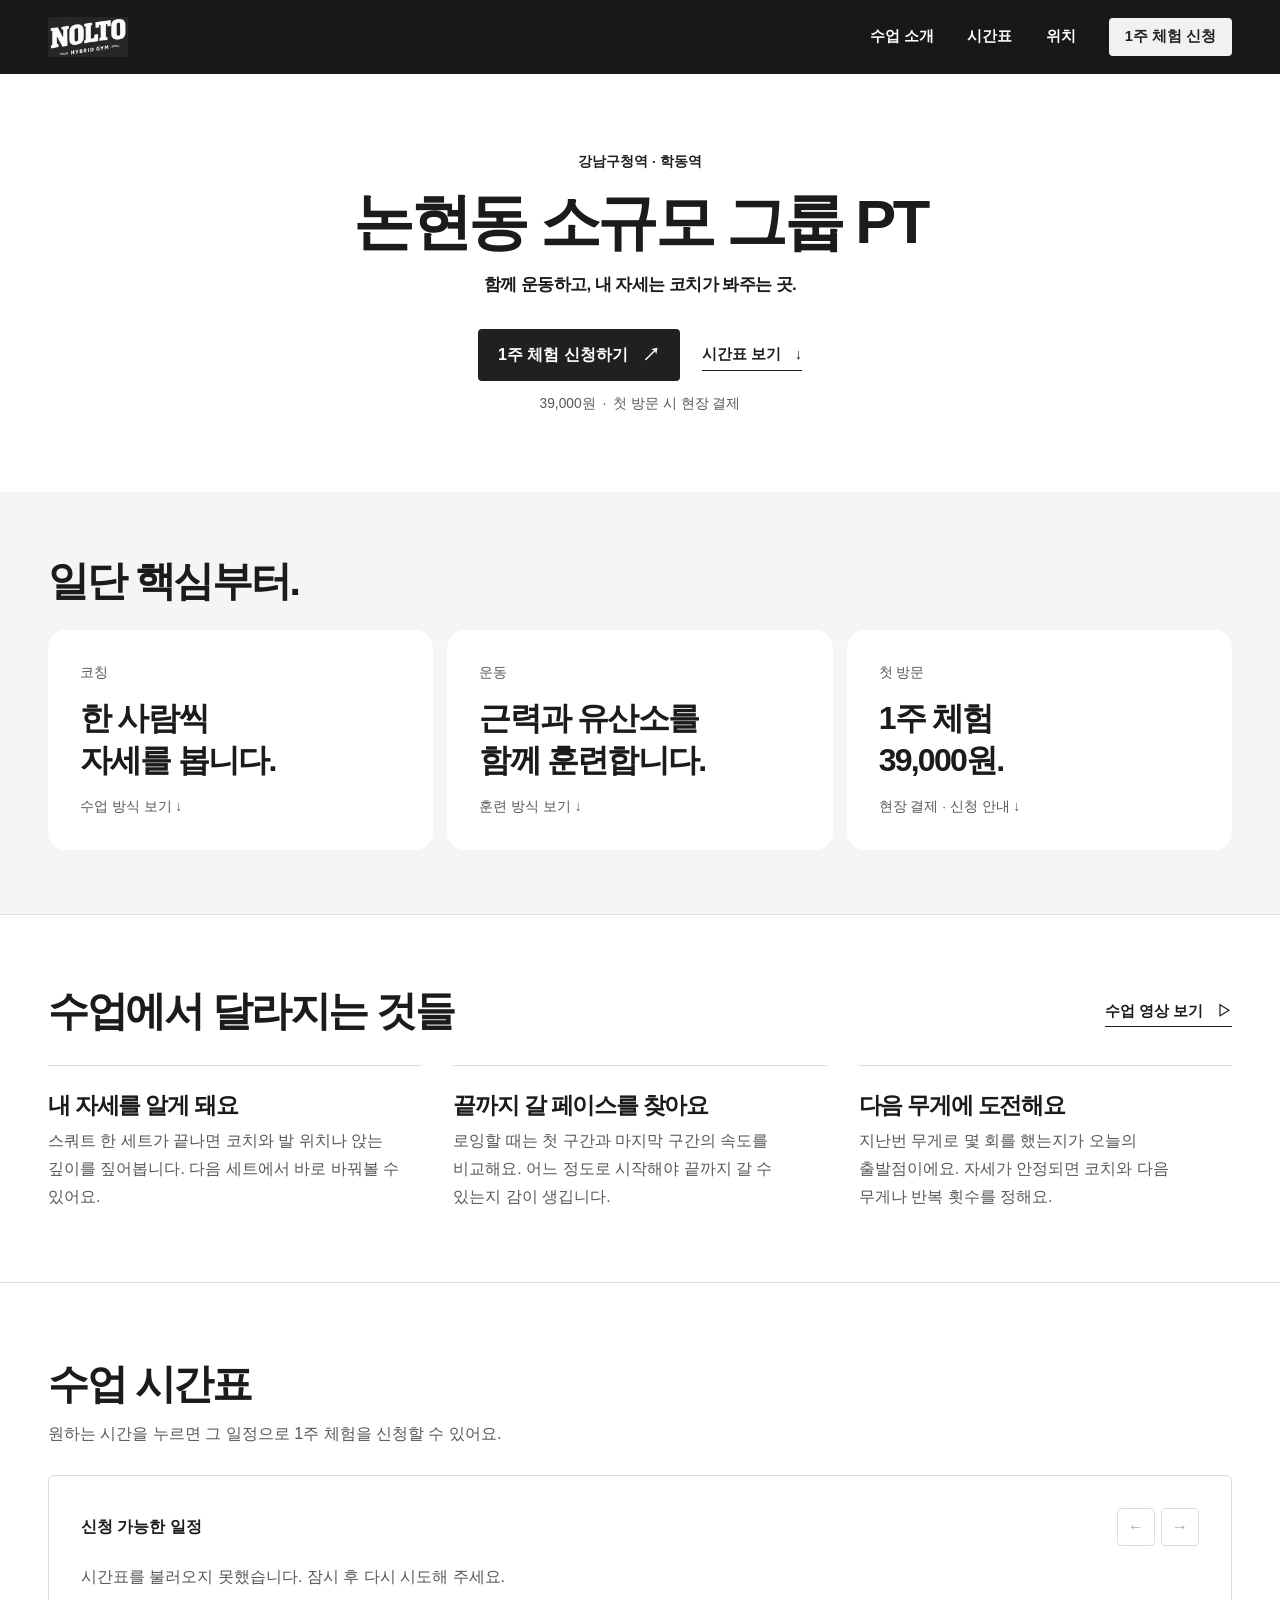
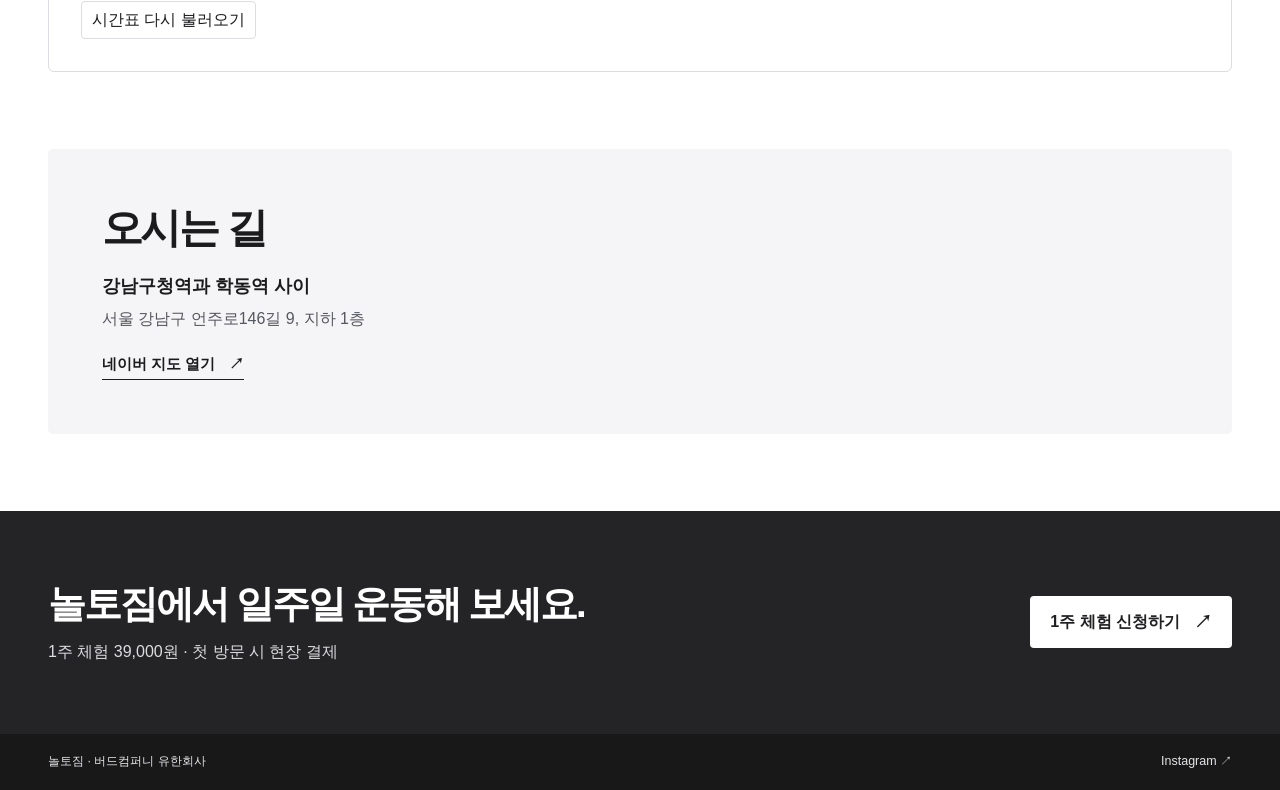
==== index.html @ 17a19e97 "Lead with class highlights, neutral colors and gentle scroll-linked motion" ====
<!doctype html>
<html lang="ko">
<head>
  <meta charset="utf-8">
  <meta name="viewport" content="width=device-width, initial-scale=1">
  <meta name="theme-color" content="#181819">
  <title>놀토짐 | 논현동 소규모 그룹 PT · 1주 체험</title>
  <meta name="description" content="강남구청역과 학동역 사이, 놀토짐 소규모 그룹 PT. 실제 수업 사진과 시간표를 보고 1주 체험을 신청하세요. 39,000원, 첫 방문 시 현장 결제.">
  <link rel="canonical" href="https://loveseol716-ops.github.io/nolto-gym/">
  <meta property="og:type" content="website">
  <meta property="og:title" content="놀토짐 | 논현동 소규모 그룹 PT">
  <meta property="og:description" content="실제 수업 사진과 시간표를 확인하고 1주 체험을 신청하세요. 39,000원 · 현장 결제">
  <meta property="og:image" content="https://loveseol716-ops.github.io/nolto-gym/assets/home/class-team-1280.webp">
  <link rel="stylesheet" href="./style.css?v=studio3">
  <script type="module" src="./script.js?v=studio3"></script>
</head>
<body>
  <a class="skip" href="#main">본문으로 이동</a>
  <header class="top"><div class="wrap top-inner">
    <a class="brand" href="./" aria-label="놀토짐 홈"><img src="./assets/home/nolto-mark.webp" width="110" height="48" alt="NOLTO HYBRID GYM"></a>
    <nav aria-label="주 메뉴">
      <a href="#overview">수업 소개</a><a href="#schedule">시간표</a><a href="#location">위치</a>
      <a class="nav-apply" href="./trial/">1주 체험 신청</a>
    </nav>
  </div></header>
  <main id="main">
    <section class="hero wrap" aria-labelledby="hero-title">
      <div class="hero-copy">
        <p class="station">강남구청역 · 학동역</p>
        <h1 id="hero-title">논현동 <br>소규모 그룹 PT</h1>
        <p class="lead">함께 운동하고, 내 자세는 코치가 봐주는 곳.</p>
        
        <div class="hero-actions">
          <a class="button" href="./trial/">1주 체험 신청하기 <span aria-hidden="true">↗</span></a>
          <a class="text-link" href="#schedule">시간표 보기 <span aria-hidden="true">↓</span></a>
        </div>
        <p class="price-note">39,000원 <span>·</span> 첫 방문 시 현장 결제</p>
      </div>

    </section>
    <section class="highlights" aria-labelledby="key-title"><div class="wrap">
      <h2 id="key-title">일단 핵심부터.</h2>
      <div class="points">
        <a href="#coaching"><small>코칭</small><strong>한 사람씩<br>자세를 봅니다.</strong><span>수업 방식 보기 ↓</span></a>
        <a href="#pace"><small>운동</small><strong>근력과 유산소를<br>함께 훈련합니다.</strong><span>훈련 방식 보기 ↓</span></a>
        <a href="#trial"><small>첫 방문</small><strong>1주 체험<br>39,000원.</strong><span>현장 결제 · 신청 안내 ↓</span></a>
      </div></div></section>
    <section class="class-section" id="overview" aria-labelledby="class-title"><div class="wrap">
      <div class="section-head"><h2 id="class-title">수업에서 달라지는 것들</h2><button type="button" class="text-link" id="watch" aria-haspopup="dialog">수업 영상 보기 <span aria-hidden="true">▷</span></button></div>
      <div class="stories">
        <article id="coaching">
          <h3>내 자세를 알게 돼요</h3><p>스쿼트 한 세트가 끝나면 코치와 발 위치나 앉는 깊이를 짚어봅니다. 다음 세트에서 바로 바꿔볼 수 있어요.</p></article>
        <article id="pace">
          <h3>끝까지 갈 페이스를 찾아요</h3><p>로잉할 때는 첫 구간과 마지막 구간의 속도를 비교해요. 어느 정도로 시작해야 끝까지 갈 수 있는지 감이 생깁니다.</p></article>
        <article>
          <h3>다음 무게에 도전해요</h3><p>지난번 무게로 몇 회를 했는지가 오늘의 출발점이에요. 자세가 안정되면 코치와 다음 무게나 반복 횟수를 정해요.</p></article>
      </div>
      <dialog class="video" id="class-video" aria-label="놀토짐 수업 영상"><form method="dialog"><button aria-label="영상 닫기">닫기 ×</button></form>
        <video controls playsinline preload="none" aria-label="놀토짐 실제 수업 영상" src="./assets/nolto-intro.mp4"></video>
      </dialog>
    </div></section>
    <section id="schedule" class="schedule-section wrap" aria-labelledby="schedule-title">
      <div class="section-head"><div><h2 id="schedule-title">수업 시간표</h2><p>원하는 시간을 누르면 그 일정으로 1주 체험을 신청할 수 있어요.</p></div></div>
      <div id="schedule-board" class="board">
        <div class="range"><strong id="range-title">신청 가능한 일정</strong><div>
          <button id="prev" type="button" aria-label="이전 7일" disabled>←</button><button id="next" type="button" aria-label="다음 7일" disabled>→</button>
        </div></div>
        <div id="days" class="days" role="group" aria-label="날짜 선택"></div>
        <div id="slots" class="slots" aria-live="polite"><p>수업 시간을 불러오는 중입니다.</p></div>
        <button id="retry" type="button" class="retry" hidden>시간표 다시 불러오기</button>
      </div>
      <noscript><p>날짜별 수업을 보려면 브라우저에서 자바스크립트를 켜 주세요.</p></noscript>
    </section>
    <section id="location" class="location wrap" aria-labelledby="loc-title">
      
      <div><h2 id="loc-title">오시는 길</h2><p class="near">강남구청역과 학동역 사이</p>
        <address>서울 강남구 언주로146길 9, 지하 1층</address>
        <a class="text-link" href="https://naver.me/GM3oPT6L" target="_blank" rel="noopener">네이버 지도 열기 <span aria-hidden="true">↗</span></a>
      </div>
    </section>
    <section id="trial" class="trial" aria-labelledby="trial-title"><div class="wrap trial-inner">
      <div><h2 id="trial-title">놀토짐에서 일주일 운동해 보세요.</h2><p>1주 체험 39,000원 · 첫 방문 시 현장 결제</p></div>
      <a class="button light" href="./trial/">1주 체험 신청하기 <span aria-hidden="true">↗</span></a>
    </div></section>
  </main>
  <footer><div class="wrap foot"><span>놀토짐 · 버드컴퍼니 유한회사</span><a href="https://www.instagram.com/nolto_hybridgym/" target="_blank" rel="noopener">Instagram ↗</a></div></footer>
</body>
</html>
---- style.css ----
:root {
  color-scheme:light;
  --paper:#f8f8f1; --white:#fff; --ink:#172e27; --forest:#0b4436; --nav:#043038;
  --quiet:#4c6055; --rule:#cbd3c8; --sage:#e9eee3; --accent:#cde7a9;
  font:16px/1.6 -apple-system,BlinkMacSystemFont,"Pretendard","Apple SD Gothic Neo","Malgun Gothic","Noto Sans KR",sans-serif;
  color:var(--ink); background:var(--paper); word-break:keep-all;
}
* { box-sizing:border-box; }
body,figure,h1,h2,h3,p,ul { margin:0; }
a { color:inherit; text-decoration:none; }
button { color:inherit; font:inherit; cursor:pointer; }
button:disabled { cursor:default; }
:focus-visible { outline:3px solid #397aaf; outline-offset:4px; }
[hidden] { display:none!important; }
img { display:block; width:100%; height:auto; }
.wrap { width:min(calc(100% - 96px),1232px); margin-inline:auto; }
.skip { position:fixed; left:12px; top:-100px; background:white; color:var(--ink); padding:10px; z-index:10; }
.skip:focus { top:12px; }
.top { background:var(--nav); color:white; }
.top-inner,.foot,.top nav,.hero-actions,.section-head,.range,.range>div,.trial-inner { display:flex; align-items:center; }
.top-inner { min-height:74px; justify-content:space-between; gap:16px; }
.brand { display:block; flex-shrink:0; }
.brand img { width:80px; height:auto; mix-blend-mode:lighten; }
.top nav { gap:clamp(16px,2.6vw,38px); font-size:.91rem; font-weight:600; }
.top nav a { display:inline-grid; align-items:center; min-height:44px; }
.top nav a:hover,.foot a:hover { text-decoration:underline; text-underline-offset:5px; }
.top .nav-apply { padding:6px 16px; background:var(--accent); color:#173b2b; min-height:38px; border-radius:4px; }
.hero { display:grid; grid-template-columns:0.89fr 1.11fr; align-items:center; gap:clamp(32px,5vw,78px); padding-block:clamp(36px,4.6vw,72px) 48px; }
.hero-copy { padding-block:8px 24px; }
.station { display:flex; gap:10px; align-items:center; font-size:.85rem; font-weight:700; color:var(--forest); }
.station:before { content:""; width:26px; height:2px; background:var(--forest); }
h1,h2,h3 { letter-spacing:-.055em; }
h1 { font-size:clamp(2.9rem,5vw,4.75rem); line-height:1.12; font-weight:780; margin:23px 0; }
.lead { font-weight:700; font-size:clamp(1.05rem,1.35vw,1.24rem); letter-spacing:-.035em; }
.intro { max-width:32ch; color:var(--quiet); margin-top:9px; line-height:1.8; }
.hero-actions { gap:22px; flex-wrap:wrap; margin-top:30px; }
.button,.text-link { display:inline-flex; align-items:center; justify-content:center; gap:14px; font-weight:700; }
.button { background:var(--forest); color:white; border-radius:4px; min-height:48px; padding:12px 20px; transition:background .15s ease; }
.button:hover { background:#072f25; }
.button span { font-size:1.1em; }
.text-link { background:transparent; border:0; cursor:pointer; border-bottom:1px solid currentColor; padding:4px 0; font-size:.91rem; line-height:1.55; }
.text-link:hover { color:#17684d; }
.price-note { font-size:.86rem; color:var(--quiet); margin-top:12px; }
.price-note span { margin-inline:3px; }
.hero-photo { min-width:0; }
.hero-photo img { aspect-ratio:1.32; object-fit:cover; object-position:center 55%; border-radius:4px; }
figcaption { color:var(--quiet); font-size:.76rem; margin-top:6px; text-align:right; }
.class-section { background:#fff; border-block:1px solid var(--rule); padding:clamp(40px,5.5vw,80px) 0; }
h2 { font-size:clamp(1.7rem,3.2vw,2.85rem); font-weight:750; line-height:1.26; }
.section-head { gap:20px; justify-content:space-between; margin-bottom:28px; }
.section-head p { margin-top:10px; color:var(--quiet); }
.stories { display:grid; grid-template-columns:repeat(3,minmax(0,1fr)); gap:clamp(16px,2.5vw,36px); }
.stories img { aspect-ratio:1.10; object-fit:cover; border-radius:3px; }
.stories h3 { font-size:clamp(1.2rem,1.8vw,1.58rem); margin:15px 0 6px; line-height:1.3; }
.stories p { color:var(--quiet); line-height:1.75; max-width:40ch; }
.video { padding:10px; margin:auto; width:min(94vw,470px); border:0; border-radius:6px; background:#102b25; color:white; }
.video::backdrop { background:rgba(8,22,17,.83); }
.video form { text-align:right; }
.video form button { padding:6px 10px; border:0; background:none; color:white; }
.video video { display:block; width:100%; max-height:75vh; background:#14241d; }
.schedule-section { padding-block:clamp(44px,6vw,82px); }
.board { border:1px solid var(--rule); background:white; padding:clamp(16px,2.6vw,32px); border-radius:6px; }
.range { justify-content:space-between; gap:12px; margin-bottom:16px; }
.range strong { font-variant-numeric:tabular-nums; }
.range>div { gap:6px; }
.range button,.retry { background:white; border:1px solid var(--rule); border-radius:4px; padding:4px 10px; min-height:38px; }
.range button:disabled { color:#9da79d; }
.days { display:grid; grid-template-columns:repeat(7,minmax(0,1fr)); border-block:1px solid var(--rule); }
.days:empty { display:none; }
.days button { display:flex; flex-direction:column; align-items:center; justify-content:center; gap:1px; padding:9px 2px; border:0; background:transparent; line-height:1.3; font-variant-numeric:tabular-nums; }
.days small { font-size:.79rem; }
.days strong { font-size:1.15rem; }
.days button[aria-pressed=true] { background:var(--forest); color:white; }
.days button:hover:not([aria-pressed=true]),.range button:hover:enabled,.slot:hover { background:var(--sage); }
.slots { display:grid; grid-template-columns:repeat(3,minmax(0,1fr)); gap:10px; margin-top:18px; }
.slots p { color:var(--quiet); grid-column:1/-1; }
.slot { display:grid; grid-template-columns:1fr auto; align-items:center; border:1px solid var(--rule); padding:11px 16px; border-radius:4px; gap:1px 8px; }
.slot time { font-weight:700; font-size:1.18rem; font-variant-numeric:tabular-nums; }
.slot small { grid-column:1; font-size:.78rem; color:var(--quiet); }
.slot .arrow { grid-column:2; grid-row:1/3; }
.retry { margin-top:12px; }
.location { display:grid; grid-template-columns:1fr 1fr; background:var(--sage); border-radius:5px; overflow:hidden; align-items:center; margin-bottom:clamp(44px,6vw,82px); }
.location img { height:100%; max-height:310px; object-fit:cover; }
.location>div { padding:clamp(24px,4.2vw,64px); }
.near { font-weight:650; font-size:1.12rem; margin-top:18px; }
address { color:var(--quiet); font-style:normal; margin:5px 0 17px; }
.trial { background:var(--forest); color:white; }
.trial-inner { justify-content:space-between; gap:24px; padding-block:clamp(38px,5.4vw,72px); }
.trial h2 { font-size:clamp(1.6rem,3vw,2.55rem); }
.trial p { margin-top:11px; color:#d4e3d7; }
.button.light { background:var(--paper); color:var(--forest); flex-shrink:0; }
.button.light:hover { background:var(--accent); }
footer { background:var(--nav); color:#dfebe5; font-size:.78rem; }
.foot { padding-block:18px; justify-content:space-between; gap:12px; }
@media(max-width:920px) {
  .wrap { width:calc(100% - 48px); }
  .hero { gap:26px; }
  .hero-actions { gap:13px; }
  .intro { font-size:.94rem; }
}
@media(max-width:760px) {
  .wrap { width:calc(100% - 36px); }
  .top-inner { min-height:58px; gap:10px; }
  .brand img { width:64px; }
  .top nav { gap:14px; font-size:.82rem; }
  .top .nav-apply { padding:4px 10px; min-height:34px; }
  .hero { grid-template-columns:1fr; gap:20px; padding-block:30px 27px; }
  .hero-copy { padding:0; }
  h1 { font-size:clamp(2.4rem,8vw,3.35rem); margin:12px 0; }
  h1 br { display:none; }

  .hero-photo img { aspect-ratio:1.5; object-position:center 50%; }
  .intro { max-width:40ch; font-size:.95rem; }
  .hero-actions { margin-top:17px; gap:20px; }
  .price-note { margin-top:7px; }
  .section-head { align-items:flex-end; gap:12px; margin-bottom:18px; }
  .section-head .text-link { flex-shrink:0; font-size:.78rem; }
  .stories { grid-template-columns:1fr; gap:16px; }
  .stories article { display:grid; grid-template-columns:minmax(112px,34%) 1fr; grid-template-rows:auto 1fr; align-content:center; gap:5px 15px; }
  .stories img { grid-row:1/3; aspect-ratio:.94; }
  .stories h3 { align-self:end; margin:5px 0 0; font-size:1.16rem; }
  .stories p { font-size:.9rem; line-height:1.65; }
  .slots { grid-template-columns:repeat(2,minmax(0,1fr)); gap:8px; }
  .location { grid-template-columns:1fr; }
  .location img { aspect-ratio:2.25; }
  .trial-inner { flex-direction:column; align-items:flex-start; gap:19px; }
}
@media(max-width:370px) {
  .wrap { width:calc(100% - 28px); }
  .top nav { gap:9px; }
  .brand img { width:55px; }
  .class-section .section-head { display:block; }
  .class-section .section-head a { margin-top:8px; }
}


/* A quieter, type-led overview before the class details. */
:root { --paper:#fff; --ink:#1b1b1e; --forest:#202023; --nav:#181819; --quiet:#57575f; --rule:#dcdce1; --sage:#f4f4f6; --accent:#f1f1f3; }
.brand img { filter:grayscale(1); }
.top .nav-apply {color:#202023;}
.button:hover,.trial {background:#242427;}
.button:hover {background:#424247;}
.text-link:hover {color:#505055;}
.trial p {color:#dddde1;}
.foot {color:#e5e5e8;}
.hero {display:block;padding-block:clamp(45px,6vw,86px);}
.hero-copy {padding:0;text-align:center;}
.station,.hero-actions {justify-content:center;}
.station:before {display:none;}
.hero h1 br {display:none;}
.hero h1 {font-size:clamp(2.2rem,4.8vw,4.4rem);margin:15px 0;}
.highlights {background:#f5f5f7;padding-block:clamp(36px,5vw,68px);}
.points {display:grid;grid-template-columns:repeat(3,1fr);gap:14px;margin-top:22px;}
.points a {display:flex;flex-direction:column;align-items:flex-start;padding:clamp(18px,2.5vw,36px);background:white;border-radius:18px;gap:15px;}
.points small,.points span {color:var(--quiet);font-size:.85rem;}
.points strong {font-size:clamp(1.45rem,2.5vw,2.3rem);letter-spacing:-.055em;line-height:1.3;}
.points a:hover span {text-decoration:underline;}
.stories article {display:block;border-top:1px solid var(--rule);padding-top:10px;}
.location {display:block;background:#f5f5f7;}
@supports (animation-timeline:view()) {
  @media (prefers-reduced-motion:no-preference) {
    .points a,.stories article {animation:arrive linear both;animation-timeline:view();animation-range:entry 0% entry 95%;}
    @keyframes arrive {from {transform:translateY(18px) scale(.985);opacity:.76;} to {transform:none;opacity:1;}}
  }
}
@media(max-width:760px){
 .points {display:flex;overflow-x:auto;scroll-snap-type:x mandatory;padding-bottom:10px;}
 .points a {flex:0 0 79%;scroll-snap-align:start;min-height:180px;}
 .points span {margin-top:auto;}
 .hero h1 br {display:block;}
 .hero h1 {line-height:1.15;}
 .stories article {padding-block:10px;}
 .stories h3 {margin-bottom:6px;}
}
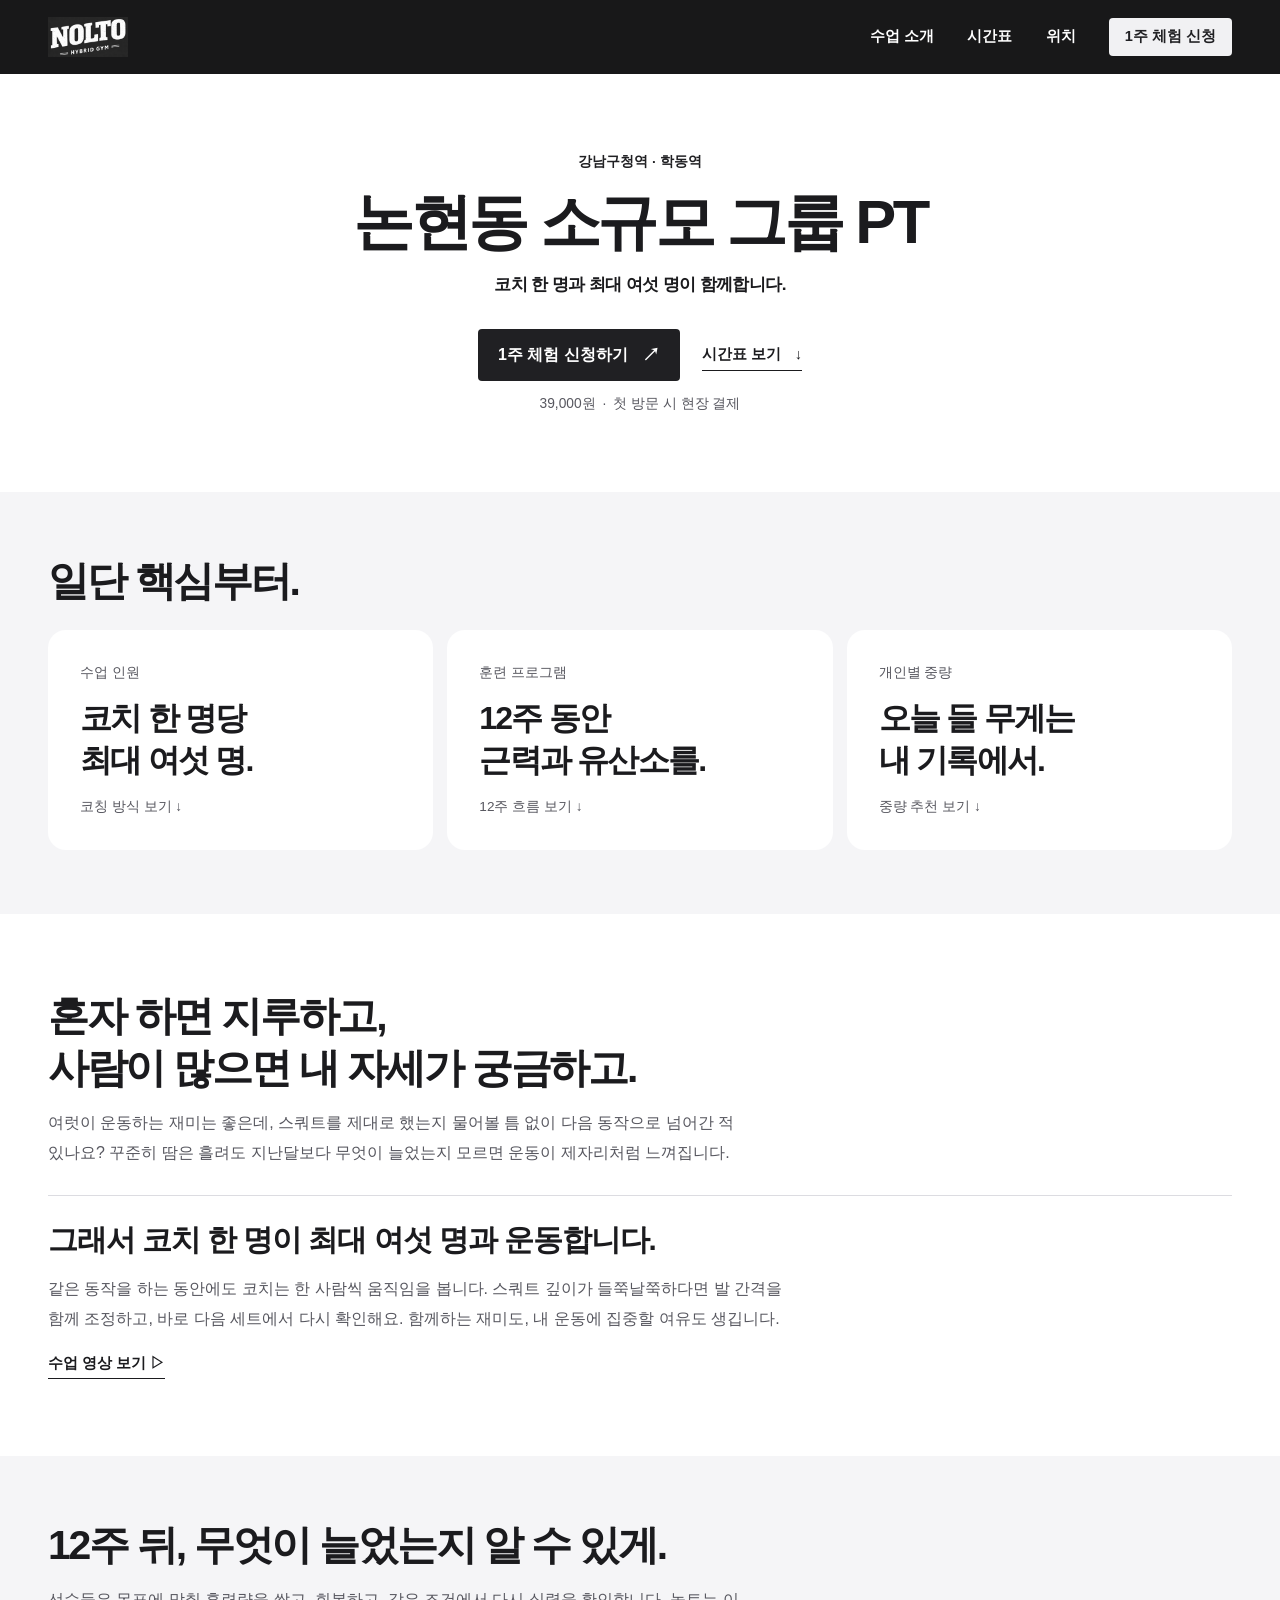
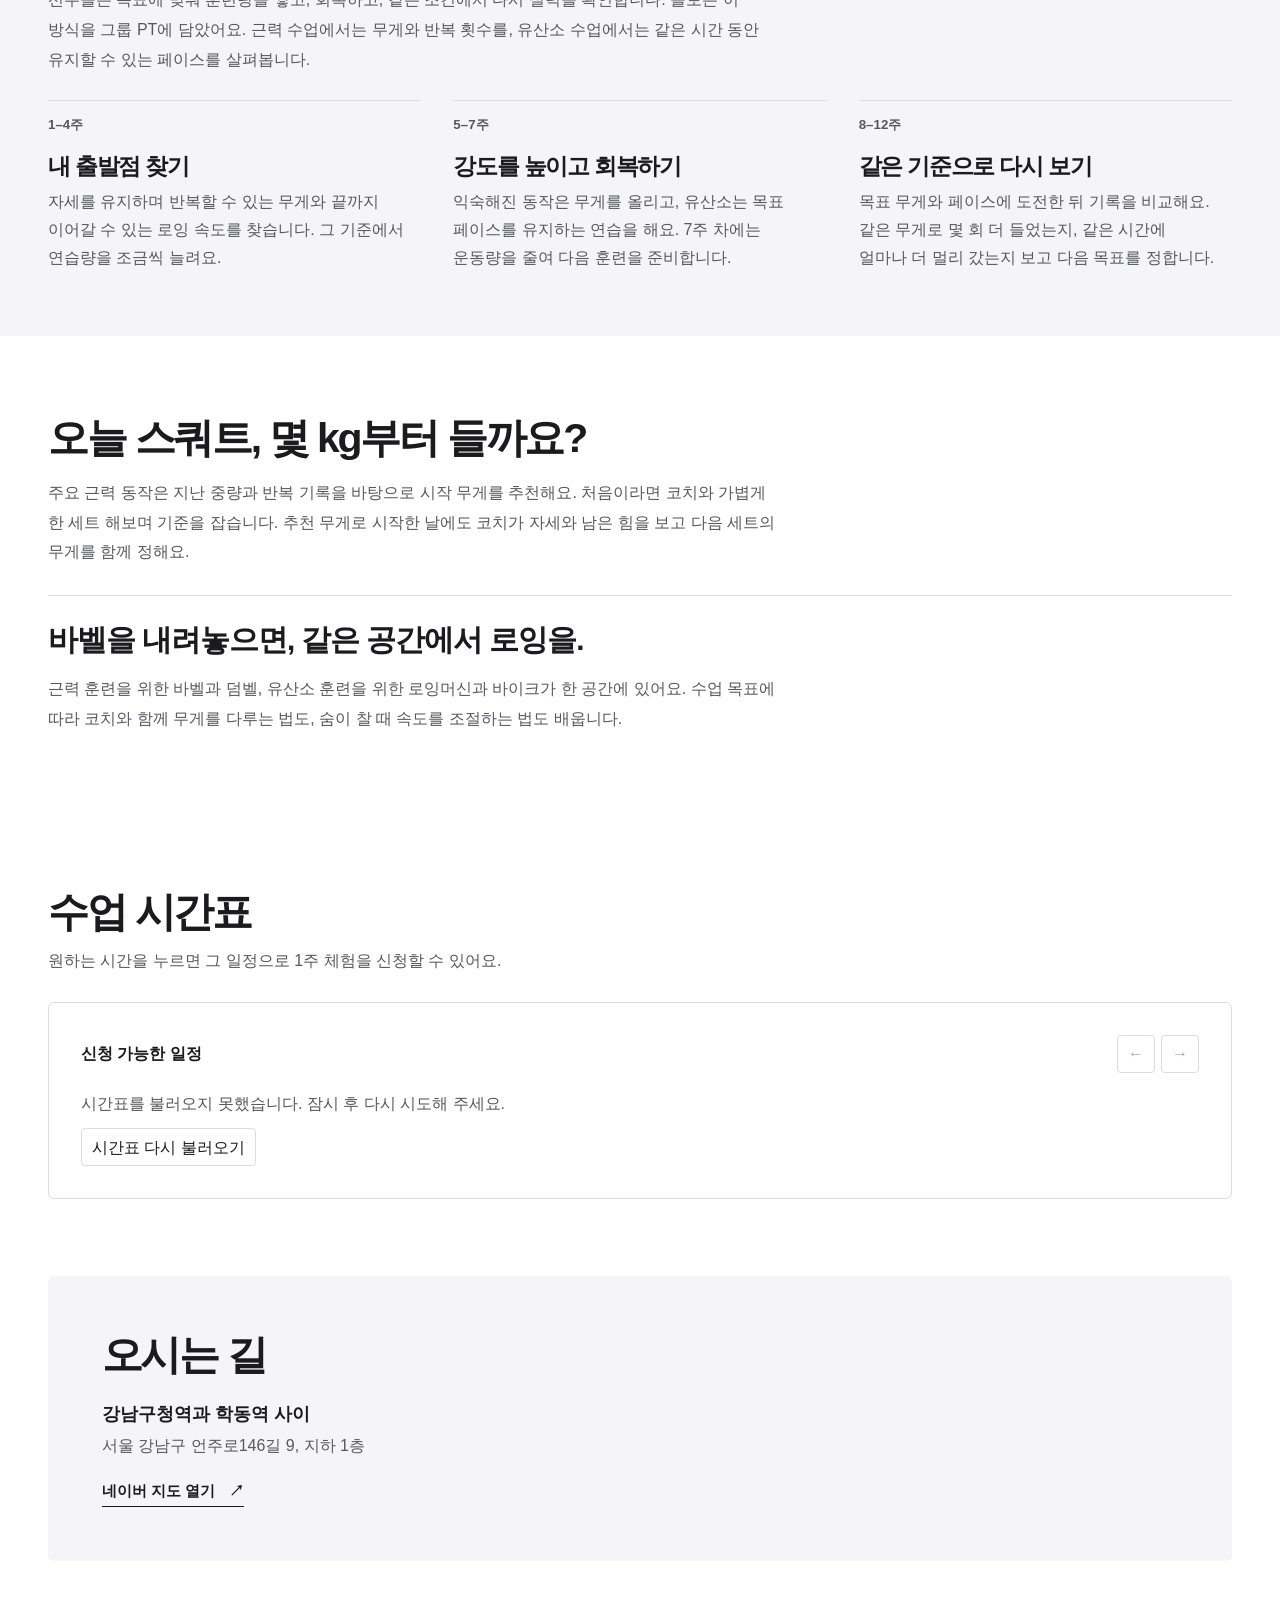
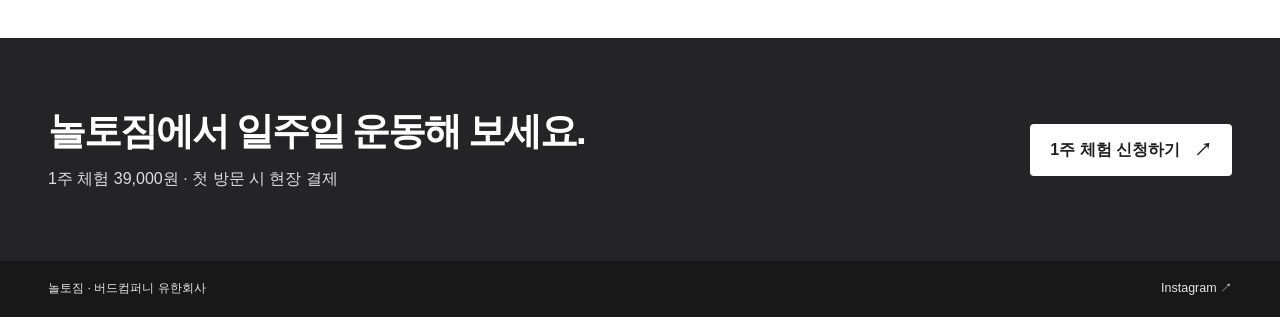
==== commit a3ee052d: "Explain small-group coaching through the member's 12-week training journey" ====
--- a/index.html
+++ b/index.html
@@ -5,13 +5,13 @@
   <meta name="viewport" content="width=device-width, initial-scale=1">
   <meta name="theme-color" content="#181819">
   <title>놀토짐 | 논현동 소규모 그룹 PT · 1주 체험</title>
-  <meta name="description" content="강남구청역과 학동역 사이, 놀토짐 소규모 그룹 PT. 실제 수업 사진과 시간표를 보고 1주 체험을 신청하세요. 39,000원, 첫 방문 시 현장 결제.">
+  <meta name="description" content="강남구청역과 학동역 사이, 놀토짐 소규모 그룹 PT. 1:6 코칭과 12주 훈련 과정을 살펴보고 1주 체험을 신청하세요. 39,000원, 첫 방문 시 현장 결제.">
   <link rel="canonical" href="https://loveseol716-ops.github.io/nolto-gym/">
   <meta property="og:type" content="website">
   <meta property="og:title" content="놀토짐 | 논현동 소규모 그룹 PT">
-  <meta property="og:description" content="실제 수업 사진과 시간표를 확인하고 1주 체험을 신청하세요. 39,000원 · 현장 결제">
+  <meta property="og:description" content="1:6 수업 방식과 시간표를 확인하고 1주 체험을 신청하세요. 39,000원 · 현장 결제">
   <meta property="og:image" content="https://loveseol716-ops.github.io/nolto-gym/assets/home/class-team-1280.webp">
-  <link rel="stylesheet" href="./style.css?v=studio3">
+  <link rel="stylesheet" href="./style.css?v=story4">
   <script type="module" src="./script.js?v=studio3"></script>
 </head>
 <body>
@@ -28,7 +28,7 @@
       <div class="hero-copy">
         <p class="station">강남구청역 · 학동역</p>
         <h1 id="hero-title">논현동 <br>소규모 그룹 PT</h1>
-        <p class="lead">함께 운동하고, 내 자세는 코치가 봐주는 곳.</p>
+        <p class="lead">코치 한 명과 최대 여섯 명이 함께합니다.</p>
         
         <div class="hero-actions">
           <a class="button" href="./trial/">1주 체험 신청하기 <span aria-hidden="true">↗</span></a>
@@ -41,24 +41,33 @@
     <section class="highlights" aria-labelledby="key-title"><div class="wrap">
       <h2 id="key-title">일단 핵심부터.</h2>
       <div class="points">
-        <a href="#coaching"><small>코칭</small><strong>한 사람씩<br>자세를 봅니다.</strong><span>수업 방식 보기 ↓</span></a>
-        <a href="#pace"><small>운동</small><strong>근력과 유산소를<br>함께 훈련합니다.</strong><span>훈련 방식 보기 ↓</span></a>
-        <a href="#trial"><small>첫 방문</small><strong>1주 체험<br>39,000원.</strong><span>현장 결제 · 신청 안내 ↓</span></a>
+        <a href="#coaching"><small>수업 인원</small><strong>코치 한 명당<br>최대 여섯 명.</strong><span>코칭 방식 보기 ↓</span></a>
+        <a href="#cycle"><small>훈련 프로그램</small><strong>12주 동안<br>근력과 유산소를.</strong><span>12주 흐름 보기 ↓</span></a>
+        <a href="#weight"><small>개인별 중량</small><strong>오늘 들 무게는<br>내 기록에서.</strong><span>중량 추천 보기 ↓</span></a>
       </div></div></section>
-    <section class="class-section" id="overview" aria-labelledby="class-title"><div class="wrap">
-      <div class="section-head"><h2 id="class-title">수업에서 달라지는 것들</h2><button type="button" class="text-link" id="watch" aria-haspopup="dialog">수업 영상 보기 <span aria-hidden="true">▷</span></button></div>
-      <div class="stories">
-        <article id="coaching">
-          <h3>내 자세를 알게 돼요</h3><p>스쿼트 한 세트가 끝나면 코치와 발 위치나 앉는 깊이를 짚어봅니다. 다음 세트에서 바로 바꿔볼 수 있어요.</p></article>
-        <article id="pace">
-          <h3>끝까지 갈 페이스를 찾아요</h3><p>로잉할 때는 첫 구간과 마지막 구간의 속도를 비교해요. 어느 정도로 시작해야 끝까지 갈 수 있는지 감이 생깁니다.</p></article>
-        <article>
-          <h3>다음 무게에 도전해요</h3><p>지난번 무게로 몇 회를 했는지가 오늘의 출발점이에요. 자세가 안정되면 코치와 다음 무게나 반복 횟수를 정해요.</p></article>
-      </div>
+    <section class="wrap narrative" id="overview" aria-labelledby="class-title">
+      <h2 id="class-title">혼자 하면 지루하고,<br>사람이 많으면 내 자세가 궁금하고.</h2>
+      <p>여럿이 운동하는 재미는 좋은데, 스쿼트를 제대로 했는지 물어볼 틈 없이 다음 동작으로 넘어간 적 있나요? 꾸준히 땀은 흘려도 지난달보다 무엇이 늘었는지 모르면 운동이 제자리처럼 느껴집니다.</p>
+      <article id="coaching"><h3>그래서 코치 한 명이 최대 여섯 명과 운동합니다.</h3>
+      <p>같은 동작을 하는 동안에도 코치는 한 사람씩 움직임을 봅니다. 스쿼트 깊이가 들쭉날쭉하다면 발 간격을 함께 조정하고, 바로 다음 세트에서 다시 확인해요. 함께하는 재미도, 내 운동에 집중할 여유도 생깁니다.</p>
+      <button type="button" class="text-link" id="watch" aria-haspopup="dialog">수업 영상 보기 ▷</button></article>
       <dialog class="video" id="class-video" aria-label="놀토짐 수업 영상"><form method="dialog"><button aria-label="영상 닫기">닫기 ×</button></form>
         <video controls playsinline preload="none" aria-label="놀토짐 실제 수업 영상" src="./assets/nolto-intro.mp4"></video>
       </dialog>
-    </div></section>
+    </section>
+    <section class="highlights" id="cycle" aria-labelledby="cycle-title"><div class="wrap">
+      <h2 id="cycle-title">12주 뒤, 무엇이 늘었는지 알 수 있게.</h2>
+      <p class="cycle-intro">선수들은 목표에 맞춰 훈련량을 쌓고, 회복하고, 같은 조건에서 다시 실력을 확인합니다. 놀토는 이 방식을 그룹 PT에 담았어요. 근력 수업에서는 무게와 반복 횟수를, 유산소 수업에서는 같은 시간 동안 유지할 수 있는 페이스를 살펴봅니다.</p>
+      <div class="stories cycle-steps">
+        <article><small>1–4주</small><h3>내 출발점 찾기</h3><p>자세를 유지하며 반복할 수 있는 무게와 끝까지 이어갈 수 있는 로잉 속도를 찾습니다. 그 기준에서 연습량을 조금씩 늘려요.</p></article>
+        <article><small>5–7주</small><h3>강도를 높이고 회복하기</h3><p>익숙해진 동작은 무게를 올리고, 유산소는 목표 페이스를 유지하는 연습을 해요. 7주 차에는 운동량을 줄여 다음 훈련을 준비합니다.</p></article>
+        <article><small>8–12주</small><h3>같은 기준으로 다시 보기</h3><p>목표 무게와 페이스에 도전한 뒤 기록을 비교해요. 같은 무게로 몇 회 더 들었는지, 같은 시간에 얼마나 더 멀리 갔는지 보고 다음 목표를 정합니다.</p></article>
+      </div></div></section>
+    <section class="wrap narrative" id="weight" aria-labelledby="weight-title">
+      <h2 id="weight-title">오늘 스쿼트, 몇 kg부터 들까요?</h2>
+      <p>주요 근력 동작은 지난 중량과 반복 기록을 바탕으로 시작 무게를 추천해요. 처음이라면 코치와 가볍게 한 세트 해보며 기준을 잡습니다. 추천 무게로 시작한 날에도 코치가 자세와 남은 힘을 보고 다음 세트의 무게를 함께 정해요.</p>
+      <article><h3>바벨을 내려놓으면, 같은 공간에서 로잉을.</h3><p>근력 훈련을 위한 바벨과 덤벨, 유산소 훈련을 위한 로잉머신과 바이크가 한 공간에 있어요. 수업 목표에 따라 코치와 함께 무게를 다루는 법도, 숨이 찰 때 속도를 조절하는 법도 배웁니다.</p></article>
+    </section>
     <section id="schedule" class="schedule-section wrap" aria-labelledby="schedule-title">
       <div class="section-head"><div><h2 id="schedule-title">수업 시간표</h2><p>원하는 시간을 누르면 그 일정으로 1주 체험을 신청할 수 있어요.</p></div></div>
       <div id="schedule-board" class="board">
--- a/style.css
+++ b/style.css
@@ -172,3 +172,11 @@
  .stories article {padding-block:10px;}
  .stories h3 {margin-bottom:6px;}
 }
+
+.narrative {padding-block:clamp(44px,6vw,84px);}
+.narrative p,.cycle-intro {max-width:46rem;line-height:1.85;color:var(--quiet);margin-top:14px;}
+.narrative article {margin-top:28px;padding-top:24px;border-top:1px solid var(--rule);}
+.narrative h3 {font-size:clamp(1.25rem,2.4vw,1.85rem);line-height:1.35;letter-spacing:-.035em;}
+.narrative .text-link {margin-top:14px;}
+.cycle-steps {margin-top:26px;}
+.cycle-steps small {color:var(--quiet);font-weight:700;}
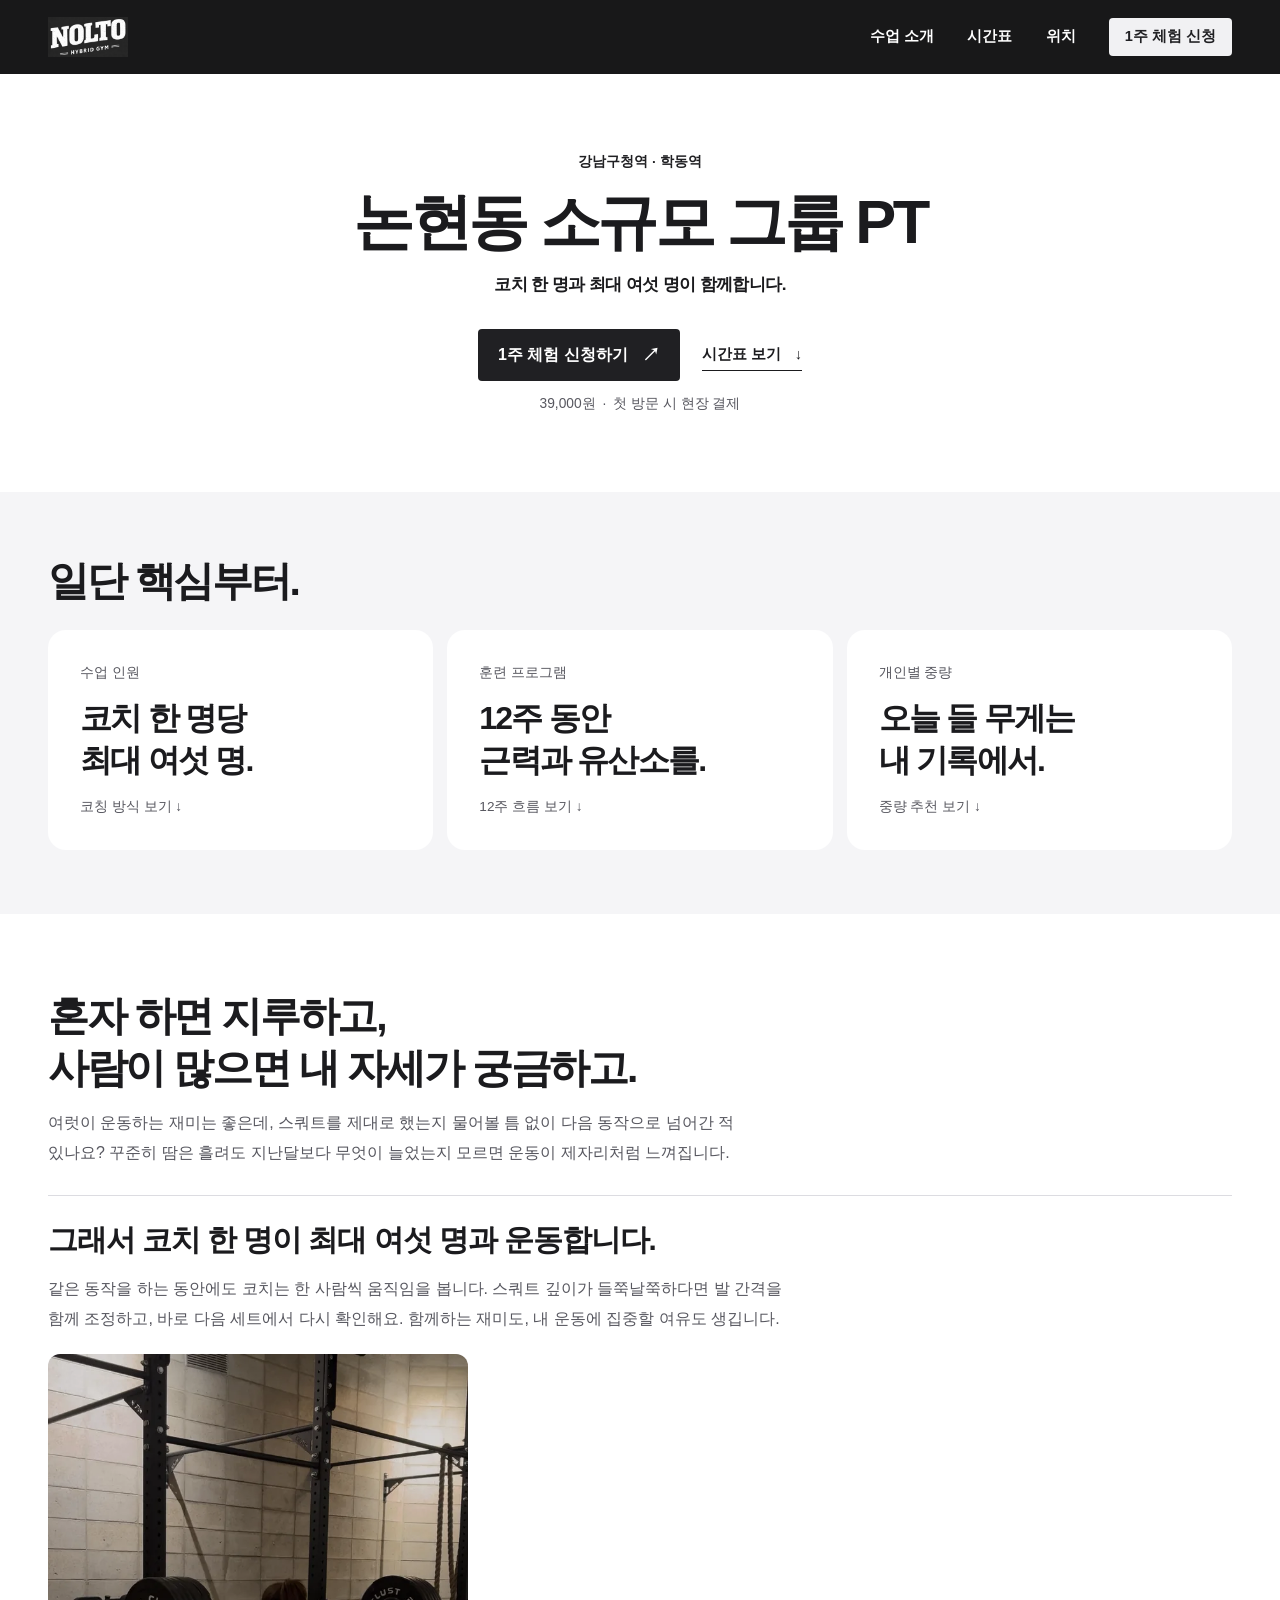
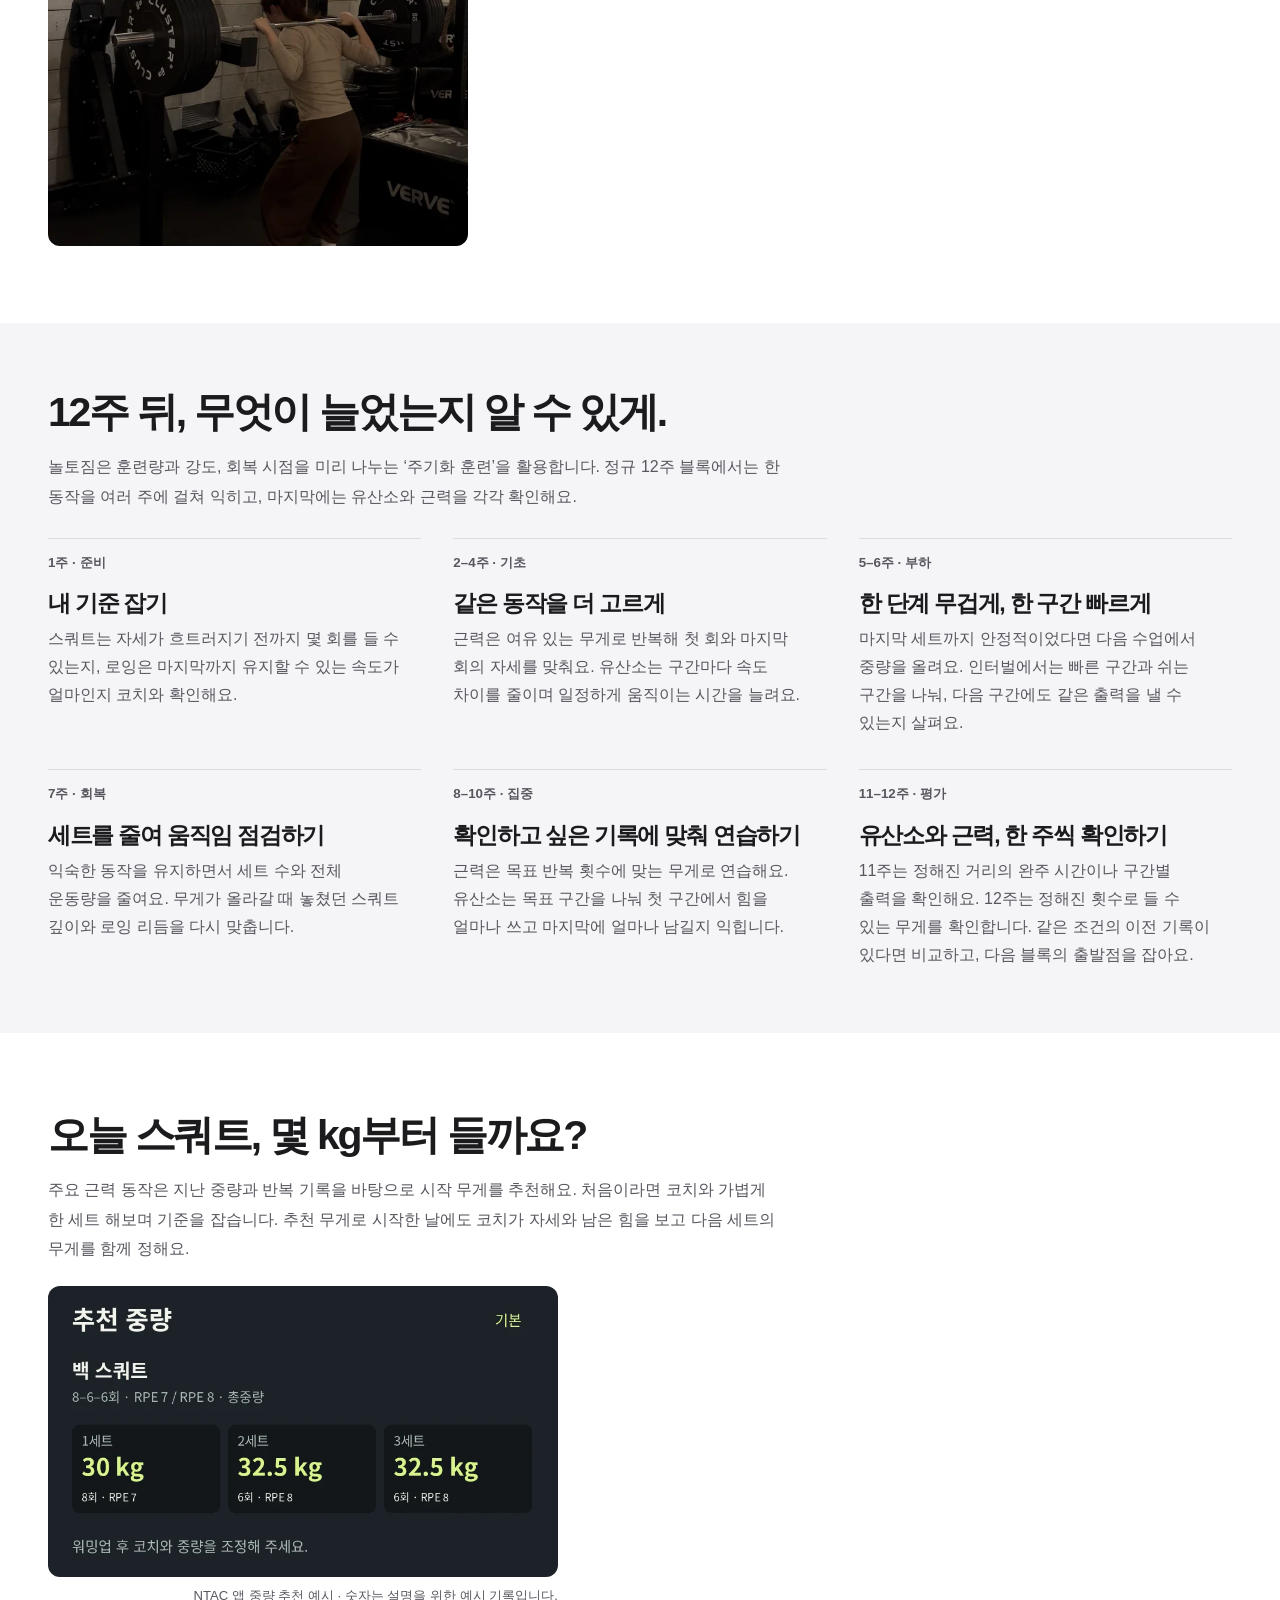
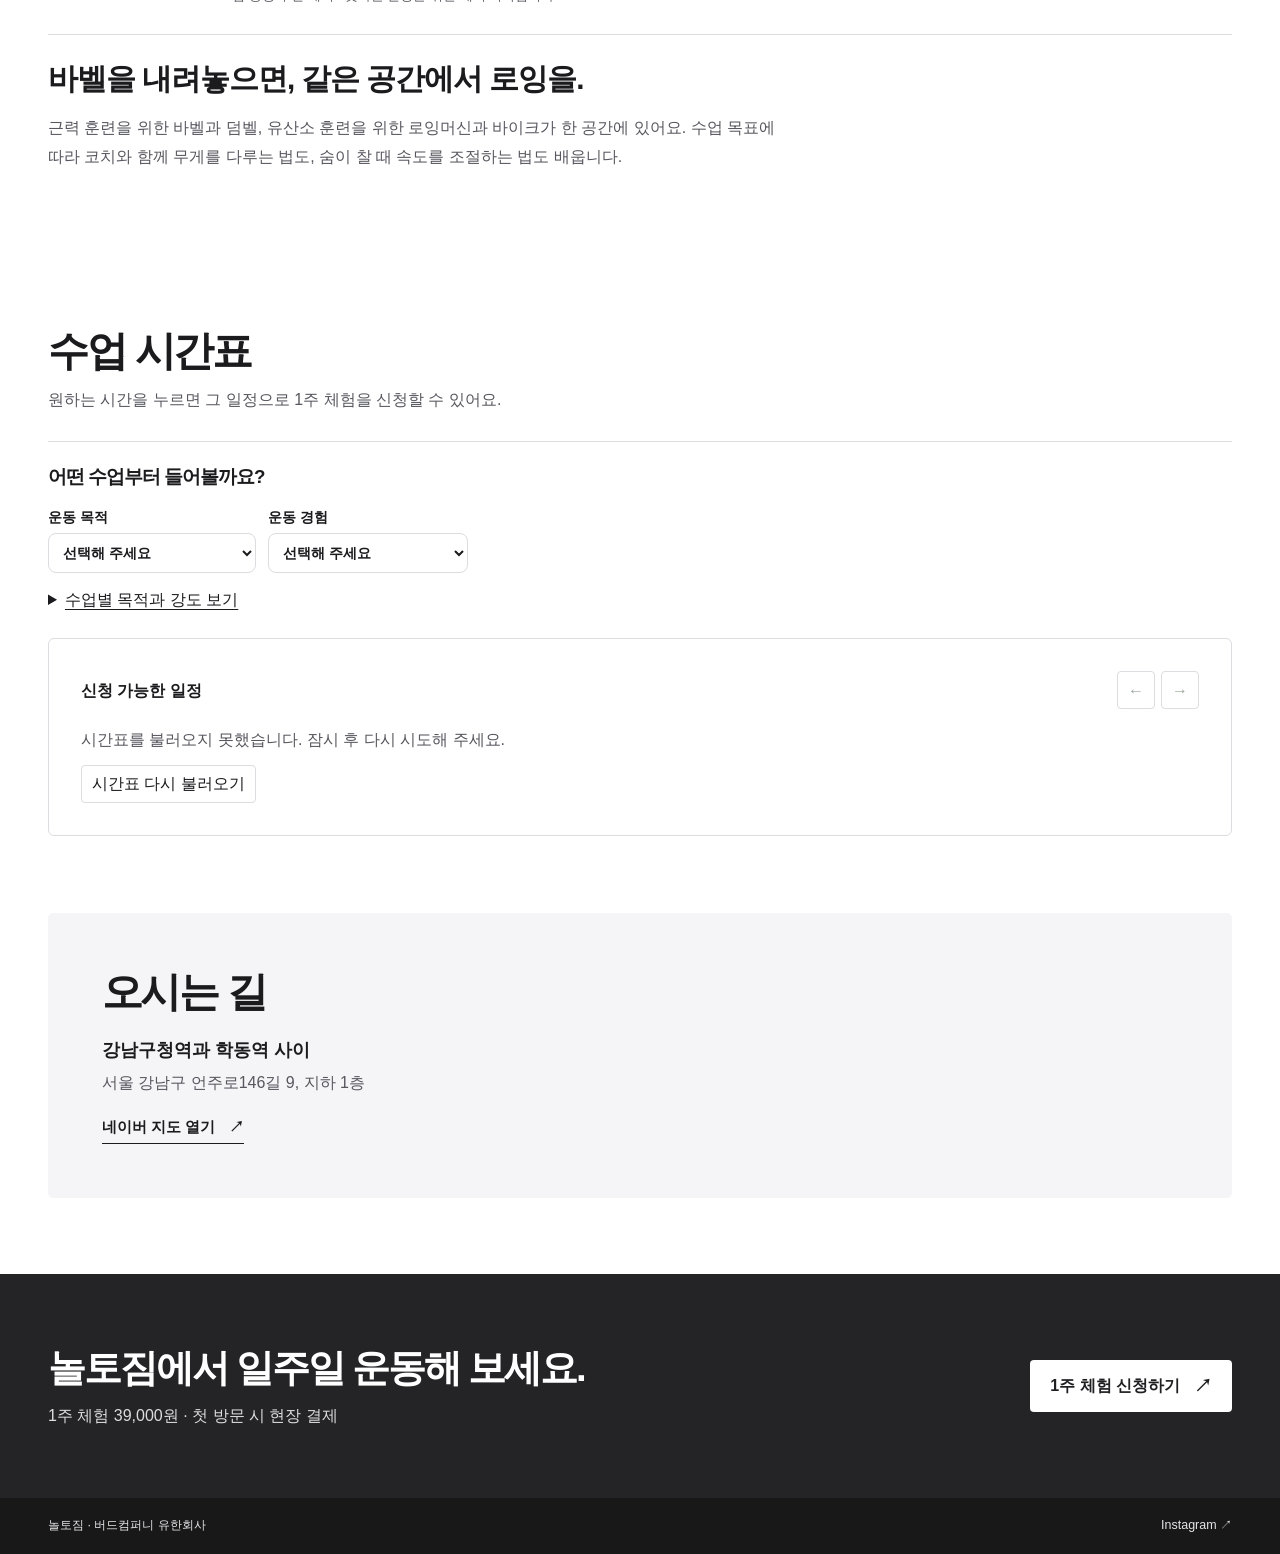
==== commit c4b4c8a1: "Explain regular training phases and guide trial visitors to a class" ====
--- a/index.html
+++ b/index.html
@@ -11,8 +11,8 @@
   <meta property="og:title" content="놀토짐 | 논현동 소규모 그룹 PT">
   <meta property="og:description" content="1:6 수업 방식과 시간표를 확인하고 1주 체험을 신청하세요. 39,000원 · 현장 결제">
   <meta property="og:image" content="https://loveseol716-ops.github.io/nolto-gym/assets/home/class-team-1280.webp">
-  <link rel="stylesheet" href="./style.css?v=story4">
-  <script type="module" src="./script.js?v=studio3"></script>
+  <link rel="stylesheet" href="./style.css?v=classes5">
+  <script type="module" src="./script.js?v=classes5"></script>
 </head>
 <body>
   <a class="skip" href="#main">본문으로 이동</a>
@@ -50,26 +50,34 @@
       <p>여럿이 운동하는 재미는 좋은데, 스쿼트를 제대로 했는지 물어볼 틈 없이 다음 동작으로 넘어간 적 있나요? 꾸준히 땀은 흘려도 지난달보다 무엇이 늘었는지 모르면 운동이 제자리처럼 느껴집니다.</p>
       <article id="coaching"><h3>그래서 코치 한 명이 최대 여섯 명과 운동합니다.</h3>
       <p>같은 동작을 하는 동안에도 코치는 한 사람씩 움직임을 봅니다. 스쿼트 깊이가 들쭉날쭉하다면 발 간격을 함께 조정하고, 바로 다음 세트에서 다시 확인해요. 함께하는 재미도, 내 운동에 집중할 여유도 생깁니다.</p>
-      <button type="button" class="text-link" id="watch" aria-haspopup="dialog">수업 영상 보기 ▷</button></article>
-      <dialog class="video" id="class-video" aria-label="놀토짐 수업 영상"><form method="dialog"><button aria-label="영상 닫기">닫기 ×</button></form>
-        <video controls playsinline preload="none" aria-label="놀토짐 실제 수업 영상" src="./assets/nolto-intro.mp4"></video>
-      </dialog>
+      <figure class="lesson-photo"><img src="./assets/home/class-squat.webp" alt="놀토짐 근력 수업 현장" loading="lazy"></figure></article>
     </section>
     <section class="highlights" id="cycle" aria-labelledby="cycle-title"><div class="wrap">
       <h2 id="cycle-title">12주 뒤, 무엇이 늘었는지 알 수 있게.</h2>
-      <p class="cycle-intro">선수들은 목표에 맞춰 훈련량을 쌓고, 회복하고, 같은 조건에서 다시 실력을 확인합니다. 놀토는 이 방식을 그룹 PT에 담았어요. 근력 수업에서는 무게와 반복 횟수를, 유산소 수업에서는 같은 시간 동안 유지할 수 있는 페이스를 살펴봅니다.</p>
+      <p class="cycle-intro">놀토짐은 훈련량과 강도, 회복 시점을 미리 나누는 ‘주기화 훈련’을 활용합니다. 정규 12주 블록에서는 한 동작을 여러 주에 걸쳐 익히고, 마지막에는 유산소와 근력을 각각 확인해요.</p>
       <div class="stories cycle-steps">
-        <article><small>1–4주</small><h3>내 출발점 찾기</h3><p>자세를 유지하며 반복할 수 있는 무게와 끝까지 이어갈 수 있는 로잉 속도를 찾습니다. 그 기준에서 연습량을 조금씩 늘려요.</p></article>
-        <article><small>5–7주</small><h3>강도를 높이고 회복하기</h3><p>익숙해진 동작은 무게를 올리고, 유산소는 목표 페이스를 유지하는 연습을 해요. 7주 차에는 운동량을 줄여 다음 훈련을 준비합니다.</p></article>
-        <article><small>8–12주</small><h3>같은 기준으로 다시 보기</h3><p>목표 무게와 페이스에 도전한 뒤 기록을 비교해요. 같은 무게로 몇 회 더 들었는지, 같은 시간에 얼마나 더 멀리 갔는지 보고 다음 목표를 정합니다.</p></article>
+        <article><small>1주 · 준비</small><h3>내 기준 잡기</h3><p>스쿼트는 자세가 흐트러지기 전까지 몇 회를 들 수 있는지, 로잉은 마지막까지 유지할 수 있는 속도가 얼마인지 코치와 확인해요.</p></article>
+        <article><small>2–4주 · 기초</small><h3>같은 동작을 더 고르게</h3><p>근력은 여유 있는 무게로 반복해 첫 회와 마지막 회의 자세를 맞춰요. 유산소는 구간마다 속도 차이를 줄이며 일정하게 움직이는 시간을 늘려요.</p></article>
+        <article><small>5–6주 · 부하</small><h3>한 단계 무겁게, 한 구간 빠르게</h3><p>마지막 세트까지 안정적이었다면 다음 수업에서 중량을 올려요. 인터벌에서는 빠른 구간과 쉬는 구간을 나눠, 다음 구간에도 같은 출력을 낼 수 있는지 살펴요.</p></article>
+        <article><small>7주 · 회복</small><h3>세트를 줄여 움직임 점검하기</h3><p>익숙한 동작을 유지하면서 세트 수와 전체 운동량을 줄여요. 무게가 올라갈 때 놓쳤던 스쿼트 깊이와 로잉 리듬을 다시 맞춥니다.</p></article>
+        <article><small>8–10주 · 집중</small><h3>확인하고 싶은 기록에 맞춰 연습하기</h3><p>근력은 목표 반복 횟수에 맞는 무게로 연습해요. 유산소는 목표 구간을 나눠 첫 구간에서 힘을 얼마나 쓰고 마지막에 얼마나 남길지 익힙니다.</p></article>
+        <article><small>11–12주 · 평가</small><h3>유산소와 근력, 한 주씩 확인하기</h3><p>11주는 정해진 거리의 완주 시간이나 구간별 출력을 확인해요. 12주는 정해진 횟수로 들 수 있는 무게를 확인합니다. 같은 조건의 이전 기록이 있다면 비교하고, 다음 블록의 출발점을 잡아요.</p></article>
       </div></div></section>
     <section class="wrap narrative" id="weight" aria-labelledby="weight-title">
       <h2 id="weight-title">오늘 스쿼트, 몇 kg부터 들까요?</h2>
       <p>주요 근력 동작은 지난 중량과 반복 기록을 바탕으로 시작 무게를 추천해요. 처음이라면 코치와 가볍게 한 세트 해보며 기준을 잡습니다. 추천 무게로 시작한 날에도 코치가 자세와 남은 힘을 보고 다음 세트의 무게를 함께 정해요.</p>
+      <figure class="weight-example"><img src="./assets/home/ntac-weights.webp" width="850" height="485" loading="lazy" alt="백 스쿼트 추천 예시. 1세트 30kg 8회, 2·3세트 32.5kg 6회."><figcaption>NTAC 앱 중량 추천 예시 · 숫자는 설명을 위한 예시 기록입니다.</figcaption></figure>
       <article><h3>바벨을 내려놓으면, 같은 공간에서 로잉을.</h3><p>근력 훈련을 위한 바벨과 덤벨, 유산소 훈련을 위한 로잉머신과 바이크가 한 공간에 있어요. 수업 목표에 따라 코치와 함께 무게를 다루는 법도, 숨이 찰 때 속도를 조절하는 법도 배웁니다.</p></article>
     </section>
     <section id="schedule" class="schedule-section wrap" aria-labelledby="schedule-title">
       <div class="section-head"><div><h2 id="schedule-title">수업 시간표</h2><p>원하는 시간을 누르면 그 일정으로 1주 체험을 신청할 수 있어요.</p></div></div>
+      <section id="class-finder" class="finder" aria-labelledby="finder-title">
+        <h3 id="finder-title">어떤 수업부터 들어볼까요?</h3>
+        <div class="finder-fields"><label>운동 목적<select id="goal"><option value="">선택해 주세요</option><option value="strength">근력을 키우고 싶어요</option><option value="sweat">심폐 체력을 키우고 싶어요</option></select></label>
+        <label>운동 경험<select id="experience"><option value="">선택해 주세요</option><option value="gentle">처음이거나 오랜만이에요</option><option value="bomb">꾸준히 운동해 왔어요</option></select></label></div>
+        <div id="suggestion" aria-live="polite"></div>
+        <details><summary>수업별 목적과 강도 보기</summary><dl id="class-guide"></dl></details>
+      </section>
       <div id="schedule-board" class="board">
         <div class="range"><strong id="range-title">신청 가능한 일정</strong><div>
           <button id="prev" type="button" aria-label="이전 7일" disabled>←</button><button id="next" type="button" aria-label="다음 7일" disabled>→</button>
@@ -95,3 +103,4 @@
   <footer><div class="wrap foot"><span>놀토짐 · 버드컴퍼니 유한회사</span><a href="https://www.instagram.com/nolto_hybridgym/" target="_blank" rel="noopener">Instagram ↗</a></div></footer>
 </body>
 </html>
+
--- a/style.css
+++ b/style.css
@@ -180,3 +180,19 @@
 .narrative .text-link {margin-top:14px;}
 .cycle-steps {margin-top:26px;}
 .cycle-steps small {color:var(--quiet);font-weight:700;}
+
+.lesson-photo {max-width:420px;margin-top:20px;}
+.lesson-photo img,.weight-example img {border-radius:12px;}
+.weight-example {max-width:510px;margin-top:22px;}
+.weight-example figcaption {color:var(--quiet);font-size:.82rem;margin-top:8px;}
+.finder {border-top:1px solid var(--rule);padding:20px 0 26px;}
+.finder-fields {display:flex;flex-wrap:wrap;gap:12px;margin:14px 0;}
+.finder label {display:grid;gap:4px;font-size:.9rem;font-weight:650;}
+.finder select {max-width:100%;padding:10px;border:1px solid var(--rule);border-radius:8px;background:white;color:inherit;font:inherit;}
+.finder summary {cursor:pointer;text-decoration:underline;text-underline-offset:4px;}
+.finder dt {font-weight:700;margin-top:12px;}
+.finder dd {margin:3px 0;color:var(--quiet);}
+#suggestion:not(:empty) {padding:14px 18px;margin-bottom:16px;border-left:3px solid var(--ink);background:var(--sage);}
+#suggestion p {margin:4px 0;}
+#suggestion a {margin-top:8px;}
+@media(max-width:760px){.cycle-steps article {display:block;}.finder-fields label {flex:1 1 200px;}}
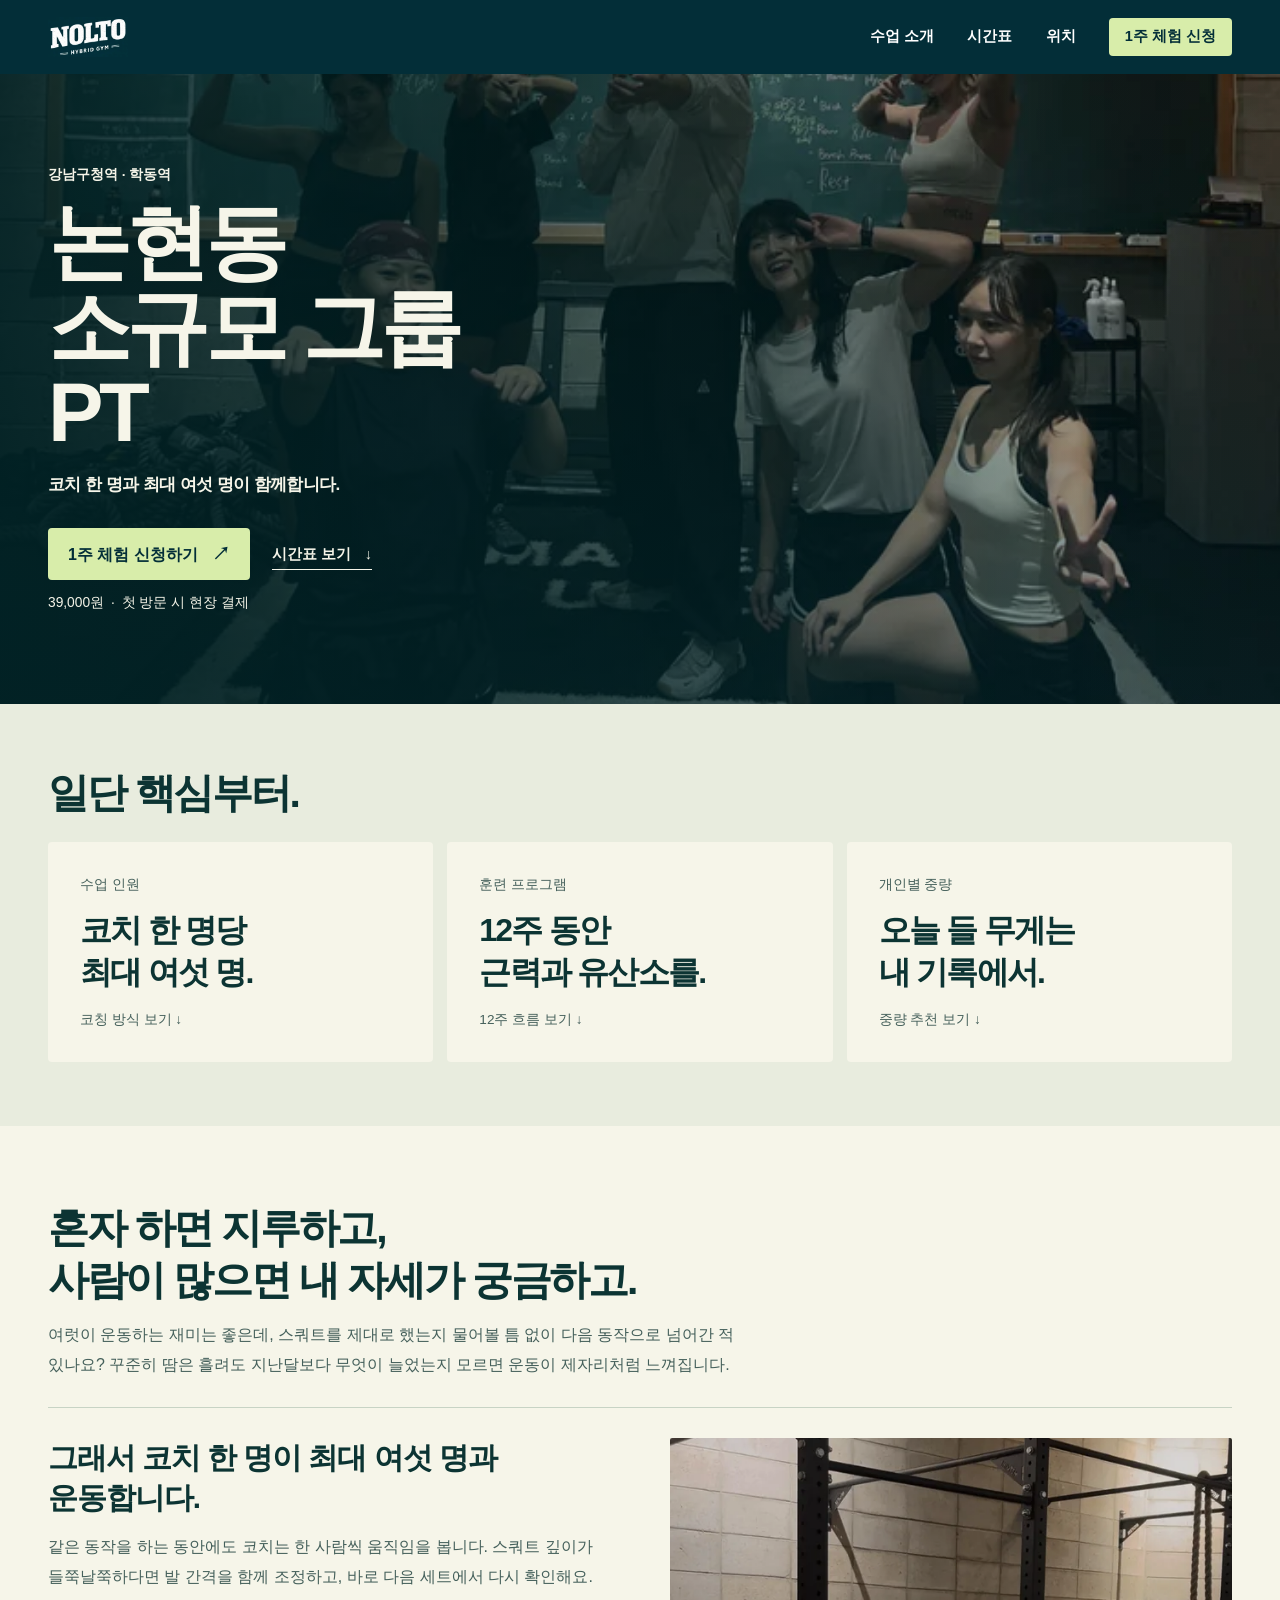
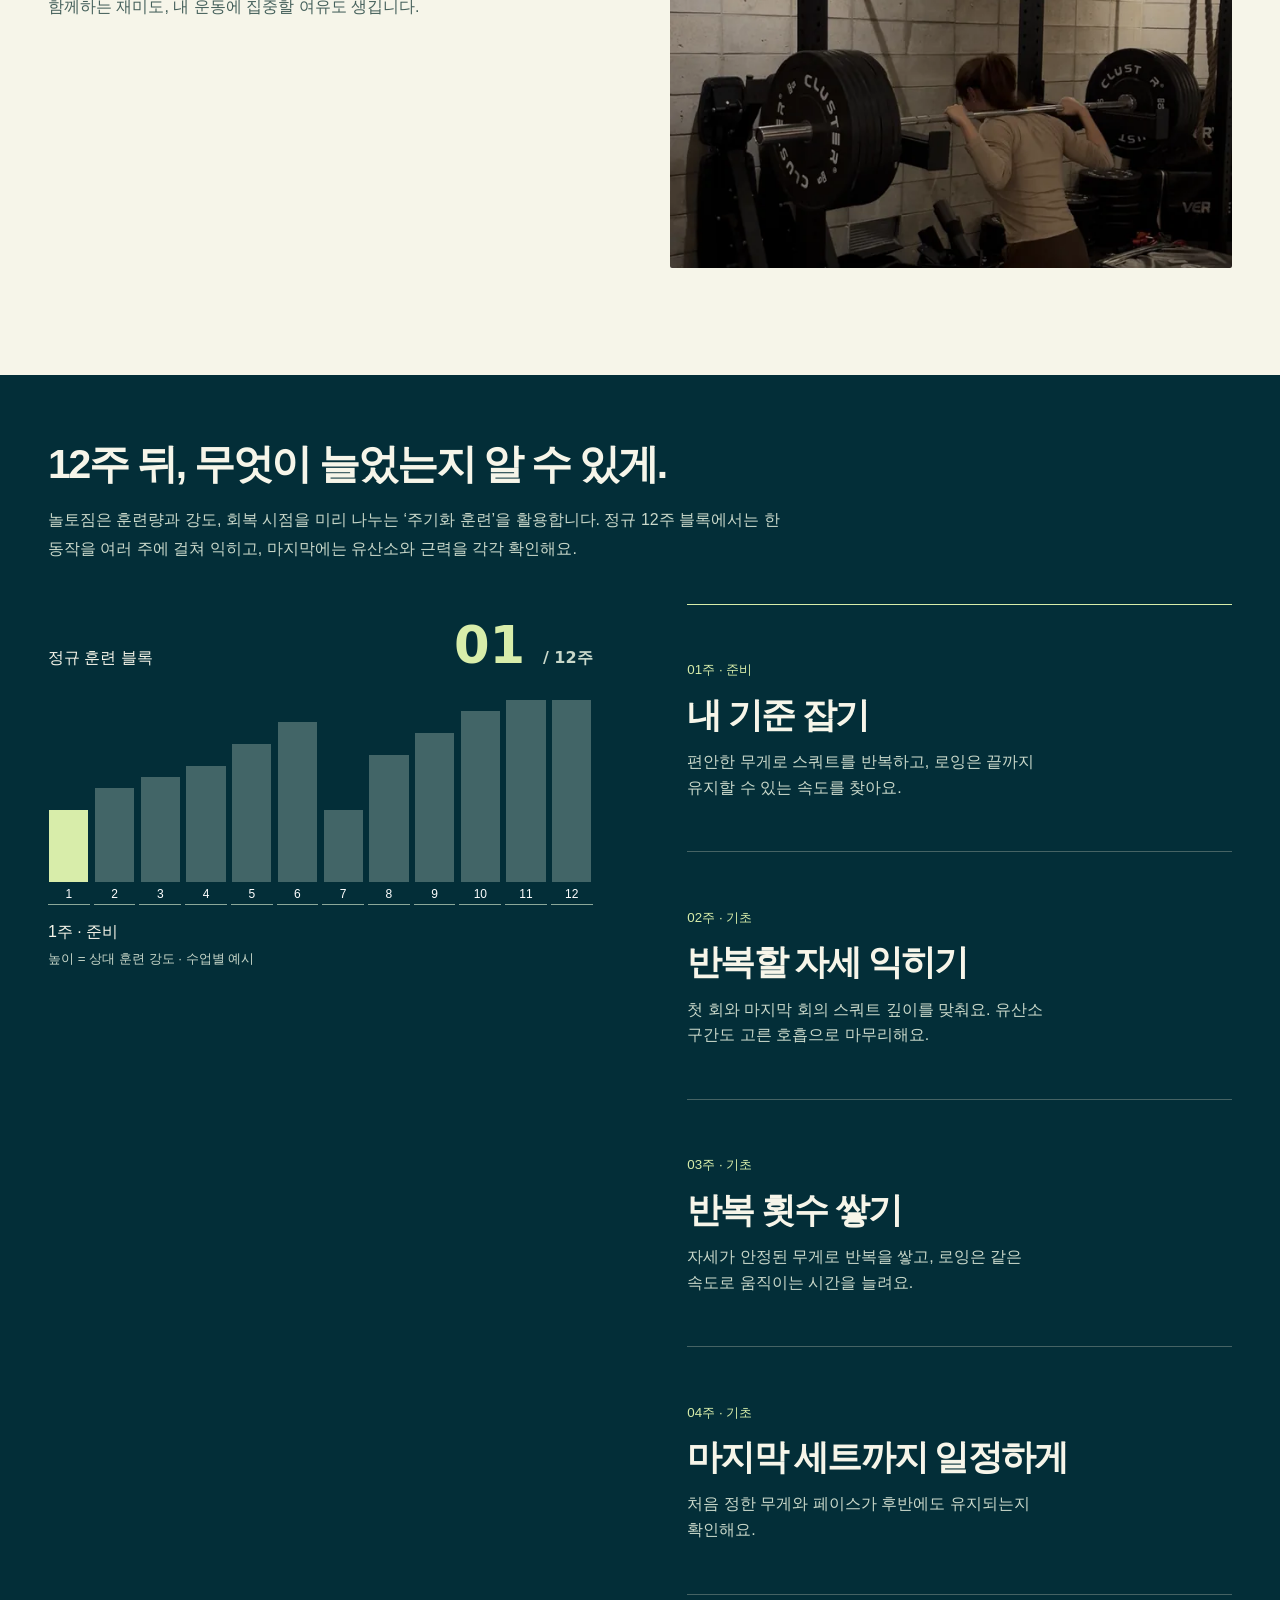
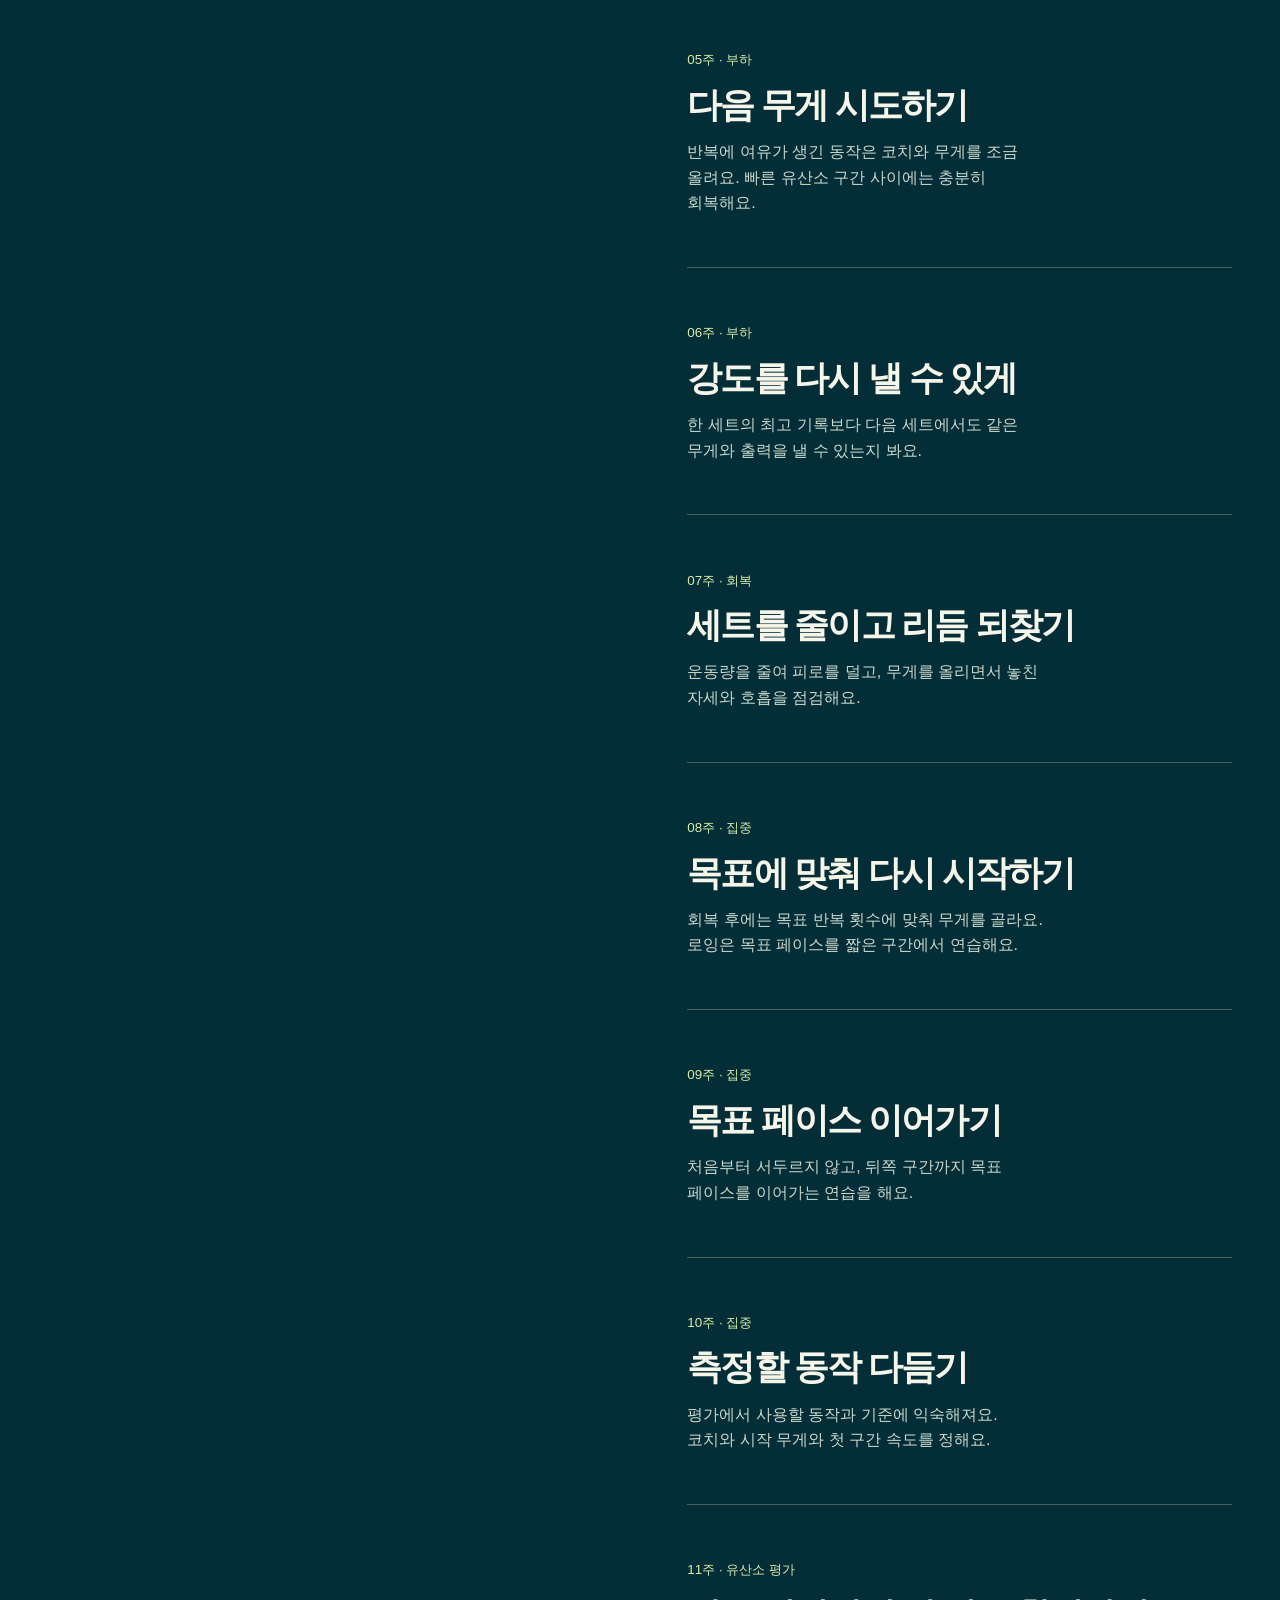
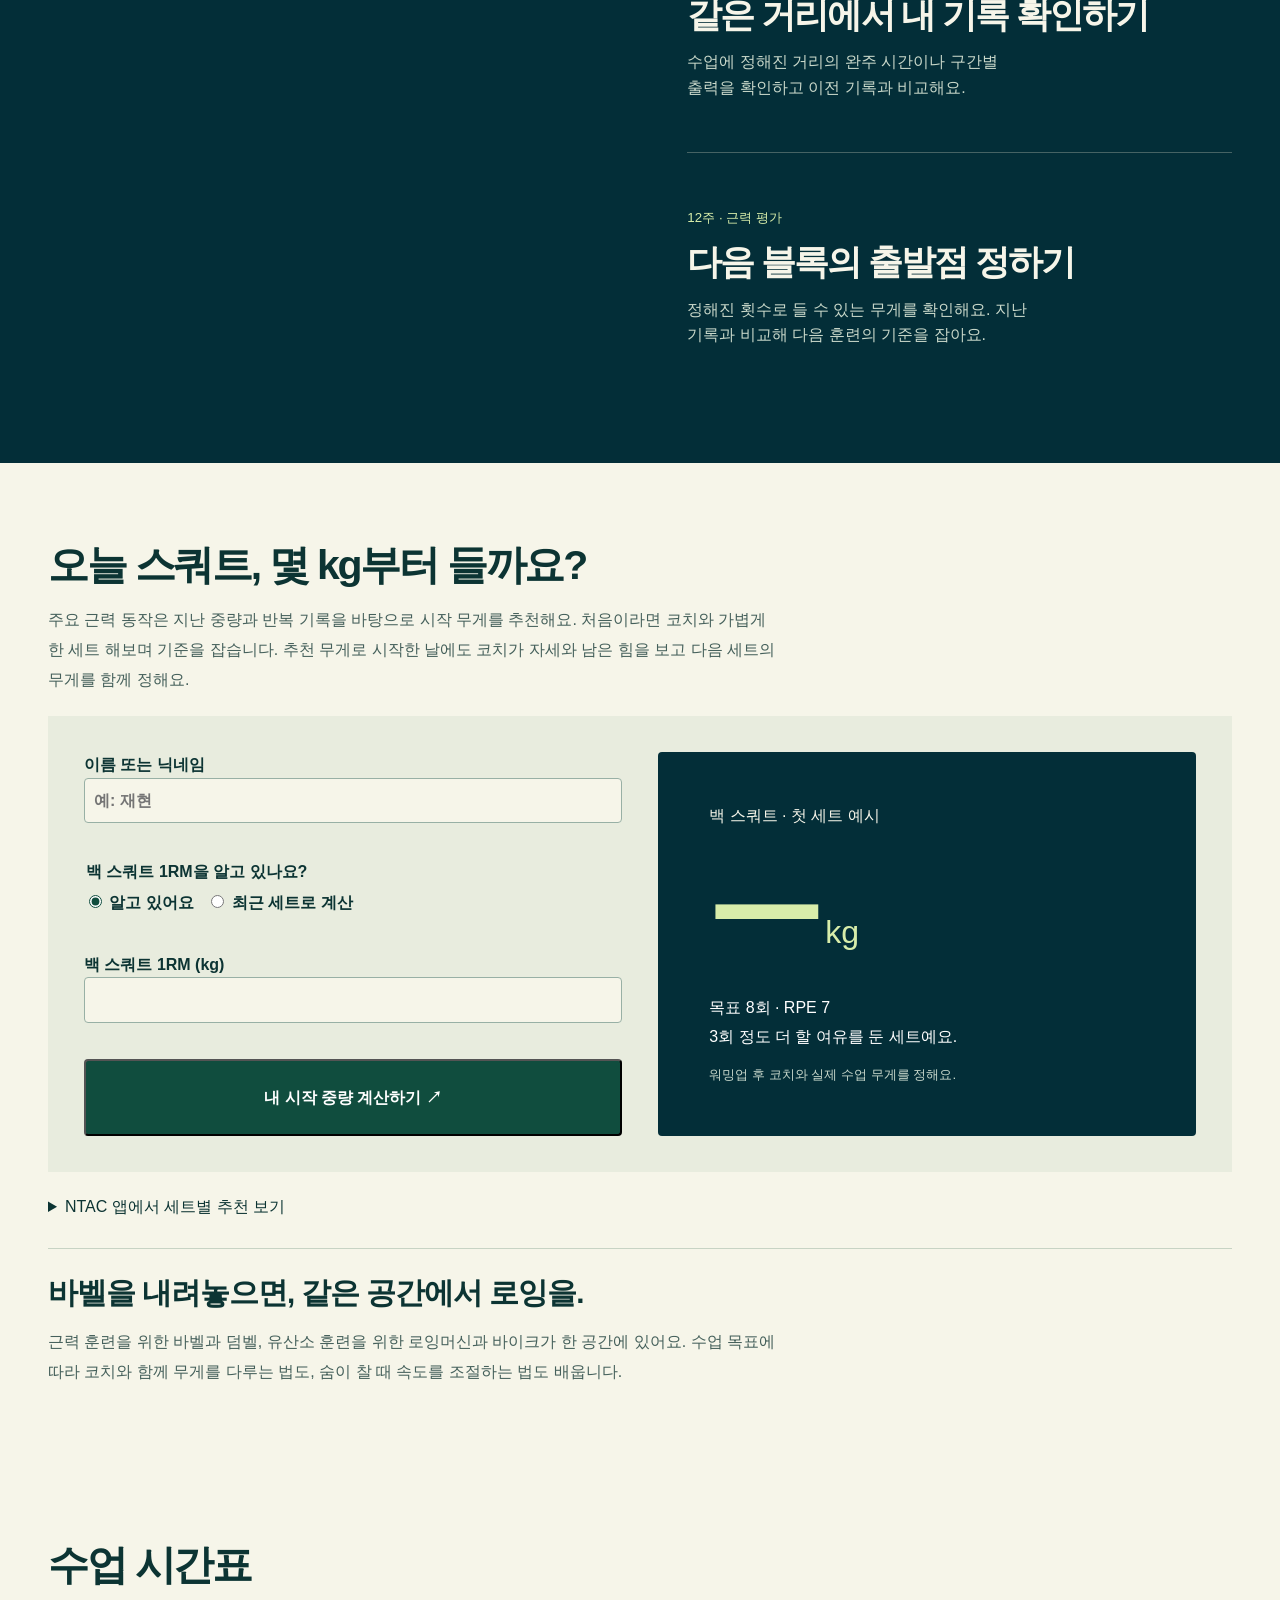
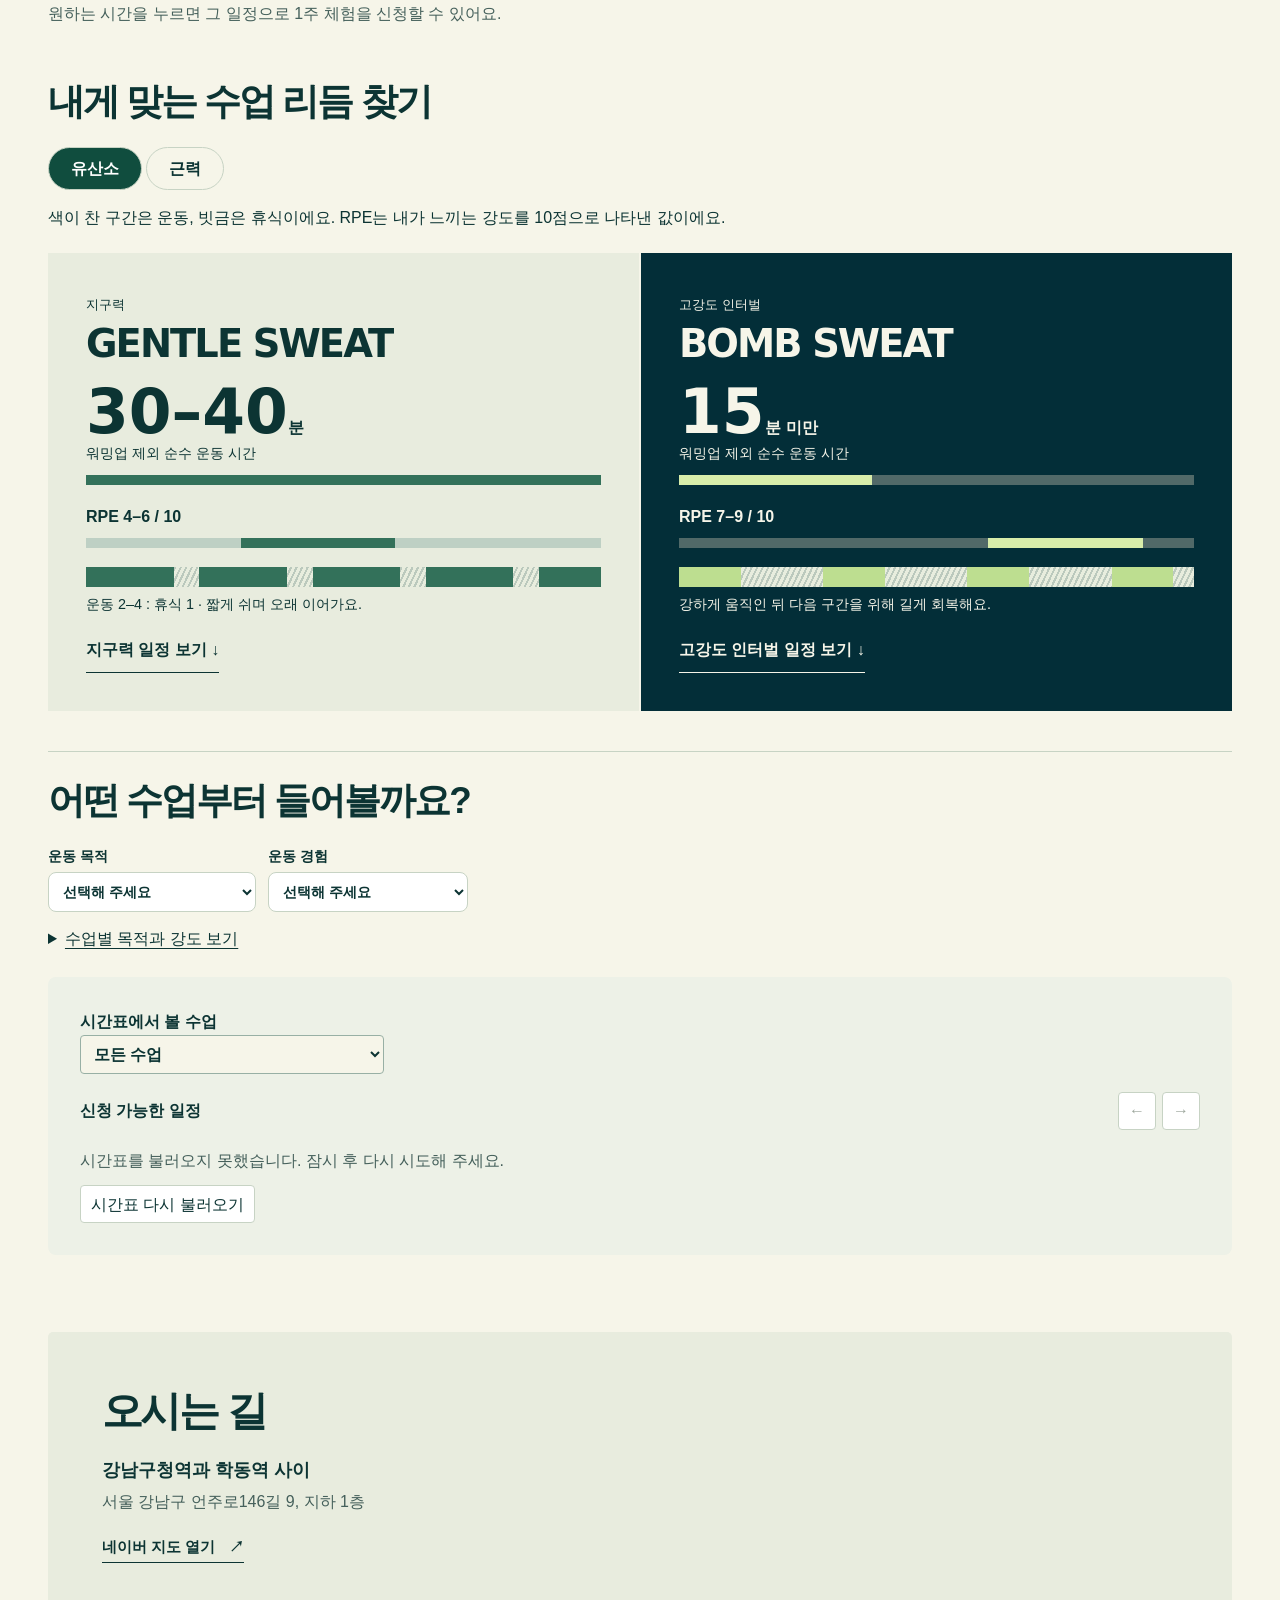
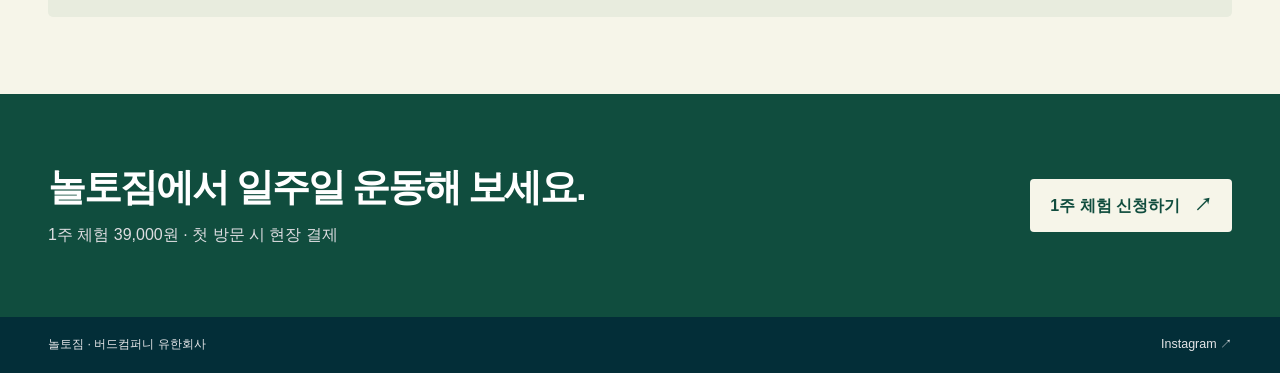
==== commit 5ef02ab5: "Build interactive training journey, class comparisons and squat load preview" ====
--- a/index.html
+++ b/index.html
@@ -3,7 +3,7 @@
 <head>
   <meta charset="utf-8">
   <meta name="viewport" content="width=device-width, initial-scale=1">
-  <meta name="theme-color" content="#181819">
+  <meta name="theme-color" content="#043038">
   <title>놀토짐 | 논현동 소규모 그룹 PT · 1주 체험</title>
   <meta name="description" content="강남구청역과 학동역 사이, 놀토짐 소규모 그룹 PT. 1:6 코칭과 12주 훈련 과정을 살펴보고 1주 체험을 신청하세요. 39,000원, 첫 방문 시 현장 결제.">
   <link rel="canonical" href="https://loveseol716-ops.github.io/nolto-gym/">
@@ -11,8 +11,10 @@
   <meta property="og:title" content="놀토짐 | 논현동 소규모 그룹 PT">
   <meta property="og:description" content="1:6 수업 방식과 시간표를 확인하고 1주 체험을 신청하세요. 39,000원 · 현장 결제">
   <meta property="og:image" content="https://loveseol716-ops.github.io/nolto-gym/assets/home/class-team-1280.webp">
-  <link rel="stylesheet" href="./style.css?v=classes5">
-  <script type="module" src="./script.js?v=classes5"></script>
+  <link rel="stylesheet" href="./style.css?v=motion6">
+  <link rel="stylesheet" href="./motion.css?v=6">
+  <script type="module" src="./motion.js?v=6"></script>
+  <script type="module" src="./script.js?v=motion6"></script>
 </head>
 <body>
   <a class="skip" href="#main">본문으로 이동</a>
@@ -24,8 +26,8 @@
     </nav>
   </div></header>
   <main id="main">
-    <section class="hero wrap" aria-labelledby="hero-title">
-      <div class="hero-copy">
+    <section class="hero" aria-labelledby="hero-title">
+      <picture class="hero-scene"><source media="(max-width:700px)" srcset="./assets/home/class-team-700.webp"><img src="./assets/home/class-team-1280.webp" alt="놀토짐 그룹 수업 현장" fetchpriority="high"></picture><div class="wrap hero-copy">
         <p class="station">강남구청역 · 학동역</p>
         <h1 id="hero-title">논현동 <br>소규모 그룹 PT</h1>
         <p class="lead">코치 한 명과 최대 여섯 명이 함께합니다.</p>
@@ -55,22 +57,36 @@
     <section class="highlights" id="cycle" aria-labelledby="cycle-title"><div class="wrap">
       <h2 id="cycle-title">12주 뒤, 무엇이 늘었는지 알 수 있게.</h2>
       <p class="cycle-intro">놀토짐은 훈련량과 강도, 회복 시점을 미리 나누는 ‘주기화 훈련’을 활용합니다. 정규 12주 블록에서는 한 동작을 여러 주에 걸쳐 익히고, 마지막에는 유산소와 근력을 각각 확인해요.</p>
-      <div class="stories cycle-steps">
-        <article><small>1주 · 준비</small><h3>내 기준 잡기</h3><p>스쿼트는 자세가 흐트러지기 전까지 몇 회를 들 수 있는지, 로잉은 마지막까지 유지할 수 있는 속도가 얼마인지 코치와 확인해요.</p></article>
-        <article><small>2–4주 · 기초</small><h3>같은 동작을 더 고르게</h3><p>근력은 여유 있는 무게로 반복해 첫 회와 마지막 회의 자세를 맞춰요. 유산소는 구간마다 속도 차이를 줄이며 일정하게 움직이는 시간을 늘려요.</p></article>
-        <article><small>5–6주 · 부하</small><h3>한 단계 무겁게, 한 구간 빠르게</h3><p>마지막 세트까지 안정적이었다면 다음 수업에서 중량을 올려요. 인터벌에서는 빠른 구간과 쉬는 구간을 나눠, 다음 구간에도 같은 출력을 낼 수 있는지 살펴요.</p></article>
-        <article><small>7주 · 회복</small><h3>세트를 줄여 움직임 점검하기</h3><p>익숙한 동작을 유지하면서 세트 수와 전체 운동량을 줄여요. 무게가 올라갈 때 놓쳤던 스쿼트 깊이와 로잉 리듬을 다시 맞춥니다.</p></article>
-        <article><small>8–10주 · 집중</small><h3>확인하고 싶은 기록에 맞춰 연습하기</h3><p>근력은 목표 반복 횟수에 맞는 무게로 연습해요. 유산소는 목표 구간을 나눠 첫 구간에서 힘을 얼마나 쓰고 마지막에 얼마나 남길지 익힙니다.</p></article>
-        <article><small>11–12주 · 평가</small><h3>유산소와 근력, 한 주씩 확인하기</h3><p>11주는 정해진 거리의 완주 시간이나 구간별 출력을 확인해요. 12주는 정해진 횟수로 들 수 있는 무게를 확인합니다. 같은 조건의 이전 기록이 있다면 비교하고, 다음 블록의 출발점을 잡아요.</p></article>
-      </div></div></section>
+      <div class="journey"><div class="telemetry"><div class="readout"><span>정규 훈련 블록</span><strong id="week-number">01 <small>/ 12주</small></strong></div><div id="week-bars" class="week-bars" aria-label="주차 선택"></div><p id="week-focus">1주 · 준비</p><small>높이 = 상대 훈련 강도 · 수업별 예시</small></div><div class="week-stories">
+<article id="week-1" data-phase="준비"><small>01주 · 준비</small><h3>내 기준 잡기</h3><p>편안한 무게로 스쿼트를 반복하고, 로잉은 끝까지 유지할 수 있는 속도를 찾아요.</p></article>
+<article id="week-2" data-phase="기초"><small>02주 · 기초</small><h3>반복할 자세 익히기</h3><p>첫 회와 마지막 회의 스쿼트 깊이를 맞춰요. 유산소 구간도 고른 호흡으로 마무리해요.</p></article>
+<article id="week-3" data-phase="기초"><small>03주 · 기초</small><h3>반복 횟수 쌓기</h3><p>자세가 안정된 무게로 반복을 쌓고, 로잉은 같은 속도로 움직이는 시간을 늘려요.</p></article>
+<article id="week-4" data-phase="기초"><small>04주 · 기초</small><h3>마지막 세트까지 일정하게</h3><p>처음 정한 무게와 페이스가 후반에도 유지되는지 확인해요.</p></article>
+<article id="week-5" data-phase="부하"><small>05주 · 부하</small><h3>다음 무게 시도하기</h3><p>반복에 여유가 생긴 동작은 코치와 무게를 조금 올려요. 빠른 유산소 구간 사이에는 충분히 회복해요.</p></article>
+<article id="week-6" data-phase="부하"><small>06주 · 부하</small><h3>강도를 다시 낼 수 있게</h3><p>한 세트의 최고 기록보다 다음 세트에서도 같은 무게와 출력을 낼 수 있는지 봐요.</p></article>
+<article id="week-7" data-phase="회복"><small>07주 · 회복</small><h3>세트를 줄이고 리듬 되찾기</h3><p>운동량을 줄여 피로를 덜고, 무게를 올리면서 놓친 자세와 호흡을 점검해요.</p></article>
+<article id="week-8" data-phase="집중"><small>08주 · 집중</small><h3>목표에 맞춰 다시 시작하기</h3><p>회복 후에는 목표 반복 횟수에 맞춰 무게를 골라요. 로잉은 목표 페이스를 짧은 구간에서 연습해요.</p></article>
+<article id="week-9" data-phase="집중"><small>09주 · 집중</small><h3>목표 페이스 이어가기</h3><p>처음부터 서두르지 않고, 뒤쪽 구간까지 목표 페이스를 이어가는 연습을 해요.</p></article>
+<article id="week-10" data-phase="집중"><small>10주 · 집중</small><h3>측정할 동작 다듬기</h3><p>평가에서 사용할 동작과 기준에 익숙해져요. 코치와 시작 무게와 첫 구간 속도를 정해요.</p></article>
+<article id="week-11" data-phase="유산소 평가"><small>11주 · 유산소 평가</small><h3>같은 거리에서 내 기록 확인하기</h3><p>수업에 정해진 거리의 완주 시간이나 구간별 출력을 확인하고 이전 기록과 비교해요.</p></article>
+<article id="week-12" data-phase="근력 평가"><small>12주 · 근력 평가</small><h3>다음 블록의 출발점 정하기</h3><p>정해진 횟수로 들 수 있는 무게를 확인해요. 지난 기록과 비교해 다음 훈련의 기준을 잡아요.</p></article>
+</div>      </div></div></section>
     <section class="wrap narrative" id="weight" aria-labelledby="weight-title">
       <h2 id="weight-title">오늘 스쿼트, 몇 kg부터 들까요?</h2>
       <p>주요 근력 동작은 지난 중량과 반복 기록을 바탕으로 시작 무게를 추천해요. 처음이라면 코치와 가볍게 한 세트 해보며 기준을 잡습니다. 추천 무게로 시작한 날에도 코치가 자세와 남은 힘을 보고 다음 세트의 무게를 함께 정해요.</p>
-      <figure class="weight-example"><img src="./assets/home/ntac-weights.webp" width="850" height="485" loading="lazy" alt="백 스쿼트 추천 예시. 1세트 30kg 8회, 2·3세트 32.5kg 6회."><figcaption>NTAC 앱 중량 추천 예시 · 숫자는 설명을 위한 예시 기록입니다.</figcaption></figure>
+      <div class="lab"><form id="lift-form"><label>이름 또는 닉네임<input id="lift-name" maxlength="30" placeholder="예: 재현" required></label>
+      <fieldset><legend>백 스쿼트 1RM을 알고 있나요?</legend><label><input type="radio" name="basis" value="max" checked> 알고 있어요</label> <label><input type="radio" name="basis" value="set"> 최근 세트로 계산</label></fieldset>
+      <label><span id="kg-label">백 스쿼트 1RM (kg)</span><input id="lift-kg" type="number" min="2.5" max="600" step="any" required inputmode="decimal"></label>
+      <fieldset id="recent-set" hidden disabled><legend>그 무게로 수행한 세트</legend><label>반복 횟수 (1–10회)<input id="lift-reps" type="number" min="1" max="10" step="1" required></label><label>체감 강도 (RPE)<select id="lift-rpe"><option value="6">6 · 4회 더 가능</option><option value="7">7 · 3회 더 가능</option><option value="8" selected>8 · 2회 더 가능</option><option value="9">9 · 1회 더 가능</option><option value="10">10 · 여유 없음</option></select></label></fieldset>
+      <button class="button">내 시작 중량 계산하기 ↗</button></form>
+      <div class="lift-screen" aria-live="polite"><span id="lift-caption">백 스쿼트 · 첫 세트 예시</span><div class="lift-value"><b id="lift-result">—</b> kg</div><p id="lift-detail">목표 8회 · RPE 7<br>3회 정도 더 할 여유를 둔 세트예요.</p><small>워밍업 후 코치와 실제 수업 무게를 정해요.</small></div></div>
+      <details class="app-sample"><summary>NTAC 앱에서 세트별 추천 보기</summary><img src="./assets/home/ntac-weights.webp" loading="lazy" alt="예시 기록. 백 스쿼트 1세트 30kg 8회, 다음 두 세트 32.5kg 6회"></details>
       <article><h3>바벨을 내려놓으면, 같은 공간에서 로잉을.</h3><p>근력 훈련을 위한 바벨과 덤벨, 유산소 훈련을 위한 로잉머신과 바이크가 한 공간에 있어요. 수업 목표에 따라 코치와 함께 무게를 다루는 법도, 숨이 찰 때 속도를 조절하는 법도 배웁니다.</p></article>
     </section>
     <section id="schedule" class="schedule-section wrap" aria-labelledby="schedule-title">
       <div class="section-head"><div><h2 id="schedule-title">수업 시간표</h2><p>원하는 시간을 누르면 그 일정으로 1주 체험을 신청할 수 있어요.</p></div></div>
+      <section class="compare" aria-labelledby="compare-title"><h3 id="compare-title">내게 맞는 수업 리듬 찾기</h3><div class="compare-switch" role="group" aria-label="비교할 수업"><button type="button" data-compare="cardio" aria-pressed="true">유산소</button><button type="button" data-compare="lifting" aria-pressed="false">근력</button></div><div id="cardio"><p>색이 찬 구간은 운동, 빗금은 휴식이에요. RPE는 내가 느끼는 강도를 10점으로 나타낸 값이에요.</p><div class="compare-grid">
+<article><small>지구력</small><h4>GENTLE SWEAT</h4><strong>30–40<em>분</em></strong><p>워밍업 제외 순수 운동 시간</p><div class="scale"><i style="width:100%"></i></div><b>RPE 4–6 / 10</b><div class="rpe-scale" style="--start:30%;--span:30%"></div><div class="rhythm gentle" aria-hidden="true"></div><p>운동 2–4 : 휴식 1 · 짧게 쉬며 오래 이어가요.</p><button type="button" class="pick" data-pick="GENTLE SWEAT">지구력 일정 보기 ↓</button></article><article><small>고강도 인터벌</small><h4>BOMB SWEAT</h4><strong>15<em>분 미만</em></strong><p>워밍업 제외 순수 운동 시간</p><div class="scale"><i style="width:37.5%"></i></div><b>RPE 7–9 / 10</b><div class="rpe-scale" style="--start:60%;--span:30%"></div><div class="rhythm bomb" aria-hidden="true"></div><p>강하게 움직인 뒤 다음 구간을 위해 길게 회복해요.</p><button type="button" class="pick" data-pick="BOMB SWEAT">고강도 인터벌 일정 보기 ↓</button></article></div></div><div id="lifting" hidden><p>같은 바벨을 들어도 반복 횟수와 세트 사이 회복에 따라 훈련 목적이 달라져요.</p><div class="compare-grid"><article><small>근지구력</small><h4>GENTLE STRENGTH</h4><strong>반복</strong><p>여유 있는 무게로 여러 회를 고르게 들어요.</p><div class="rhythm gentle"></div><p>● 반복이 긴 세트 · 짧게 회복</p><button type="button" class="pick" data-pick="GENTLE STRENGTH">근력 기본기 일정 보기 ↓</button></article><article><small>최대근력과 파워</small><h4>BOMB STRENGTH</h4><strong>중량</strong><p>무게를 높이고 한 번씩 힘을 집중해요.</p><div class="rhythm bomb"></div><p>● 짧고 무거운 세트 · 충분히 회복</p><button type="button" class="pick" data-pick="BOMB STRENGTH">고중량 근력 일정 보기 ↓</button></article></div></div></section>
       <section id="class-finder" class="finder" aria-labelledby="finder-title">
         <h3 id="finder-title">어떤 수업부터 들어볼까요?</h3>
         <div class="finder-fields"><label>운동 목적<select id="goal"><option value="">선택해 주세요</option><option value="strength">근력을 키우고 싶어요</option><option value="sweat">심폐 체력을 키우고 싶어요</option></select></label>
@@ -78,7 +94,7 @@
         <div id="suggestion" aria-live="polite"></div>
         <details><summary>수업별 목적과 강도 보기</summary><dl id="class-guide"></dl></details>
       </section>
-      <div id="schedule-board" class="board">
+      <div id="schedule-board" class="board"><label class="filter-label">시간표에서 볼 수업<select id="schedule-filter"><option value="">모든 수업</option></select></label>
         <div class="range"><strong id="range-title">신청 가능한 일정</strong><div>
           <button id="prev" type="button" aria-label="이전 7일" disabled>←</button><button id="next" type="button" aria-label="다음 7일" disabled>→</button>
         </div></div>
--- a/motion.css
+++ b/motion.css
@@ -0,0 +1,15 @@
+:root{--nav:#032e38;--forest:#104d3e;--ink:#0c3433;--quiet:#45605b;--paper:#f6f5e9;--sage:#e8ecde;--accent:#d8edaa;--rule:#c7d3c4;background:var(--paper);color:var(--ink)}
+.brand img{filter:none}.top{position:relative;z-index:2}.top .nav-apply,.hero .button{background:var(--accent);color:var(--nav)}
+.hero{isolation:isolate;position:relative;overflow:hidden;display:grid;align-items:end;min-height:clamp(470px,70svh,800px);padding:0;color:var(--paper);background:var(--nav)}
+.hero-scene,.hero-scene:after{position:absolute;inset:0;z-index:-1}.hero-scene img{height:100%;object-fit:cover;object-position:center 45%}.hero-scene:after{content:"";z-index:0;background:linear-gradient(90deg,rgba(1,34,37,.90),rgba(1,34,37,.45) 62%,transparent),linear-gradient(0deg,#032e3877,transparent)}
+.hero-copy{text-align:left;padding-block:clamp(42px,7vw,102px)}.hero .station,.hero .price-note{color:var(--paper)}.hero-actions,.station{justify-content:flex-start}.hero h1{font-size:clamp(3rem,6.5vw,6.8rem);line-height:1.02}.hero h1 br{display:block}
+.highlights,.location{background:var(--sage)}.points a{background:var(--paper);border-radius:4px}.hero .text-link:hover{color:var(--accent)}
+#coaching{position:relative;display:grid;grid-template-columns:1fr 1fr;gap:0 5%;align-content:center;min-height:420px;padding-block:30px}#coaching h3,#coaching p{grid-column:1}#coaching .lesson-photo{grid-column:2;grid-row:1/4;align-self:stretch;margin:0;max-width:none}#coaching img{height:100%;max-height:430px;object-fit:cover;object-position:center 38%;border-radius:2px}
+#cycle{background:var(--nav);color:var(--paper)}#cycle .cycle-intro,.telemetry small,.week-stories p{color:#c9d8ca}.journey{display:grid;grid-template-columns:1fr 1fr;gap:8%;align-items:start;margin-top:40px}.telemetry{position:sticky;top:8vh;background:var(--nav);padding-block:16px;z-index:1}.readout{display:flex;justify-content:space-between;align-items:baseline}.readout strong{font:700 clamp(2rem,4vw,4rem)/1 system-ui;color:var(--accent)}.readout small{font-size:1rem}.week-bars{display:flex;gap:4px;height:clamp(110px,18vw,220px);margin:14px 0}.week-bars button{flex:1;min-width:0;position:relative;border:0;border-bottom:1px solid #8ca89a;background:transparent;color:white;padding:0 0 20px}.week-bars button:before{content:"";position:absolute;bottom:22px;left:3%;right:3%;height:calc(var(--height) - 15px);background:#426567;transition:background .25s}.week-bars .passed:before{background:#81a99b}.week-bars [aria-pressed=true]:before{background:var(--accent)}.week-bars span{position:absolute;bottom:0;left:0;right:0;font-size:.75rem}
+.week-stories article{padding:clamp(24px,4vw,60px) 0;border-top:1px solid #466364}.week-stories article small{color:var(--accent)}.week-stories h3{font-size:clamp(1.3rem,2.7vw,2.4rem);margin:6px 0}.week-stories article.current{border-color:var(--accent)}.week-stories p{max-width:40ch}
+.lab,.compare-grid{display:grid;grid-template-columns:1fr 1fr;gap:clamp(15px,3vw,36px);margin:22px 0}.lab{padding:clamp(18px,3vw,36px);background:var(--sage)}.lab form{display:grid;gap:12px;min-width:0}.lab label{display:block;font-weight:650}.lab input:not([type=radio]),.lab select,.filter-label select{display:block;width:100%;font:inherit;color:var(--ink);background:var(--paper);border:1px solid #98b0a5;border-radius:4px;padding:9px}.lab fieldset{margin:0;padding:0;border:0;min-width:0}.lab legend{font-weight:700}.lab fieldset label{display:inline-block;margin:5px 8px 0 0}.lab input[type=radio]{accent-color:var(--forest)}.lift-screen{display:flex;flex-direction:column;justify-content:center;background:var(--nav);color:var(--paper);padding:clamp(20px,4vw,56px);border-radius:4px}.lift-value{font-size:2rem;color:var(--accent)}.lift-value b{font:750 clamp(4rem,9vw,8rem)/1.3 system-ui;letter-spacing:-.07em}.lift-screen p{color:white}.lift-screen small{color:#c7d7cb;margin-top:12px}.app-sample img{max-width:510px;margin-top:12px}summary{cursor:pointer}
+.compare{padding-block:18px}.compare h3,.finder h3{font-size:clamp(1.4rem,3vw,2.3rem)}.compare-grid{gap:2px}.compare-grid article{background:var(--sage);padding:clamp(18px,3vw,38px)}.compare-grid article+article{color:var(--paper);background:var(--nav)}.compare h4{font:800 clamp(1.4rem,3vw,2.6rem)/1 system-ui;margin:8px 0 18px;letter-spacing:-.05em}.compare article strong{font:750 clamp(2rem,4.8vw,4.5rem)/1 system-ui}.compare em{font:600 1rem system-ui}.compare article p{font-size:.9rem}.scale,.rpe-scale,.rhythm{height:10px;margin:9px 0 19px;background:#bed0c4;position:relative}.scale i,.rpe-scale:before{display:block;background:#33715a;height:100%}.rpe-scale:before{content:"";margin-left:var(--start);width:var(--span)}.rhythm{height:20px;background:repeating-linear-gradient(115deg,#bbc9bd 0 2px,#e8edde 2px 5px);margin-bottom:6px}.rhythm:before{content:"";display:block;height:100%;background:repeating-linear-gradient(90deg,#33715a 0 17%,transparent 17% 22%)}.bomb:before{background:repeating-linear-gradient(90deg,#bdde90 0 12%,transparent 12% 28%)}.compare article+article .scale i,.compare article+article .rpe-scale:before{background:var(--accent)}.compare article+article .scale,.compare article+article .rpe-scale{background:#516968}.pick{padding:9px 0;border:0;border-bottom:1px solid;background:transparent;margin-top:12px;font-weight:700}
+.board{background:#edf1e7;border:0;border-radius:8px}.filter-label{display:block;font-weight:700;margin-bottom:18px}.filter-label select{width:auto;max-width:100%}.days button:after{content:"";width:5px;height:5px;border-radius:100%;margin-top:4px}.days .has-session:after{background:currentColor}.slot{background:var(--paper);border:0;border-left:4px solid #739886}.slot[data-family=bomb]{border-color:var(--nav)}.slot time{font-size:1.5rem}.trial{background:var(--forest)}
+@media(prefers-reduced-motion:no-preference){@supports(animation-timeline:view()){.hero-scene img{animation:drift linear both;animation-timeline:view();animation-range:exit 0% exit 100%}@keyframes drift{to{transform:translateY(9%) scale(1.12)}}.week-stories article{animation:approach linear both;animation-timeline:view();animation-range:entry 0% entry 100%}@keyframes approach{from{opacity:.66;transform:translateY(14px)}to{opacity:1;transform:none}}}}
+@media(max-width:760px){.hero{min-height:64svh}.hero-scene:after{background:linear-gradient(0deg,#032e38f5,transparent 100%)}.hero h1{font-size:clamp(2.8rem,12vw,4.4rem)}#coaching{display:block;min-height:0}#coaching .lesson-photo{margin-top:16px}#coaching img{height:270px}.journey{display:block}.telemetry{top:0;margin-inline:-3px;padding:12px 3px;box-shadow:0 8px 14px #032e3890}.week-bars{height:74px;margin:6px 0}.week-stories article{scroll-margin-top:210px}.lab{grid-template-columns:1fr}.compare-grid{gap:6px}.compare-grid article{padding:14px 10px}.compare h4{min-height:2em;font-size:clamp(1.25rem,5vw,1.9rem)}.compare article p{font-size:.82rem}.week-stories article{padding-block:35px}.lift-screen{min-height:210px}}
+.compare-switch{display:flex;gap:4px;margin:15px 0}.compare-switch button{padding:8px 22px;background:transparent;border:1px solid var(--rule);border-radius:99px;font-weight:700}.compare-switch [aria-pressed=true]{background:var(--forest);color:white}
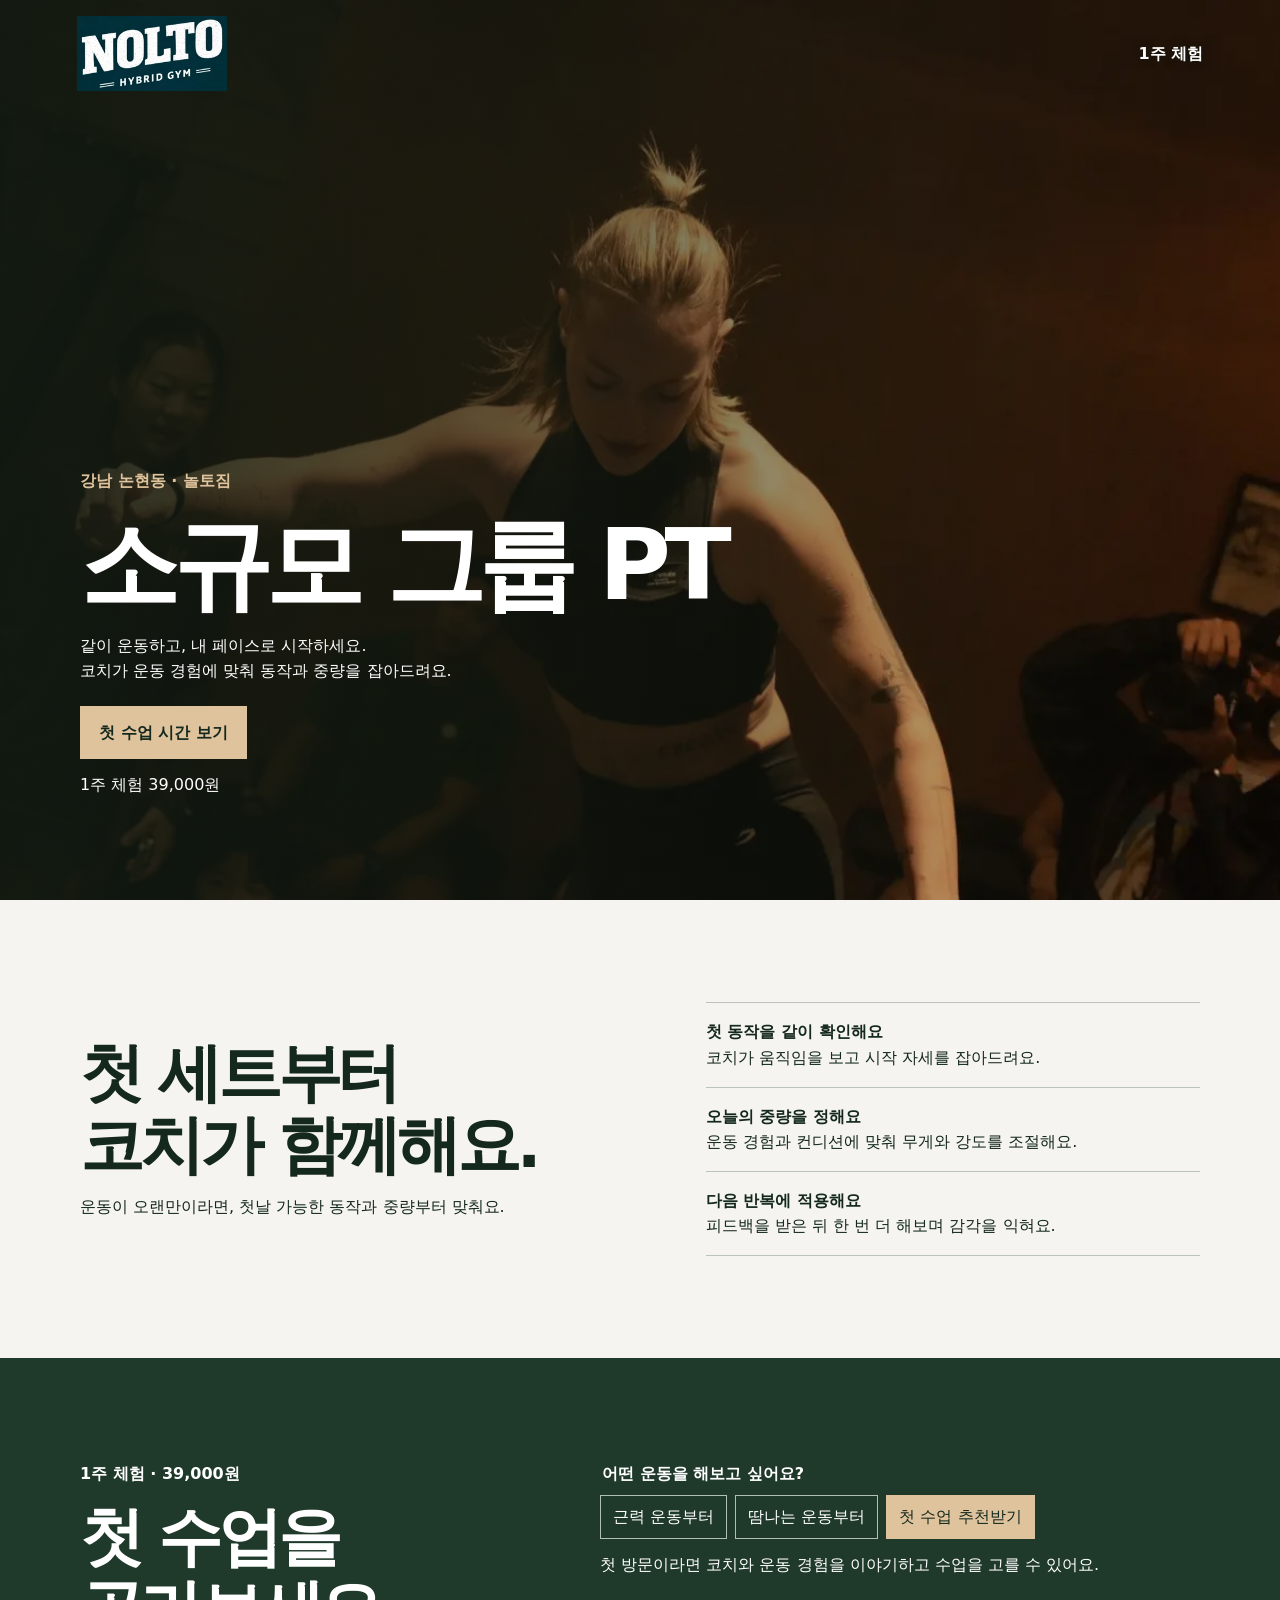
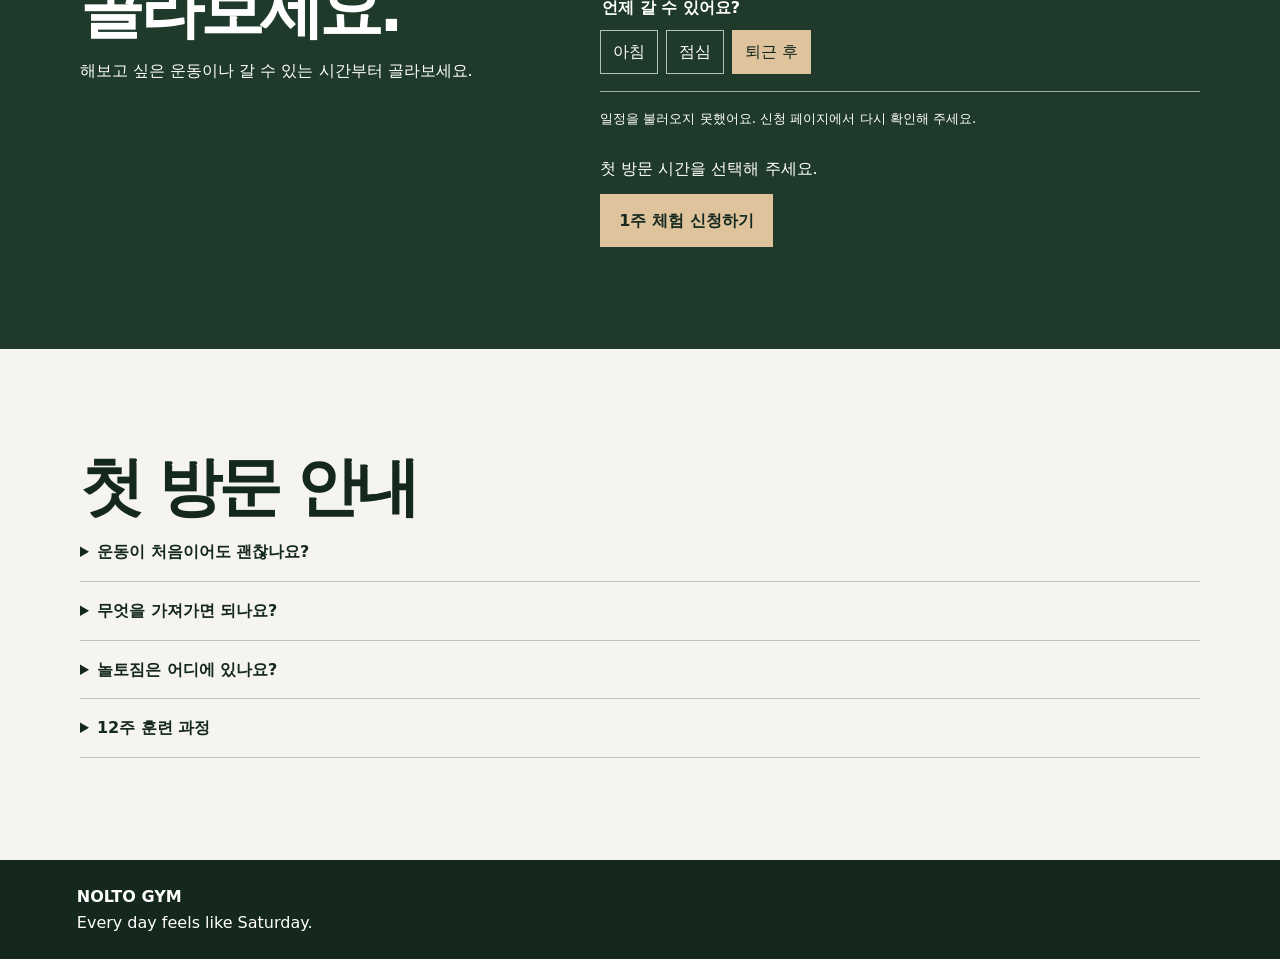
==== commit c4c51afb: "Move NOLTO homepage to full-photo trial design" ====
--- a/index.html
+++ b/index.html
@@ -1,122 +1,88 @@
-<!doctype html>
-<html lang="ko">
-<head>
-  <meta charset="utf-8">
-  <meta name="viewport" content="width=device-width, initial-scale=1">
-  <meta name="theme-color" content="#043038">
+<!doctype html><html lang="ko"><head><meta charset="utf-8"><meta name="viewport" content="width=device-width,initial-scale=1">  <meta name="theme-color" content="#043038">
   <title>놀토짐 | 논현동 소규모 그룹 PT · 1주 체험</title>
-  <meta name="description" content="강남구청역과 학동역 사이, 놀토짐 소규모 그룹 PT. 1:6 코칭과 12주 훈련 과정을 살펴보고 1주 체험을 신청하세요. 39,000원, 첫 방문 시 현장 결제.">
+  <meta name="description" content="강남 논현동 놀토짐 소규모 그룹 PT. 첫 수업 시간을 고르고 1주 체험을 신청하세요.">
   <link rel="canonical" href="https://loveseol716-ops.github.io/nolto-gym/">
   <meta property="og:type" content="website">
   <meta property="og:title" content="놀토짐 | 논현동 소규모 그룹 PT">
-  <meta property="og:description" content="1:6 수업 방식과 시간표를 확인하고 1주 체험을 신청하세요. 39,000원 · 현장 결제">
+  <meta property="og:description" content="논현동 소규모 그룹 PT · 1주 체험 39,000원">
   <meta property="og:image" content="https://loveseol716-ops.github.io/nolto-gym/assets/home/class-team-1280.webp">
-  <link rel="stylesheet" href="./style.css?v=motion6">
-  <link rel="stylesheet" href="./motion.css?v=6">
-  <script type="module" src="./motion.js?v=6"></script>
-  <script type="module" src="./script.js?v=motion6"></script>
-</head>
-<body>
-  <a class="skip" href="#main">본문으로 이동</a>
-  <header class="top"><div class="wrap top-inner">
-    <a class="brand" href="./" aria-label="놀토짐 홈"><img src="./assets/home/nolto-mark.webp" width="110" height="48" alt="NOLTO HYBRID GYM"></a>
-    <nav aria-label="주 메뉴">
-      <a href="#overview">수업 소개</a><a href="#schedule">시간표</a><a href="#location">위치</a>
-      <a class="nav-apply" href="./trial/">1주 체험 신청</a>
-    </nav>
-  </div></header>
-  <main id="main">
-    <section class="hero" aria-labelledby="hero-title">
-      <picture class="hero-scene"><source media="(max-width:700px)" srcset="./assets/home/class-team-700.webp"><img src="./assets/home/class-team-1280.webp" alt="놀토짐 그룹 수업 현장" fetchpriority="high"></picture><div class="wrap hero-copy">
-        <p class="station">강남구청역 · 학동역</p>
-        <h1 id="hero-title">논현동 <br>소규모 그룹 PT</h1>
-        <p class="lead">코치 한 명과 최대 여섯 명이 함께합니다.</p>
-        
-        <div class="hero-actions">
-          <a class="button" href="./trial/">1주 체험 신청하기 <span aria-hidden="true">↗</span></a>
-          <a class="text-link" href="#schedule">시간표 보기 <span aria-hidden="true">↓</span></a>
-        </div>
-        <p class="price-note">39,000원 <span>·</span> 첫 방문 시 현장 결제</p>
-      </div>
+<style>
+:root{--hero-photo:url([data-uri]);--green:#1f3a2b;--dark:#14281d;--sand:#f5f4f0;--gold:#dfc39d}*{box-sizing:border-box}html{scroll-behavior:smooth}body{margin:0;color:var(--dark);background:var(--sand);font:16px/1.6 system-ui,sans-serif}a{color:inherit}button,a{touch-action:manipulation}header{background:var(--dark);color:white;display:flex;justify-content:space-between;align-items:center;padding:1rem max(6vw,1.25rem);gap:1rem}header{background:rgb(11, 61, 46)}header img{display:block;width:clamp(100px,12vw,150px);height:auto}header a{text-decoration:none}.hero{min-height:72svh;display:grid;align-items:end;color:white;background:linear-gradient(90deg,#101911ed 0%,#101911a8 40%,#10191110 100%),var(--hero-photo) center 45%/cover}.hero div,.wrap{width:min(88%,1120px);margin:auto}.hero div{margin-bottom:clamp(2.5rem,8vw,7rem)}h1,h2,h3,p{margin:0}h1,h2{line-height:1.12;letter-spacing:-.065em}h1{font-size:clamp(2.75rem,7.7vw,7rem)}h2{font-size:clamp(2.1rem,5vw,4.5rem)}p{margin-top:.8rem}.eyebrow{margin:0 0 1rem;font-weight:700}.hero .eyebrow{color:var(--gold)}.btn{display:inline-flex;align-items:center;justify-content:center;background:var(--green);color:white;border:0;padding:.85rem 1.2rem;font:inherit;font-weight:750;text-decoration:none;min-height:48px;cursor:pointer}.hero .btn,.mobile .btn{background:var(--gold);color:var(--dark)}.hero .btn{margin-top:1.4rem}.wrap{padding:clamp(3rem,8vw,7rem) 0}.coach{display:grid;grid-template-columns:1fr .9fr;gap:clamp(1.5rem,6vw,6rem);align-items:center}.steps{list-style:none;padding:0;margin:0}.steps li{padding:1rem 0;border-top:1px solid #bcc3b8}.steps li:last-child{border-bottom:1px solid #bcc3b8}.steps p{margin:0}.trial{background:var(--green);color:white}.trial .wrap{display:grid;grid-template-columns:.85fr 1.15fr;gap:clamp(2rem,6vw,6rem)}fieldset{padding:0;margin:0 0 1.1rem;border:0;min-width:0}legend{font-weight:750;margin-bottom:.55rem}.choices{display:flex;flex-wrap:wrap;gap:.5rem}.choices button{border:1px solid #b0c1b3;background:transparent;color:white;min-height:44px;padding:.5rem .75rem;font:inherit;cursor:pointer}.choices button[aria-pressed=true]{background:var(--gold);border-color:var(--gold);color:var(--dark)}.sample{border-top:1px solid #9aac9f;margin-top:1rem;padding-top:1rem}.sample small{display:block;margin-bottom:.85rem}.sample .btn{background:var(--gold);color:var(--dark)}button:disabled{opacity:.5;cursor:default}summary{cursor:pointer;font-weight:750;padding:1rem 0}details{border-bottom:1px solid #bcc3b8}details p{margin:0 0 1rem}footer{background:var(--dark);color:white;padding:1.5rem 6vw}.mobile{display:none}dialog{border:0;background:var(--sand);color:var(--dark);max-width:min(90vw,450px);padding:2rem}dialog::backdrop{background:#101911a0}dialog button{margin-top:1rem}a:focus-visible,button:focus-visible,summary:focus-visible{outline:3px solid #bd7941;outline-offset:3px}@media(max-width:650px){.hero{min-height:69svh;background-image:linear-gradient(0deg,#101911f5,#10191115),var(--hero-photo);background-position:60% center}.coach,.trial .wrap{grid-template-columns:1fr}.mobile{display:block;position:fixed;bottom:0;left:0;right:0;background:var(--dark);padding:.55rem 1rem calc(.55rem + env(safe-area-inset-bottom));z-index:2}.mobile .btn{width:100%}body{padding-bottom:65px}}@media(prefers-reduced-motion:reduce){html{scroll-behavior:auto}}
+header{position:absolute;inset:0 0 auto;z-index:1;background:transparent}header a{font-weight:700;text-shadow:0 1px 8px #101911}.hero{min-height:100svh;padding-top:8rem}@media(max-width:650px){.hero{padding-top:6.5rem;min-height:calc(100svh - 64px)}}
+</style></head><body>
+<header><img src="./assets/home/nolto-mark.webp" alt="NOLTO HYBRID GYM" width="110" height="48"><a href="#trial">1주 체험</a></header>
+<main><section class="hero"><div><p class="eyebrow">강남 논현동 · 놀토짐</p><h1>소규모 그룹 PT</h1><p>같이 운동하고, 내 페이스로 시작하세요.<br>코치가 운동 경험에 맞춰 동작과 중량을 잡아드려요.</p><a class="btn" href="#trial">첫 수업 시간 보기</a><p>1주 체험 39,000원</p></div></section>
+<section id="overview" class="wrap coach"><div><h2>첫 세트부터<br>코치가 함께해요.</h2><p>운동이 오랜만이라면, 첫날 가능한 동작과 중량부터 맞춰요.</p></div><ul class="steps"><li><strong>첫 동작을 같이 확인해요</strong><p>코치가 움직임을 보고 시작 자세를 잡아드려요.</p></li><li><strong>오늘의 중량을 정해요</strong><p>운동 경험과 컨디션에 맞춰 무게와 강도를 조절해요.</p></li><li><strong>다음 반복에 적용해요</strong><p>피드백을 받은 뒤 한 번 더 해보며 감각을 익혀요.</p></li></ul></section>
+<section id="trial" class="trial"><div class="wrap"><div><p class="eyebrow">1주 체험 · 39,000원</p><h2>첫 수업을<br>골라보세요.</h2><p>해보고 싶은 운동이나 갈 수 있는 시간부터 골라보세요.</p></div><div>
+<fieldset><legend>어떤 운동을 해보고 싶어요?</legend><div class="choices" id="classes"><button aria-pressed="false">근력 운동부터</button><button aria-pressed="false">땀나는 운동부터</button><button aria-pressed="true">첫 수업 추천받기</button></div><p id="classNote" aria-live="polite">첫 방문이라면 코치와 운동 경험을 이야기하고 수업을 고를 수 있어요.</p></fieldset>
+<fieldset id="schedule"><legend>언제 갈 수 있어요?</legend><div class="choices" id="period"><button aria-pressed="false">아침</button><button aria-pressed="false">점심</button><button aria-pressed="true">퇴근 후</button></div></fieldset>
+<div class="sample"><small><span id="scheduleStatus" role="status">신청 가능한 일정을 불러오는 중이에요.</span></small><div id="times" class="choices"></div><p id="selection" aria-live="polite">첫 방문 시간을 선택해 주세요.</p><p><a id="continue" class="btn" href="./trial/">1주 체험 신청하기</a></p></div></div></div></section>
+<section id="location" class="wrap"><h2>첫 방문 안내</h2><details><summary>운동이 처음이어도 괜찮나요?</summary><p>네. 첫 수업에서 코치에게 운동 경험을 알려주시면 동작과 강도를 맞춰드려요.</p></details><details><summary>무엇을 가져가면 되나요?</summary><p>운동복, 실내 운동화, 물통을 챙겨 주세요. 수건과 샤워용품은 센터에 있어요.</p></details><details><summary>놀토짐은 어디에 있나요?</summary><p>서울 강남구 언주로146길 9, 지하 1층 · <a href="https://naver.me/GM3oPT6L">네이버 지도 열기</a></p></details><details id="cycle"><summary>12주 훈련 과정</summary><p>동작을 익히고 운동량과 강도를 차근차근 높여요. 회복 주간을 거쳐 마지막에는 유산소와 근력 기록을 각각 확인하고 다음 훈련의 기준을 잡아요.</p></details></section></main>
+<footer><strong>NOLTO GYM</strong><br>Every day feels like Saturday.</footer><aside class="mobile"><a class="btn" href="#trial">첫 수업 시간 보기</a></aside>
 
-    </section>
-    <section class="highlights" aria-labelledby="key-title"><div class="wrap">
-      <h2 id="key-title">일단 핵심부터.</h2>
-      <div class="points">
-        <a href="#coaching"><small>수업 인원</small><strong>코치 한 명당<br>최대 여섯 명.</strong><span>코칭 방식 보기 ↓</span></a>
-        <a href="#cycle"><small>훈련 프로그램</small><strong>12주 동안<br>근력과 유산소를.</strong><span>12주 흐름 보기 ↓</span></a>
-        <a href="#weight"><small>개인별 중량</small><strong>오늘 들 무게는<br>내 기록에서.</strong><span>중량 추천 보기 ↓</span></a>
-      </div></div></section>
-    <section class="wrap narrative" id="overview" aria-labelledby="class-title">
-      <h2 id="class-title">혼자 하면 지루하고,<br>사람이 많으면 내 자세가 궁금하고.</h2>
-      <p>여럿이 운동하는 재미는 좋은데, 스쿼트를 제대로 했는지 물어볼 틈 없이 다음 동작으로 넘어간 적 있나요? 꾸준히 땀은 흘려도 지난달보다 무엇이 늘었는지 모르면 운동이 제자리처럼 느껴집니다.</p>
-      <article id="coaching"><h3>그래서 코치 한 명이 최대 여섯 명과 운동합니다.</h3>
-      <p>같은 동작을 하는 동안에도 코치는 한 사람씩 움직임을 봅니다. 스쿼트 깊이가 들쭉날쭉하다면 발 간격을 함께 조정하고, 바로 다음 세트에서 다시 확인해요. 함께하는 재미도, 내 운동에 집중할 여유도 생깁니다.</p>
-      <figure class="lesson-photo"><img src="./assets/home/class-squat.webp" alt="놀토짐 근력 수업 현장" loading="lazy"></figure></article>
-    </section>
-    <section class="highlights" id="cycle" aria-labelledby="cycle-title"><div class="wrap">
-      <h2 id="cycle-title">12주 뒤, 무엇이 늘었는지 알 수 있게.</h2>
-      <p class="cycle-intro">놀토짐은 훈련량과 강도, 회복 시점을 미리 나누는 ‘주기화 훈련’을 활용합니다. 정규 12주 블록에서는 한 동작을 여러 주에 걸쳐 익히고, 마지막에는 유산소와 근력을 각각 확인해요.</p>
-      <div class="journey"><div class="telemetry"><div class="readout"><span>정규 훈련 블록</span><strong id="week-number">01 <small>/ 12주</small></strong></div><div id="week-bars" class="week-bars" aria-label="주차 선택"></div><p id="week-focus">1주 · 준비</p><small>높이 = 상대 훈련 강도 · 수업별 예시</small></div><div class="week-stories">
-<article id="week-1" data-phase="준비"><small>01주 · 준비</small><h3>내 기준 잡기</h3><p>편안한 무게로 스쿼트를 반복하고, 로잉은 끝까지 유지할 수 있는 속도를 찾아요.</p></article>
-<article id="week-2" data-phase="기초"><small>02주 · 기초</small><h3>반복할 자세 익히기</h3><p>첫 회와 마지막 회의 스쿼트 깊이를 맞춰요. 유산소 구간도 고른 호흡으로 마무리해요.</p></article>
-<article id="week-3" data-phase="기초"><small>03주 · 기초</small><h3>반복 횟수 쌓기</h3><p>자세가 안정된 무게로 반복을 쌓고, 로잉은 같은 속도로 움직이는 시간을 늘려요.</p></article>
-<article id="week-4" data-phase="기초"><small>04주 · 기초</small><h3>마지막 세트까지 일정하게</h3><p>처음 정한 무게와 페이스가 후반에도 유지되는지 확인해요.</p></article>
-<article id="week-5" data-phase="부하"><small>05주 · 부하</small><h3>다음 무게 시도하기</h3><p>반복에 여유가 생긴 동작은 코치와 무게를 조금 올려요. 빠른 유산소 구간 사이에는 충분히 회복해요.</p></article>
-<article id="week-6" data-phase="부하"><small>06주 · 부하</small><h3>강도를 다시 낼 수 있게</h3><p>한 세트의 최고 기록보다 다음 세트에서도 같은 무게와 출력을 낼 수 있는지 봐요.</p></article>
-<article id="week-7" data-phase="회복"><small>07주 · 회복</small><h3>세트를 줄이고 리듬 되찾기</h3><p>운동량을 줄여 피로를 덜고, 무게를 올리면서 놓친 자세와 호흡을 점검해요.</p></article>
-<article id="week-8" data-phase="집중"><small>08주 · 집중</small><h3>목표에 맞춰 다시 시작하기</h3><p>회복 후에는 목표 반복 횟수에 맞춰 무게를 골라요. 로잉은 목표 페이스를 짧은 구간에서 연습해요.</p></article>
-<article id="week-9" data-phase="집중"><small>09주 · 집중</small><h3>목표 페이스 이어가기</h3><p>처음부터 서두르지 않고, 뒤쪽 구간까지 목표 페이스를 이어가는 연습을 해요.</p></article>
-<article id="week-10" data-phase="집중"><small>10주 · 집중</small><h3>측정할 동작 다듬기</h3><p>평가에서 사용할 동작과 기준에 익숙해져요. 코치와 시작 무게와 첫 구간 속도를 정해요.</p></article>
-<article id="week-11" data-phase="유산소 평가"><small>11주 · 유산소 평가</small><h3>같은 거리에서 내 기록 확인하기</h3><p>수업에 정해진 거리의 완주 시간이나 구간별 출력을 확인하고 이전 기록과 비교해요.</p></article>
-<article id="week-12" data-phase="근력 평가"><small>12주 · 근력 평가</small><h3>다음 블록의 출발점 정하기</h3><p>정해진 횟수로 들 수 있는 무게를 확인해요. 지난 기록과 비교해 다음 훈련의 기준을 잡아요.</p></article>
-</div>      </div></div></section>
-    <section class="wrap narrative" id="weight" aria-labelledby="weight-title">
-      <h2 id="weight-title">오늘 스쿼트, 몇 kg부터 들까요?</h2>
-      <p>주요 근력 동작은 지난 중량과 반복 기록을 바탕으로 시작 무게를 추천해요. 처음이라면 코치와 가볍게 한 세트 해보며 기준을 잡습니다. 추천 무게로 시작한 날에도 코치가 자세와 남은 힘을 보고 다음 세트의 무게를 함께 정해요.</p>
-      <div class="lab"><form id="lift-form"><label>이름 또는 닉네임<input id="lift-name" maxlength="30" placeholder="예: 재현" required></label>
-      <fieldset><legend>백 스쿼트 1RM을 알고 있나요?</legend><label><input type="radio" name="basis" value="max" checked> 알고 있어요</label> <label><input type="radio" name="basis" value="set"> 최근 세트로 계산</label></fieldset>
-      <label><span id="kg-label">백 스쿼트 1RM (kg)</span><input id="lift-kg" type="number" min="2.5" max="600" step="any" required inputmode="decimal"></label>
-      <fieldset id="recent-set" hidden disabled><legend>그 무게로 수행한 세트</legend><label>반복 횟수 (1–10회)<input id="lift-reps" type="number" min="1" max="10" step="1" required></label><label>체감 강도 (RPE)<select id="lift-rpe"><option value="6">6 · 4회 더 가능</option><option value="7">7 · 3회 더 가능</option><option value="8" selected>8 · 2회 더 가능</option><option value="9">9 · 1회 더 가능</option><option value="10">10 · 여유 없음</option></select></label></fieldset>
-      <button class="button">내 시작 중량 계산하기 ↗</button></form>
-      <div class="lift-screen" aria-live="polite"><span id="lift-caption">백 스쿼트 · 첫 세트 예시</span><div class="lift-value"><b id="lift-result">—</b> kg</div><p id="lift-detail">목표 8회 · RPE 7<br>3회 정도 더 할 여유를 둔 세트예요.</p><small>워밍업 후 코치와 실제 수업 무게를 정해요.</small></div></div>
-      <details class="app-sample"><summary>NTAC 앱에서 세트별 추천 보기</summary><img src="./assets/home/ntac-weights.webp" loading="lazy" alt="예시 기록. 백 스쿼트 1세트 30kg 8회, 다음 두 세트 32.5kg 6회"></details>
-      <article><h3>바벨을 내려놓으면, 같은 공간에서 로잉을.</h3><p>근력 훈련을 위한 바벨과 덤벨, 유산소 훈련을 위한 로잉머신과 바이크가 한 공간에 있어요. 수업 목표에 따라 코치와 함께 무게를 다루는 법도, 숨이 찰 때 속도를 조절하는 법도 배웁니다.</p></article>
-    </section>
-    <section id="schedule" class="schedule-section wrap" aria-labelledby="schedule-title">
-      <div class="section-head"><div><h2 id="schedule-title">수업 시간표</h2><p>원하는 시간을 누르면 그 일정으로 1주 체험을 신청할 수 있어요.</p></div></div>
-      <section class="compare" aria-labelledby="compare-title"><h3 id="compare-title">내게 맞는 수업 리듬 찾기</h3><div class="compare-switch" role="group" aria-label="비교할 수업"><button type="button" data-compare="cardio" aria-pressed="true">유산소</button><button type="button" data-compare="lifting" aria-pressed="false">근력</button></div><div id="cardio"><p>색이 찬 구간은 운동, 빗금은 휴식이에요. RPE는 내가 느끼는 강도를 10점으로 나타낸 값이에요.</p><div class="compare-grid">
-<article><small>지구력</small><h4>GENTLE SWEAT</h4><strong>30–40<em>분</em></strong><p>워밍업 제외 순수 운동 시간</p><div class="scale"><i style="width:100%"></i></div><b>RPE 4–6 / 10</b><div class="rpe-scale" style="--start:30%;--span:30%"></div><div class="rhythm gentle" aria-hidden="true"></div><p>운동 2–4 : 휴식 1 · 짧게 쉬며 오래 이어가요.</p><button type="button" class="pick" data-pick="GENTLE SWEAT">지구력 일정 보기 ↓</button></article><article><small>고강도 인터벌</small><h4>BOMB SWEAT</h4><strong>15<em>분 미만</em></strong><p>워밍업 제외 순수 운동 시간</p><div class="scale"><i style="width:37.5%"></i></div><b>RPE 7–9 / 10</b><div class="rpe-scale" style="--start:60%;--span:30%"></div><div class="rhythm bomb" aria-hidden="true"></div><p>강하게 움직인 뒤 다음 구간을 위해 길게 회복해요.</p><button type="button" class="pick" data-pick="BOMB SWEAT">고강도 인터벌 일정 보기 ↓</button></article></div></div><div id="lifting" hidden><p>같은 바벨을 들어도 반복 횟수와 세트 사이 회복에 따라 훈련 목적이 달라져요.</p><div class="compare-grid"><article><small>근지구력</small><h4>GENTLE STRENGTH</h4><strong>반복</strong><p>여유 있는 무게로 여러 회를 고르게 들어요.</p><div class="rhythm gentle"></div><p>● 반복이 긴 세트 · 짧게 회복</p><button type="button" class="pick" data-pick="GENTLE STRENGTH">근력 기본기 일정 보기 ↓</button></article><article><small>최대근력과 파워</small><h4>BOMB STRENGTH</h4><strong>중량</strong><p>무게를 높이고 한 번씩 힘을 집중해요.</p><div class="rhythm bomb"></div><p>● 짧고 무거운 세트 · 충분히 회복</p><button type="button" class="pick" data-pick="BOMB STRENGTH">고중량 근력 일정 보기 ↓</button></article></div></div></section>
-      <section id="class-finder" class="finder" aria-labelledby="finder-title">
-        <h3 id="finder-title">어떤 수업부터 들어볼까요?</h3>
-        <div class="finder-fields"><label>운동 목적<select id="goal"><option value="">선택해 주세요</option><option value="strength">근력을 키우고 싶어요</option><option value="sweat">심폐 체력을 키우고 싶어요</option></select></label>
-        <label>운동 경험<select id="experience"><option value="">선택해 주세요</option><option value="gentle">처음이거나 오랜만이에요</option><option value="bomb">꾸준히 운동해 왔어요</option></select></label></div>
-        <div id="suggestion" aria-live="polite"></div>
-        <details><summary>수업별 목적과 강도 보기</summary><dl id="class-guide"></dl></details>
-      </section>
-      <div id="schedule-board" class="board"><label class="filter-label">시간표에서 볼 수업<select id="schedule-filter"><option value="">모든 수업</option></select></label>
-        <div class="range"><strong id="range-title">신청 가능한 일정</strong><div>
-          <button id="prev" type="button" aria-label="이전 7일" disabled>←</button><button id="next" type="button" aria-label="다음 7일" disabled>→</button>
-        </div></div>
-        <div id="days" class="days" role="group" aria-label="날짜 선택"></div>
-        <div id="slots" class="slots" aria-live="polite"><p>수업 시간을 불러오는 중입니다.</p></div>
-        <button id="retry" type="button" class="retry" hidden>시간표 다시 불러오기</button>
-      </div>
-      <noscript><p>날짜별 수업을 보려면 브라우저에서 자바스크립트를 켜 주세요.</p></noscript>
-    </section>
-    <section id="location" class="location wrap" aria-labelledby="loc-title">
-      
-      <div><h2 id="loc-title">오시는 길</h2><p class="near">강남구청역과 학동역 사이</p>
-        <address>서울 강남구 언주로146길 9, 지하 1층</address>
-        <a class="text-link" href="https://naver.me/GM3oPT6L" target="_blank" rel="noopener">네이버 지도 열기 <span aria-hidden="true">↗</span></a>
-      </div>
-    </section>
-    <section id="trial" class="trial" aria-labelledby="trial-title"><div class="wrap trial-inner">
-      <div><h2 id="trial-title">놀토짐에서 일주일 운동해 보세요.</h2><p>1주 체험 39,000원 · 첫 방문 시 현장 결제</p></div>
-      <a class="button light" href="./trial/">1주 체험 신청하기 <span aria-hidden="true">↗</span></a>
-    </div></section>
-  </main>
-  <footer><div class="wrap foot"><span>놀토짐 · 버드컴퍼니 유한회사</span><a href="https://www.instagram.com/nolto_hybridgym/" target="_blank" rel="noopener">Instagram ↗</a></div></footer>
-</body>
-</html>
+<script>
+const notes=['Gentle Strength · 자세와 중량을 맞추며 근력 운동을 시작해요.','Gentle Sweat · 내 페이스로 움직이며 체력을 기르는 수업이에요.','첫 방문이라면 코치와 운동 경험을 이야기하고 수업을 고를 수 있어요.'];
 
+const times=document.querySelector('#times');
+const status=document.querySelector('#scheduleStatus');
+const selection=document.querySelector('#selection');
+const next=document.querySelector('#continue');
+const period=document.querySelector('#period');
+const formatter=new Intl.DateTimeFormat('ko-KR',{month:'long',day:'numeric',weekday:'short',timeZone:'Asia/Seoul'});
+let slots=[],periodIndex=2;
+function pick(group,fn){
+  group.addEventListener('click',event=>{
+    const buttons=Array.from(group.children),index=buttons.indexOf(event.target);
+    if(index<0)return;
+    buttons.forEach((button,i)=>button.setAttribute('aria-pressed',String(i===index)));
+    fn(index);
+  });
+}
+function slotText(slot){
+  return formatter.format(new Date(slot.day+'T12:00:00+09:00'))+' '+slot.time+(slot.label?' · '+slot.label:'');
+}
+function showTimes(){
+  const visible=slots.filter(slot=>{
+    const hour=Number(slot.time.slice(0,2));
+    return (hour<11?0:hour<17?1:2)===periodIndex;
+  });
+  next.href='./trial/';
+  selection.textContent=visible.length?'첫 방문 시간을 선택해 주세요.':'';
+  times.replaceChildren(...visible.map(slot=>{
+    const button=document.createElement('button');
+    button.textContent=slotText(slot);
+    button.setAttribute('aria-pressed','false');
+    return button;
+  }));
+  return visible;
+}
+let visible=[];
+pick(document.querySelector('#classes'),index=>{
+  document.querySelector('#classNote').textContent=notes[index];
+});
+pick(period,index=>{
+  periodIndex=index;
+  visible=showTimes();
+  if(slots.length)status.textContent=visible.length?'신청 가능한 일정':'이 시간대에 신청 가능한 일정이 없어요.';
+});
+pick(times,index=>{
+  const slot=visible[index];
+  selection.textContent='첫 방문 희망 시간 · '+slotText(slot);
+  next.href='./trial/?'+new URLSearchParams({date:slot.day,time:slot.time});
+});
+async function loadSlots(){
+  try{
+    const response=await fetch('https://tdhdmlhwahxcadoeywxi.supabase.co/functions/v1/nolto-trial',{cache:'no-store',signal:AbortSignal.timeout(15000)});
+    if(!response.ok)throw new Error('일정을 불러오지 못했습니다.');
+    const data=await response.json();
+    if(!Array.isArray(data.slots))throw new Error('일정 형식이 올바르지 않습니다.');
+    slots=data.slots;
+    visible=showTimes();
+    status.textContent=visible.length?'신청 가능한 일정':slots.length?'이 시간대에 신청 가능한 일정이 없어요.':'현재 신청 가능한 일정이 없어요.';
+  }catch{
+    status.textContent='일정을 불러오지 못했어요. 신청 페이지에서 다시 확인해 주세요.';
+  }
+}
+if(location.hash==='#cycle')document.querySelector('#cycle').open=true;
+loadSlots();
+</script></body></html>
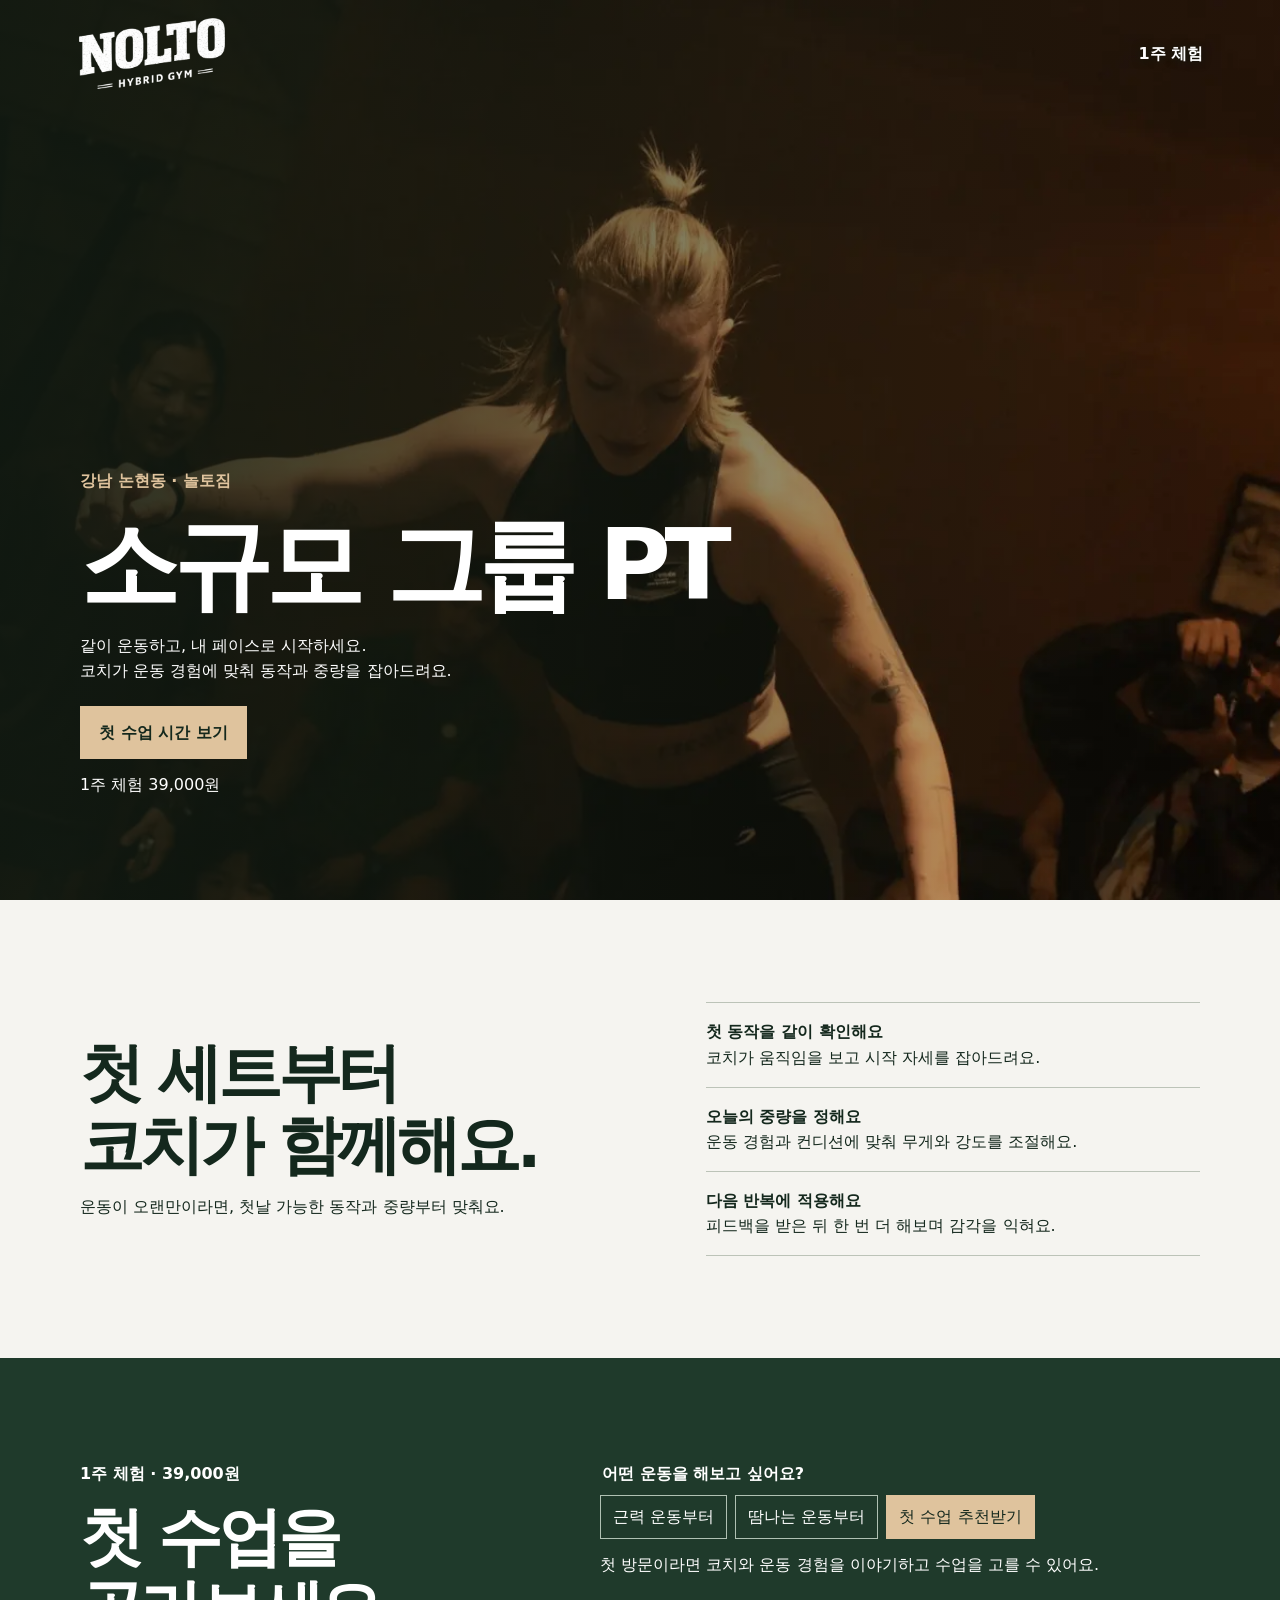
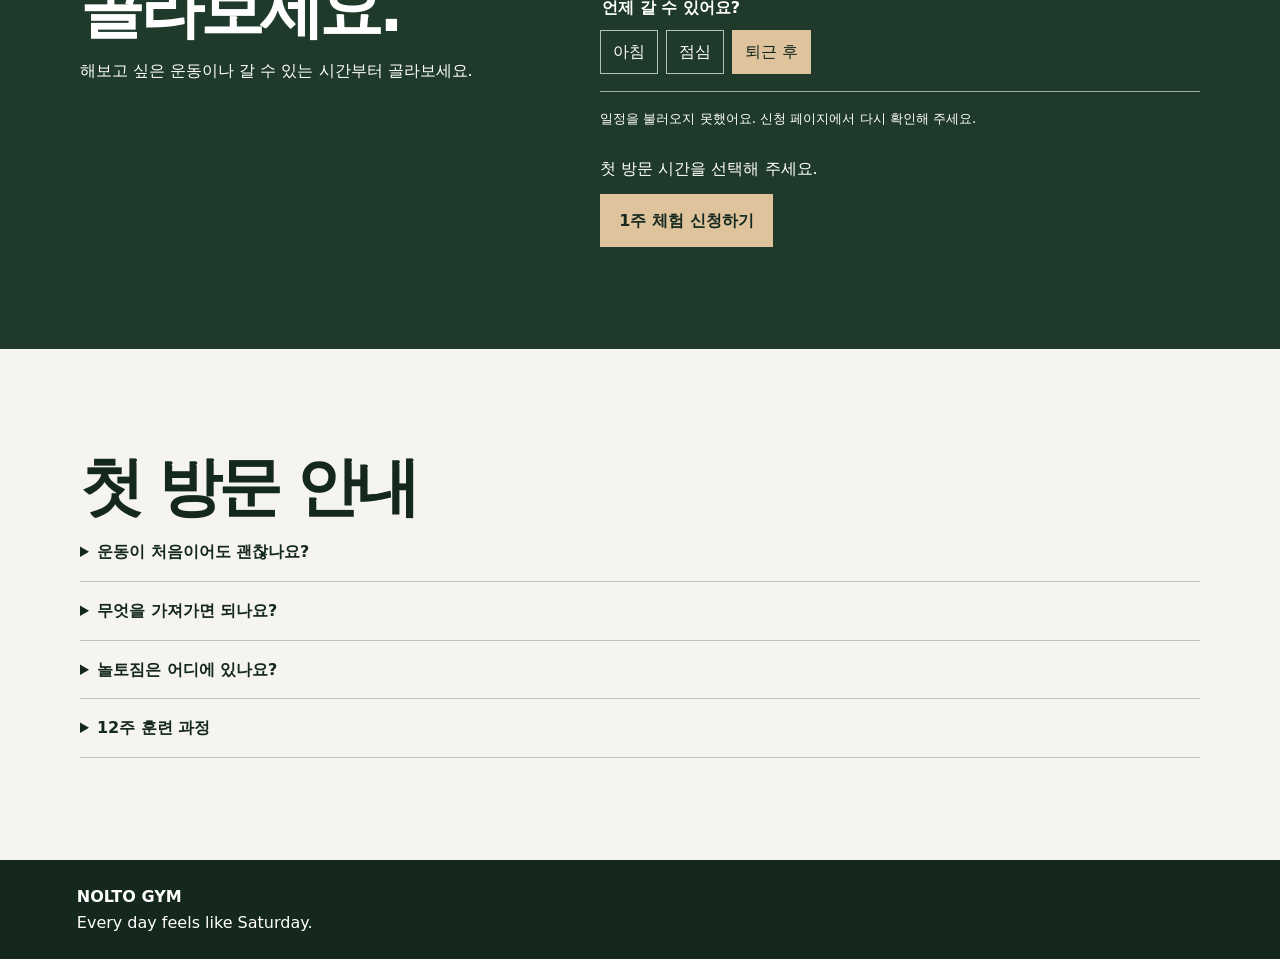
==== commit 327e6ec3: "Restore transparent NOLTO logo over hero photo" ====
--- a/index.html
+++ b/index.html
@@ -10,7 +10,7 @@
 :root{--hero-photo:url([data-uri]);--green:#1f3a2b;--dark:#14281d;--sand:#f5f4f0;--gold:#dfc39d}*{box-sizing:border-box}html{scroll-behavior:smooth}body{margin:0;color:var(--dark);background:var(--sand);font:16px/1.6 system-ui,sans-serif}a{color:inherit}button,a{touch-action:manipulation}header{background:var(--dark);color:white;display:flex;justify-content:space-between;align-items:center;padding:1rem max(6vw,1.25rem);gap:1rem}header{background:rgb(11, 61, 46)}header img{display:block;width:clamp(100px,12vw,150px);height:auto}header a{text-decoration:none}.hero{min-height:72svh;display:grid;align-items:end;color:white;background:linear-gradient(90deg,#101911ed 0%,#101911a8 40%,#10191110 100%),var(--hero-photo) center 45%/cover}.hero div,.wrap{width:min(88%,1120px);margin:auto}.hero div{margin-bottom:clamp(2.5rem,8vw,7rem)}h1,h2,h3,p{margin:0}h1,h2{line-height:1.12;letter-spacing:-.065em}h1{font-size:clamp(2.75rem,7.7vw,7rem)}h2{font-size:clamp(2.1rem,5vw,4.5rem)}p{margin-top:.8rem}.eyebrow{margin:0 0 1rem;font-weight:700}.hero .eyebrow{color:var(--gold)}.btn{display:inline-flex;align-items:center;justify-content:center;background:var(--green);color:white;border:0;padding:.85rem 1.2rem;font:inherit;font-weight:750;text-decoration:none;min-height:48px;cursor:pointer}.hero .btn,.mobile .btn{background:var(--gold);color:var(--dark)}.hero .btn{margin-top:1.4rem}.wrap{padding:clamp(3rem,8vw,7rem) 0}.coach{display:grid;grid-template-columns:1fr .9fr;gap:clamp(1.5rem,6vw,6rem);align-items:center}.steps{list-style:none;padding:0;margin:0}.steps li{padding:1rem 0;border-top:1px solid #bcc3b8}.steps li:last-child{border-bottom:1px solid #bcc3b8}.steps p{margin:0}.trial{background:var(--green);color:white}.trial .wrap{display:grid;grid-template-columns:.85fr 1.15fr;gap:clamp(2rem,6vw,6rem)}fieldset{padding:0;margin:0 0 1.1rem;border:0;min-width:0}legend{font-weight:750;margin-bottom:.55rem}.choices{display:flex;flex-wrap:wrap;gap:.5rem}.choices button{border:1px solid #b0c1b3;background:transparent;color:white;min-height:44px;padding:.5rem .75rem;font:inherit;cursor:pointer}.choices button[aria-pressed=true]{background:var(--gold);border-color:var(--gold);color:var(--dark)}.sample{border-top:1px solid #9aac9f;margin-top:1rem;padding-top:1rem}.sample small{display:block;margin-bottom:.85rem}.sample .btn{background:var(--gold);color:var(--dark)}button:disabled{opacity:.5;cursor:default}summary{cursor:pointer;font-weight:750;padding:1rem 0}details{border-bottom:1px solid #bcc3b8}details p{margin:0 0 1rem}footer{background:var(--dark);color:white;padding:1.5rem 6vw}.mobile{display:none}dialog{border:0;background:var(--sand);color:var(--dark);max-width:min(90vw,450px);padding:2rem}dialog::backdrop{background:#101911a0}dialog button{margin-top:1rem}a:focus-visible,button:focus-visible,summary:focus-visible{outline:3px solid #bd7941;outline-offset:3px}@media(max-width:650px){.hero{min-height:69svh;background-image:linear-gradient(0deg,#101911f5,#10191115),var(--hero-photo);background-position:60% center}.coach,.trial .wrap{grid-template-columns:1fr}.mobile{display:block;position:fixed;bottom:0;left:0;right:0;background:var(--dark);padding:.55rem 1rem calc(.55rem + env(safe-area-inset-bottom));z-index:2}.mobile .btn{width:100%}body{padding-bottom:65px}}@media(prefers-reduced-motion:reduce){html{scroll-behavior:auto}}
 header{position:absolute;inset:0 0 auto;z-index:1;background:transparent}header a{font-weight:700;text-shadow:0 1px 8px #101911}.hero{min-height:100svh;padding-top:8rem}@media(max-width:650px){.hero{padding-top:6.5rem;min-height:calc(100svh - 64px)}}
 </style></head><body>
-<header><img src="./assets/home/nolto-mark.webp" alt="NOLTO HYBRID GYM" width="110" height="48"><a href="#trial">1주 체험</a></header>
+<header><img src="[data-uri]" alt="NOLTO HYBRID GYM" width="440" height="219"><a href="#trial">1주 체험</a></header>
 <main><section class="hero"><div><p class="eyebrow">강남 논현동 · 놀토짐</p><h1>소규모 그룹 PT</h1><p>같이 운동하고, 내 페이스로 시작하세요.<br>코치가 운동 경험에 맞춰 동작과 중량을 잡아드려요.</p><a class="btn" href="#trial">첫 수업 시간 보기</a><p>1주 체험 39,000원</p></div></section>
 <section id="overview" class="wrap coach"><div><h2>첫 세트부터<br>코치가 함께해요.</h2><p>운동이 오랜만이라면, 첫날 가능한 동작과 중량부터 맞춰요.</p></div><ul class="steps"><li><strong>첫 동작을 같이 확인해요</strong><p>코치가 움직임을 보고 시작 자세를 잡아드려요.</p></li><li><strong>오늘의 중량을 정해요</strong><p>운동 경험과 컨디션에 맞춰 무게와 강도를 조절해요.</p></li><li><strong>다음 반복에 적용해요</strong><p>피드백을 받은 뒤 한 번 더 해보며 감각을 익혀요.</p></li></ul></section>
 <section id="trial" class="trial"><div class="wrap"><div><p class="eyebrow">1주 체험 · 39,000원</p><h2>첫 수업을<br>골라보세요.</h2><p>해보고 싶은 운동이나 갈 수 있는 시간부터 골라보세요.</p></div><div>
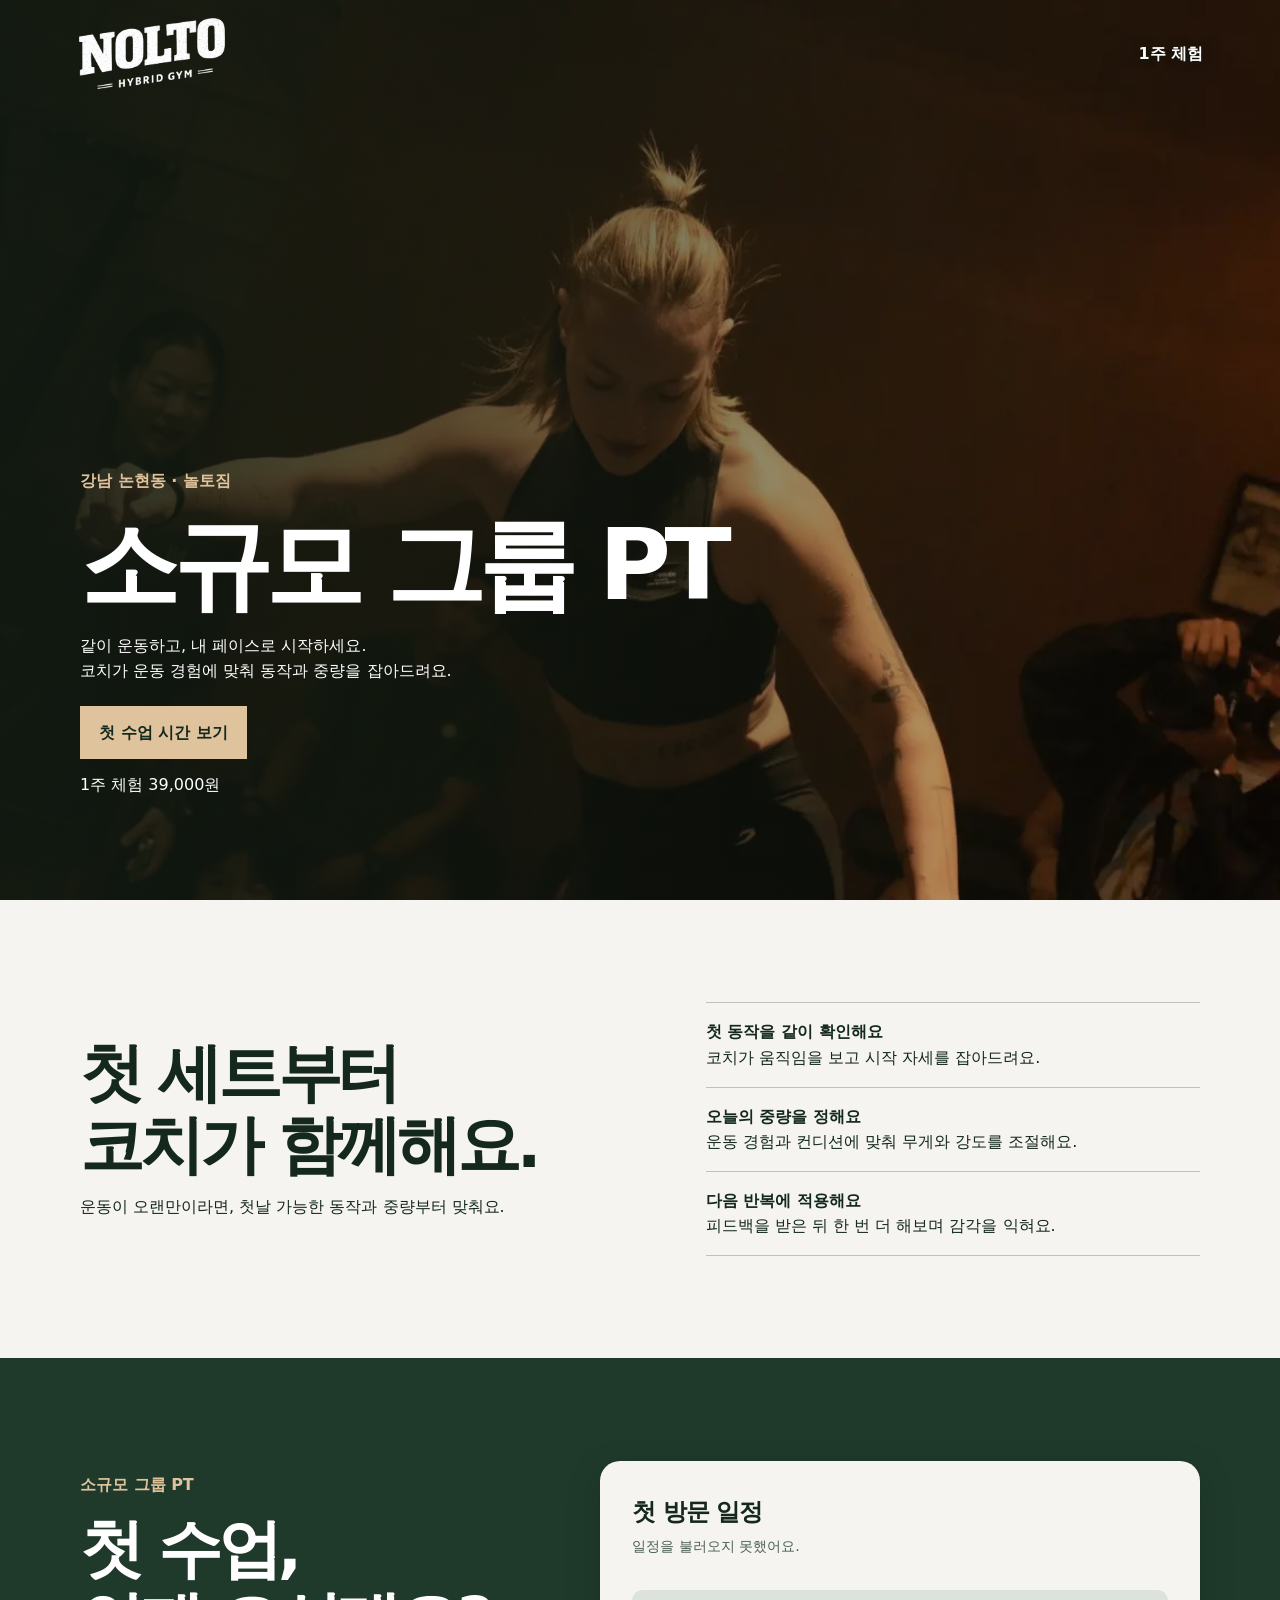
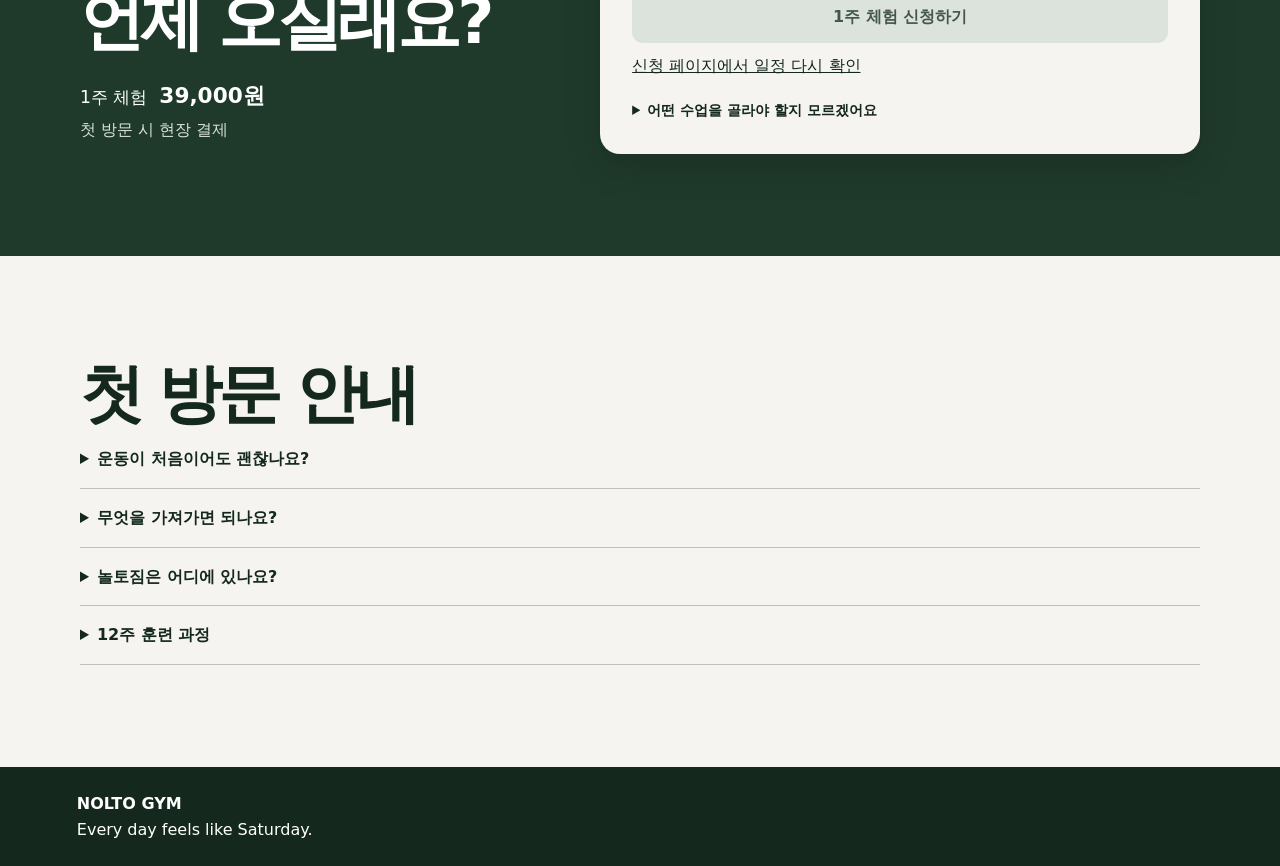
==== commit aed12aef: "Redesign trial booking as a date-first card" ====
--- a/index.html
+++ b/index.html
@@ -9,78 +9,100 @@
 <style>
 :root{--hero-photo:url([data-uri]);--green:#1f3a2b;--dark:#14281d;--sand:#f5f4f0;--gold:#dfc39d}*{box-sizing:border-box}html{scroll-behavior:smooth}body{margin:0;color:var(--dark);background:var(--sand);font:16px/1.6 system-ui,sans-serif}a{color:inherit}button,a{touch-action:manipulation}header{background:var(--dark);color:white;display:flex;justify-content:space-between;align-items:center;padding:1rem max(6vw,1.25rem);gap:1rem}header{background:rgb(11, 61, 46)}header img{display:block;width:clamp(100px,12vw,150px);height:auto}header a{text-decoration:none}.hero{min-height:72svh;display:grid;align-items:end;color:white;background:linear-gradient(90deg,#101911ed 0%,#101911a8 40%,#10191110 100%),var(--hero-photo) center 45%/cover}.hero div,.wrap{width:min(88%,1120px);margin:auto}.hero div{margin-bottom:clamp(2.5rem,8vw,7rem)}h1,h2,h3,p{margin:0}h1,h2{line-height:1.12;letter-spacing:-.065em}h1{font-size:clamp(2.75rem,7.7vw,7rem)}h2{font-size:clamp(2.1rem,5vw,4.5rem)}p{margin-top:.8rem}.eyebrow{margin:0 0 1rem;font-weight:700}.hero .eyebrow{color:var(--gold)}.btn{display:inline-flex;align-items:center;justify-content:center;background:var(--green);color:white;border:0;padding:.85rem 1.2rem;font:inherit;font-weight:750;text-decoration:none;min-height:48px;cursor:pointer}.hero .btn,.mobile .btn{background:var(--gold);color:var(--dark)}.hero .btn{margin-top:1.4rem}.wrap{padding:clamp(3rem,8vw,7rem) 0}.coach{display:grid;grid-template-columns:1fr .9fr;gap:clamp(1.5rem,6vw,6rem);align-items:center}.steps{list-style:none;padding:0;margin:0}.steps li{padding:1rem 0;border-top:1px solid #bcc3b8}.steps li:last-child{border-bottom:1px solid #bcc3b8}.steps p{margin:0}.trial{background:var(--green);color:white}.trial .wrap{display:grid;grid-template-columns:.85fr 1.15fr;gap:clamp(2rem,6vw,6rem)}fieldset{padding:0;margin:0 0 1.1rem;border:0;min-width:0}legend{font-weight:750;margin-bottom:.55rem}.choices{display:flex;flex-wrap:wrap;gap:.5rem}.choices button{border:1px solid #b0c1b3;background:transparent;color:white;min-height:44px;padding:.5rem .75rem;font:inherit;cursor:pointer}.choices button[aria-pressed=true]{background:var(--gold);border-color:var(--gold);color:var(--dark)}.sample{border-top:1px solid #9aac9f;margin-top:1rem;padding-top:1rem}.sample small{display:block;margin-bottom:.85rem}.sample .btn{background:var(--gold);color:var(--dark)}button:disabled{opacity:.5;cursor:default}summary{cursor:pointer;font-weight:750;padding:1rem 0}details{border-bottom:1px solid #bcc3b8}details p{margin:0 0 1rem}footer{background:var(--dark);color:white;padding:1.5rem 6vw}.mobile{display:none}dialog{border:0;background:var(--sand);color:var(--dark);max-width:min(90vw,450px);padding:2rem}dialog::backdrop{background:#101911a0}dialog button{margin-top:1rem}a:focus-visible,button:focus-visible,summary:focus-visible{outline:3px solid #bd7941;outline-offset:3px}@media(max-width:650px){.hero{min-height:69svh;background-image:linear-gradient(0deg,#101911f5,#10191115),var(--hero-photo);background-position:60% center}.coach,.trial .wrap{grid-template-columns:1fr}.mobile{display:block;position:fixed;bottom:0;left:0;right:0;background:var(--dark);padding:.55rem 1rem calc(.55rem + env(safe-area-inset-bottom));z-index:2}.mobile .btn{width:100%}body{padding-bottom:65px}}@media(prefers-reduced-motion:reduce){html{scroll-behavior:auto}}
 header{position:absolute;inset:0 0 auto;z-index:1;background:transparent}header a{font-weight:700;text-shadow:0 1px 8px #101911}.hero{min-height:100svh;padding-top:8rem}@media(max-width:650px){.hero{padding-top:6.5rem;min-height:calc(100svh - 64px)}}
+ .trial .wrap{align-items:start;grid-template-columns:minmax(0,.85fr) minmax(0,1.15fr)}
+.trial-intro{align-self:center}.trial-intro .eyebrow{color:var(--gold)}.trial-price{margin-top:1.35rem;font-size:1.08rem}.trial-price strong{font-size:1.35rem;margin-left:.4rem}.trial-intro p:last-child{color:#d9e2db;margin-top:.2rem}
+.booking{color:var(--dark);background:var(--sand);padding:clamp(1.1rem,3vw,2rem);border-radius:1.25rem;box-shadow:0 12px 32px #10191140;min-width:0}
+.booking-head h3{font-size:1.5rem;letter-spacing:-.04em}.booking-head p{color:#4d6155;margin:.25rem 0 1rem;font-size:.9rem}.booking-head p:empty,.booking-action p:empty{display:none}
+#date-picker{margin:1rem 0 1.15rem}#date-picker label{display:block;font-size:.9rem;font-weight:750;margin-bottom:.4rem}
+.date-controls{display:grid;grid-template-columns:44px minmax(0,1fr) 44px;gap:.45rem}.date-controls button,#visit-date{min-height:46px;border:1px solid #ccd6cc;border-radius:.65rem;background:white;color:var(--dark);font:inherit}.date-controls button{font-size:1.55rem;cursor:pointer}.date-controls button:disabled{cursor:default}#visit-date{width:100%;padding:0 .45rem;color-scheme:light}
+#times{display:grid;gap:.45rem}#times button{display:grid;grid-template-columns:4rem minmax(0,1fr) 1rem;align-items:center;gap:.45rem;width:100%;text-align:left;min-height:50px;padding:.55rem .7rem;border:1px solid #ccd6cc;border-radius:.65rem;background:white;color:var(--dark);font:inherit;cursor:pointer}#times strong{font-variant-numeric:tabular-nums}#times span{font-size:.87rem;overflow-wrap:anywhere}#times button::after{content:'';width:.85rem;height:.85rem;border-radius:50%;border:1px solid #84998a}#times button[aria-pressed=true]{background:#e3ede4;border-color:var(--green)}#times button[aria-pressed=true]::after{border:4px solid var(--green)}
+.booking-action{margin-top:1rem}.booking-action p{font-size:.88rem;color:#4d6155;margin:0 0 .5rem}.booking-action .btn{width:100%;border-radius:.65rem}.booking-action .btn:disabled{background:#dce3dc;color:#43574a;opacity:1}.booking-action a{display:block;margin-top:.6rem}.booking-action a[hidden]{display:none}.class-help{margin-top:.7rem;border-bottom:0}.class-help summary{font-size:.9rem;padding:.6rem 0 0}.class-help p{font-size:.9rem;margin:.55rem 0 0}
+@media(max-width:650px){.trial .wrap{grid-template-columns:1fr;gap:1.35rem}.trial-intro h2 br{display:none}.trial-price{margin-top:.65rem}}
 </style></head><body>
 <header><img src="[data-uri]" alt="NOLTO HYBRID GYM" width="440" height="219"><a href="#trial">1주 체험</a></header>
 <main><section class="hero"><div><p class="eyebrow">강남 논현동 · 놀토짐</p><h1>소규모 그룹 PT</h1><p>같이 운동하고, 내 페이스로 시작하세요.<br>코치가 운동 경험에 맞춰 동작과 중량을 잡아드려요.</p><a class="btn" href="#trial">첫 수업 시간 보기</a><p>1주 체험 39,000원</p></div></section>
 <section id="overview" class="wrap coach"><div><h2>첫 세트부터<br>코치가 함께해요.</h2><p>운동이 오랜만이라면, 첫날 가능한 동작과 중량부터 맞춰요.</p></div><ul class="steps"><li><strong>첫 동작을 같이 확인해요</strong><p>코치가 움직임을 보고 시작 자세를 잡아드려요.</p></li><li><strong>오늘의 중량을 정해요</strong><p>운동 경험과 컨디션에 맞춰 무게와 강도를 조절해요.</p></li><li><strong>다음 반복에 적용해요</strong><p>피드백을 받은 뒤 한 번 더 해보며 감각을 익혀요.</p></li></ul></section>
-<section id="trial" class="trial"><div class="wrap"><div><p class="eyebrow">1주 체험 · 39,000원</p><h2>첫 수업을<br>골라보세요.</h2><p>해보고 싶은 운동이나 갈 수 있는 시간부터 골라보세요.</p></div><div>
-<fieldset><legend>어떤 운동을 해보고 싶어요?</legend><div class="choices" id="classes"><button aria-pressed="false">근력 운동부터</button><button aria-pressed="false">땀나는 운동부터</button><button aria-pressed="true">첫 수업 추천받기</button></div><p id="classNote" aria-live="polite">첫 방문이라면 코치와 운동 경험을 이야기하고 수업을 고를 수 있어요.</p></fieldset>
-<fieldset id="schedule"><legend>언제 갈 수 있어요?</legend><div class="choices" id="period"><button aria-pressed="false">아침</button><button aria-pressed="false">점심</button><button aria-pressed="true">퇴근 후</button></div></fieldset>
-<div class="sample"><small><span id="scheduleStatus" role="status">신청 가능한 일정을 불러오는 중이에요.</span></small><div id="times" class="choices"></div><p id="selection" aria-live="polite">첫 방문 시간을 선택해 주세요.</p><p><a id="continue" class="btn" href="./trial/">1주 체험 신청하기</a></p></div></div></div></section>
+<section id="trial" class="trial"><div class="wrap">
+  <div class="trial-intro"><p class="eyebrow">소규모 그룹 PT</p><h2>첫 수업,<br>언제 오실래요?</h2><p class="trial-price">1주 체험 <strong>39,000원</strong></p><p>첫 방문 시 현장 결제</p></div>
+  <div class="booking">
+    <div class="booking-head"><h3>첫 방문 일정</h3><p id="scheduleStatus" role="status">신청 가능한 일정을 불러오는 중이에요.</p></div>
+    <fieldset id="date-picker" hidden><label for="visit-date">방문 날짜</label><div class="date-controls"><button id="prev-date" type="button" aria-label="이전 예약 가능 날짜">‹</button><select id="visit-date"></select><button id="next-date" type="button" aria-label="다음 예약 가능 날짜">›</button></div></fieldset>
+    <div id="schedule"><div id="times" role="group" aria-label="선택한 날짜의 수업"></div></div>
+    <div class="booking-action"><p id="selection" aria-live="polite"></p><button id="continue" class="btn" type="button" disabled>1주 체험 신청하기</button><a id="booking-fallback" href="./trial/" hidden>신청 페이지에서 일정 다시 확인</a></div>
+    <details class="class-help"><summary>어떤 수업을 골라야 할지 모르겠어요</summary><p><strong>Gentle Strength</strong> · 자세와 중량을 맞추며 근력 운동을 시작해요.<br><strong>Gentle Sweat</strong> · 내 페이스로 움직이며 체력을 기르는 수업이에요.<br>첫 방문이라면 코치가 운동 경험에 맞춰 동작과 강도를 조절해 드려요.</p></details>
+  </div>
+</div></section>
 <section id="location" class="wrap"><h2>첫 방문 안내</h2><details><summary>운동이 처음이어도 괜찮나요?</summary><p>네. 첫 수업에서 코치에게 운동 경험을 알려주시면 동작과 강도를 맞춰드려요.</p></details><details><summary>무엇을 가져가면 되나요?</summary><p>운동복, 실내 운동화, 물통을 챙겨 주세요. 수건과 샤워용품은 센터에 있어요.</p></details><details><summary>놀토짐은 어디에 있나요?</summary><p>서울 강남구 언주로146길 9, 지하 1층 · <a href="https://naver.me/GM3oPT6L">네이버 지도 열기</a></p></details><details id="cycle"><summary>12주 훈련 과정</summary><p>동작을 익히고 운동량과 강도를 차근차근 높여요. 회복 주간을 거쳐 마지막에는 유산소와 근력 기록을 각각 확인하고 다음 훈련의 기준을 잡아요.</p></details></section></main>
 <footer><strong>NOLTO GYM</strong><br>Every day feels like Saturday.</footer><aside class="mobile"><a class="btn" href="#trial">첫 수업 시간 보기</a></aside>
 
 <script>
-const notes=['Gentle Strength · 자세와 중량을 맞추며 근력 운동을 시작해요.','Gentle Sweat · 내 페이스로 움직이며 체력을 기르는 수업이에요.','첫 방문이라면 코치와 운동 경험을 이야기하고 수업을 고를 수 있어요.'];
-
 const times=document.querySelector('#times');
 const status=document.querySelector('#scheduleStatus');
 const selection=document.querySelector('#selection');
 const next=document.querySelector('#continue');
-const period=document.querySelector('#period');
+const visitDate=document.querySelector('#visit-date');
+const prevDate=document.querySelector('#prev-date');
+const nextDate=document.querySelector('#next-date');
 const formatter=new Intl.DateTimeFormat('ko-KR',{month:'long',day:'numeric',weekday:'short',timeZone:'Asia/Seoul'});
-let slots=[],periodIndex=2;
-function pick(group,fn){
-  group.addEventListener('click',event=>{
-    const buttons=Array.from(group.children),index=buttons.indexOf(event.target);
-    if(index<0)return;
-    buttons.forEach((button,i)=>button.setAttribute('aria-pressed',String(i===index)));
-    fn(index);
-  });
-}
-function slotText(slot){
-  return formatter.format(new Date(slot.day+'T12:00:00+09:00'))+' '+slot.time+(slot.label?' · '+slot.label:'');
+let slots=[];
+let chosen=null;
+function dateText(day){
+  return formatter.format(new Date(day+'T12:00:00+09:00'));
 }
 function showTimes(){
-  const visible=slots.filter(slot=>{
-    const hour=Number(slot.time.slice(0,2));
-    return (hour<11?0:hour<17?1:2)===periodIndex;
-  });
-  next.href='./trial/';
-  selection.textContent=visible.length?'첫 방문 시간을 선택해 주세요.':'';
-  times.replaceChildren(...visible.map(slot=>{
+  chosen=null;
+  next.disabled=true;
+  selection.textContent='수업 시간을 선택해 주세요.';
+  prevDate.disabled=visitDate.selectedIndex<=0;
+  nextDate.disabled=visitDate.selectedIndex>=visitDate.options.length-1;
+  const daySlots=slots.filter(slot=>slot.day===visitDate.value).sort((a,b)=>a.time.localeCompare(b.time));
+  times.replaceChildren(...daySlots.map(slot=>{
     const button=document.createElement('button');
-    button.textContent=slotText(slot);
+    const time=document.createElement('strong'),label=document.createElement('span');
+    button.type='button';
+    time.textContent=slot.time;
+    label.textContent=slot.label||'그룹 PT';
+    button.append(time,label);
     button.setAttribute('aria-pressed','false');
+    button.addEventListener('click',()=>{
+      chosen=slot;
+      for(const item of times.children)item.setAttribute('aria-pressed',String(item===button));
+      selection.textContent=dateText(slot.day)+' '+slot.time+' 선택';
+      next.disabled=false;
+    });
     return button;
   }));
-  return visible;
 }
-let visible=[];
-pick(document.querySelector('#classes'),index=>{
-  document.querySelector('#classNote').textContent=notes[index];
-});
-pick(period,index=>{
-  periodIndex=index;
-  visible=showTimes();
-  if(slots.length)status.textContent=visible.length?'신청 가능한 일정':'이 시간대에 신청 가능한 일정이 없어요.';
-});
-pick(times,index=>{
-  const slot=visible[index];
-  selection.textContent='첫 방문 희망 시간 · '+slotText(slot);
-  next.href='./trial/?'+new URLSearchParams({date:slot.day,time:slot.time});
+function moveDate(offset){
+  visitDate.selectedIndex+=offset;
+  showTimes();
+  if(document.activeElement===document.body || document.activeElement.disabled)visitDate.focus();
+}
+prevDate.addEventListener('click',()=>moveDate(-1));
+nextDate.addEventListener('click',()=>moveDate(1));
+visitDate.addEventListener('change',showTimes);
+next.addEventListener('click',()=>{
+  if(chosen)location.href='./trial/?'+new URLSearchParams({date:chosen.day,time:chosen.time});
 });
 async function loadSlots(){
   try{
     const response=await fetch('https://tdhdmlhwahxcadoeywxi.supabase.co/functions/v1/nolto-trial',{cache:'no-store',signal:AbortSignal.timeout(15000)});
-    if(!response.ok)throw new Error('일정을 불러오지 못했습니다.');
+    if(!response.ok)throw new Error();
     const data=await response.json();
-    if(!Array.isArray(data.slots))throw new Error('일정 형식이 올바르지 않습니다.');
+    if(!Array.isArray(data.slots))throw new Error();
     slots=data.slots;
-    visible=showTimes();
-    status.textContent=visible.length?'신청 가능한 일정':slots.length?'이 시간대에 신청 가능한 일정이 없어요.':'현재 신청 가능한 일정이 없어요.';
+    const days=[...new Set(slots.map(slot=>slot.day))].sort();
+    if(!days.length){
+      status.textContent='현재 신청 가능한 일정이 없어요.';
+      return;
+    }
+    visitDate.replaceChildren(...days.map(day=>new Option(dateText(day),day)));
+    document.querySelector('#date-picker').hidden=false;
+    status.textContent='';
+    showTimes();
   }catch{
-    status.textContent='일정을 불러오지 못했어요. 신청 페이지에서 다시 확인해 주세요.';
+    status.textContent='일정을 불러오지 못했어요.';
+    document.querySelector('#booking-fallback').hidden=false;
   }
 }
 if(location.hash==='#cycle')document.querySelector('#cycle').open=true;
